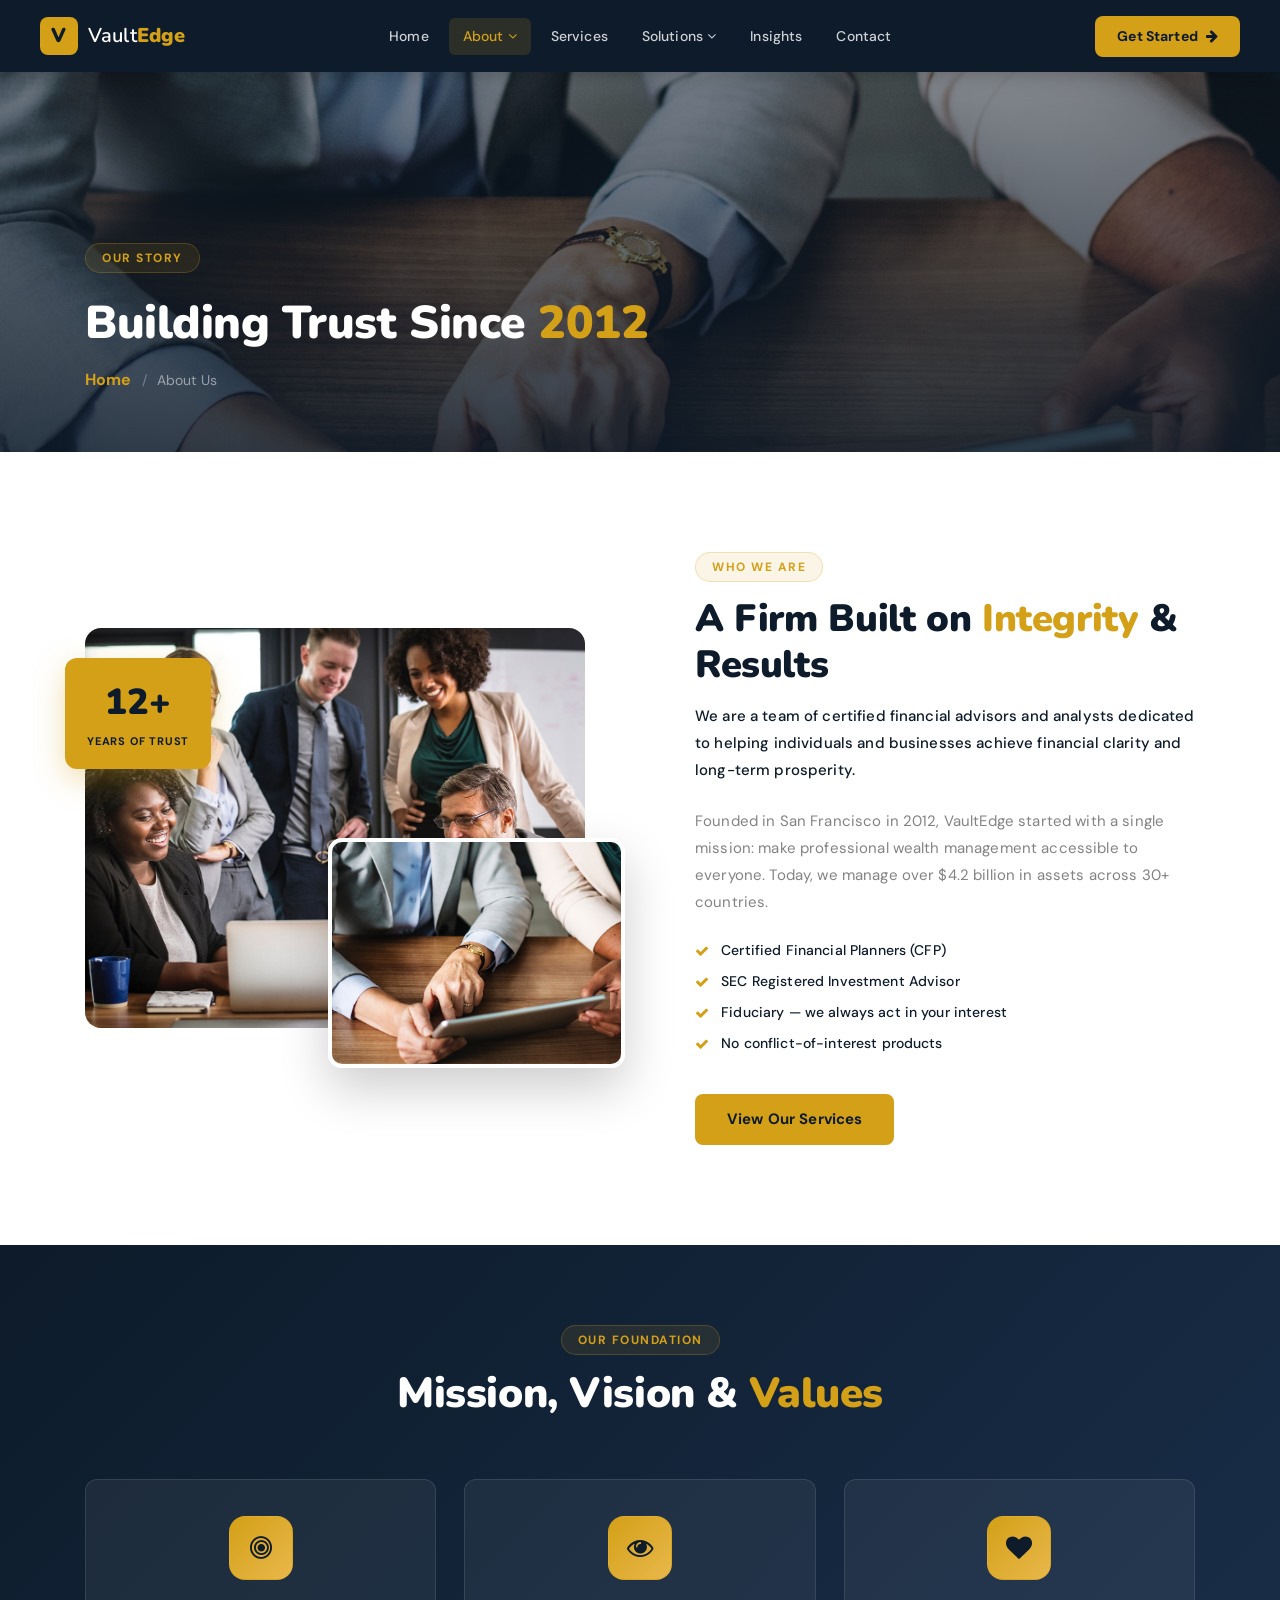
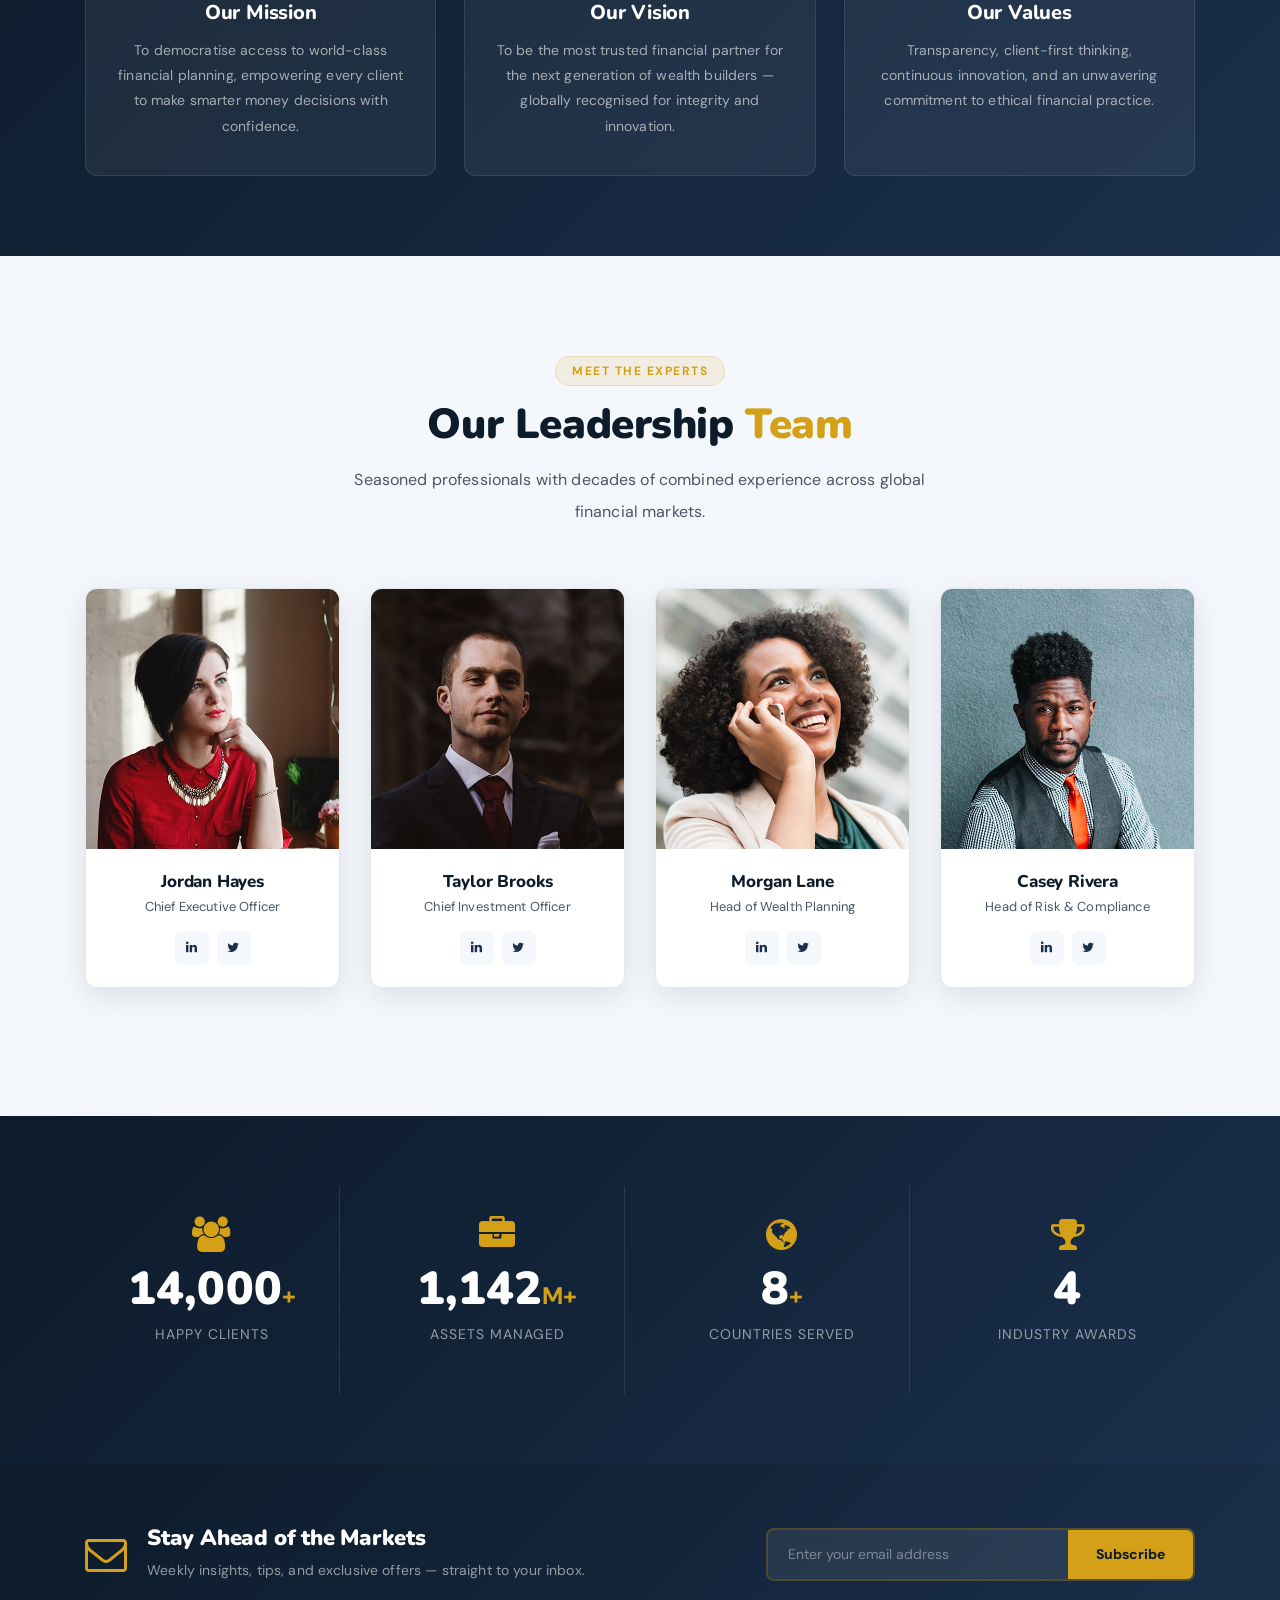
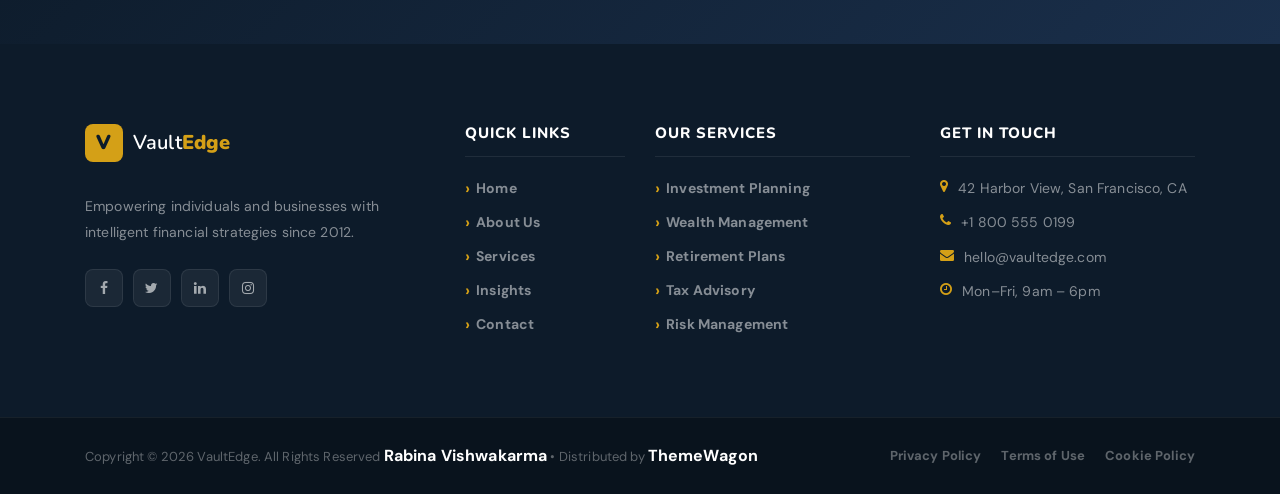
==== about.html @ 271775f9 "Add files via upload" ====
<!DOCTYPE html>
<html lang="en">
<head>
    <meta charset="UTF-8">
    <meta name="description" content="Learn about VaultEdge — our story, team, mission, and values.">
    <meta http-equiv="X-UA-Compatible" content="IE=edge">
    <meta name="viewport" content="width=device-width, initial-scale=1, shrink-to-fit=no">
    <title>About Us — VaultEdge</title>
    <link rel="icon" href="img/core-img/favicon.ico">
    <link rel="stylesheet" href="style.css">
    <link rel="stylesheet" href="css/custom-override.css">
</head>
<body>
    <div class="preloader d-flex align-items-center justify-content-center">
        <div class="lds-ellipsis"><div></div><div></div><div></div><div></div></div>
    </div>
    <header class="ve-header" id="ve-sticky">
        <div class="container-fluid ve-nav-wrap">
            <div class="ve-logo"><a href="index.html"><span class="ve-logo-icon">V</span><span class="ve-logo-text">Vault<strong>Edge</strong></span></a></div>
            <nav class="ve-nav">
                <ul>
                    <li><a href="index.html">Home</a></li>
                    <li class="has-drop"><a href="about.html"  class='active'>About <i class="fa fa-angle-down"></i></a>
                        <ul class="ve-dropdown">
                            <li><a href="about.html">About Us</a></li>
                            <li><a href="services.html">Our Services</a></li>
                            <li><a href="elements.html">UI Elements</a></li>
                        </ul>
                    </li>
                    <li><a href="services.html">Services</a></li>
                    <li class="has-drop"><a href="#">Solutions <i class="fa fa-angle-down"></i></a>
                        <ul class="ve-dropdown">
                            <li><a href="#">Wealth Management</a></li>
                            <li><a href="#">Retirement Plans</a></li>
                            <li><a href="#">Tax Advisory</a></li>
                            <li><a href="#">Risk Analysis</a></li>
                        </ul>
                    </li>
                    <li><a href="post.html">Insights</a></li>
                    <li><a href="contact.html">Contact</a></li>
                </ul>
            </nav>
            <div class="ve-nav-cta"><a href="contact.html" class="ve-cta-btn">Get Started <i class="fa fa-arrow-right"></i></a></div>
            <button class="ve-toggler" id="ve-toggle"><span></span><span></span><span></span></button>
        </div>
        <div class="ve-mobile-menu" id="ve-mobile-menu">
            <ul>
                <li><a href="index.html">Home</a></li>
                <li><a href="about.html">About</a></li>
                <li><a href="services.html">Services</a></li>
                <li><a href="#">Solutions</a></li>
                <li><a href="post.html">Insights</a></li>
                <li><a href="contact.html">Contact</a></li>
            </ul>
        </div>
    </header>
    <section class="ve-page-hero" style="background-image:url(img/bg-img/13.jpg);">
        <div class="ve-page-hero-overlay"></div>
        <div class="container ve-page-hero-content">
            <span class="ve-section-tag">Our Story</span>
            <h1>Building Trust Since <span>2012</span></h1>
            <nav aria-label="breadcrumb">
                <ol class="ve-breadcrumb">
                    <li><a href="index.html">Home</a></li>
                    <li class="active">About Us</li>
                </ol>
            </nav>
        </div>
    </section>

    <!-- ABOUT SPLIT -->
    <section class="ve-section">
        <div class="container">
            <div class="row align-items-center">
                <div class="col-12 col-lg-6 wow fadeInLeft" data-wow-delay="100ms">
                    <div class="ve-about-img-stack">
                        <div class="ve-about-img-1 bg-img" style="background-image:url(img/bg-img/14.jpg);"></div>
                        <div class="ve-about-img-2 bg-img" style="background-image:url(img/bg-img/5.jpg);"></div>
                        <div class="ve-about-ribbon"><strong>12+</strong><span>Years of Trust</span></div>
                    </div>
                </div>
                <div class="col-12 col-lg-6 wow fadeInRight" data-wow-delay="200ms">
                    <div class="ve-about-text">
                        <span class="ve-section-tag">Who We Are</span>
                        <h2>A Firm Built on <span>Integrity</span> &amp; Results</h2>
                        <p class="ve-lead">We are a team of certified financial advisors and analysts dedicated to helping individuals and businesses achieve financial clarity and long-term prosperity.</p>
                        <p>Founded in San Francisco in 2012, VaultEdge started with a single mission: make professional wealth management accessible to everyone. Today, we manage over $4.2 billion in assets across 30+ countries.</p>
                        <div class="ve-about-features">
                            <div class="ve-af-item"><i class="fa fa-check"></i><span>Certified Financial Planners (CFP)</span></div>
                            <div class="ve-af-item"><i class="fa fa-check"></i><span>SEC Registered Investment Advisor</span></div>
                            <div class="ve-af-item"><i class="fa fa-check"></i><span>Fiduciary — we always act in your interest</span></div>
                            <div class="ve-af-item"><i class="fa fa-check"></i><span>No conflict-of-interest products</span></div>
                        </div>
                        <a href="services.html" class="ve-btn-primary mt-30">View Our Services</a>
                    </div>
                </div>
            </div>
        </div>
    </section>

    <!-- MISSION / VISION / VALUES -->
    <section class="ve-mvv-section">
        <div class="container">
            <div class="ve-section-header text-center">
                <span class="ve-section-tag">Our Foundation</span>
                <h2>Mission, Vision &amp; <span>Values</span></h2>
            </div>
            <div class="ve-mvv-grid">
                <div class="ve-mvv-card wow fadeInUp" data-wow-delay="100ms">
                    <div class="ve-mvv-icon"><i class="fa fa-bullseye"></i></div>
                    <h4>Our Mission</h4>
                    <p>To democratise access to world-class financial planning, empowering every client to make smarter money decisions with confidence.</p>
                </div>
                <div class="ve-mvv-card wow fadeInUp" data-wow-delay="250ms">
                    <div class="ve-mvv-icon"><i class="fa fa-eye"></i></div>
                    <h4>Our Vision</h4>
                    <p>To be the most trusted financial partner for the next generation of wealth builders — globally recognised for integrity and innovation.</p>
                </div>
                <div class="ve-mvv-card wow fadeInUp" data-wow-delay="400ms">
                    <div class="ve-mvv-icon"><i class="fa fa-heart"></i></div>
                    <h4>Our Values</h4>
                    <p>Transparency, client-first thinking, continuous innovation, and an unwavering commitment to ethical financial practice.</p>
                </div>
            </div>
        </div>
    </section>

    <!-- TEAM -->
    <section class="ve-section ve-team-section">
        <div class="container">
            <div class="ve-section-header text-center">
                <span class="ve-section-tag">Meet the Experts</span>
                <h2>Our Leadership <span>Team</span></h2>
                <p>Seasoned professionals with decades of combined experience across global financial markets.</p>
            </div>
            <div class="row">
                <div class="col-12 col-sm-6 col-lg-3 wow fadeInUp" data-wow-delay="100ms">
                    <div class="ve-team-card">
                        <div class="ve-team-img bg-img" style="background-image:url(img/bg-img/15.jpg);"></div>
                        <div class="ve-team-info">
                            <h5>Jordan Hayes</h5><span>Chief Executive Officer</span>
                            <div class="ve-team-social"><a href="#"><i class="fa fa-linkedin"></i></a><a href="#"><i class="fa fa-twitter"></i></a></div>
                        </div>
                    </div>
                </div>
                <div class="col-12 col-sm-6 col-lg-3 wow fadeInUp" data-wow-delay="200ms">
                    <div class="ve-team-card">
                        <div class="ve-team-img bg-img" style="background-image:url(img/bg-img/16.jpg);"></div>
                        <div class="ve-team-info">
                            <h5>Taylor Brooks</h5><span>Chief Investment Officer</span>
                            <div class="ve-team-social"><a href="#"><i class="fa fa-linkedin"></i></a><a href="#"><i class="fa fa-twitter"></i></a></div>
                        </div>
                    </div>
                </div>
                <div class="col-12 col-sm-6 col-lg-3 wow fadeInUp" data-wow-delay="300ms">
                    <div class="ve-team-card">
                        <div class="ve-team-img bg-img" style="background-image:url(img/bg-img/17.jpg);"></div>
                        <div class="ve-team-info">
                            <h5>Morgan Lane</h5><span>Head of Wealth Planning</span>
                            <div class="ve-team-social"><a href="#"><i class="fa fa-linkedin"></i></a><a href="#"><i class="fa fa-twitter"></i></a></div>
                        </div>
                    </div>
                </div>
                <div class="col-12 col-sm-6 col-lg-3 wow fadeInUp" data-wow-delay="400ms">
                    <div class="ve-team-card">
                        <div class="ve-team-img bg-img" style="background-image:url(img/bg-img/18.jpg);"></div>
                        <div class="ve-team-info">
                            <h5>Casey Rivera</h5><span>Head of Risk &amp; Compliance</span>
                            <div class="ve-team-social"><a href="#"><i class="fa fa-linkedin"></i></a><a href="#"><i class="fa fa-twitter"></i></a></div>
                        </div>
                    </div>
                </div>
            </div>
        </div>
    </section>
    <section class="ve-counter-section">
        <div class="container">
            <div class="ve-counter-grid">
                <div class="ve-counter-item wow fadeInUp" data-wow-delay="100ms">
                    <i class="fa fa-users"></i>
                    <strong class="counter" data-count="50000">0</strong><span>+</span>
                    <p>Happy Clients</p>
                </div>
                <div class="ve-counter-item wow fadeInUp" data-wow-delay="200ms">
                    <i class="fa fa-briefcase"></i>
                    <strong class="counter" data-count="4200">0</strong><span>M+</span>
                    <p>Assets Managed</p>
                </div>
                <div class="ve-counter-item wow fadeInUp" data-wow-delay="300ms">
                    <i class="fa fa-globe"></i>
                    <strong class="counter" data-count="30">0</strong><span>+</span>
                    <p>Countries Served</p>
                </div>
                <div class="ve-counter-item wow fadeInUp" data-wow-delay="400ms">
                    <i class="fa fa-trophy"></i>
                    <strong class="counter" data-count="18">0</strong><span></span>
                    <p>Industry Awards</p>
                </div>
            </div>
        </div>
    </section>
    <section class="ve-newsletter-section">
        <div class="container">
            <div class="ve-newsletter-wrap">
                <div class="ve-nl-left">
                    <i class="fa fa-envelope-o"></i>
                    <div>
                        <h3>Stay Ahead of the Markets</h3>
                        <p>Weekly insights, tips, and exclusive offers — straight to your inbox.</p>
                    </div>
                </div>
                <div class="ve-nl-right">
                    <form class="ve-nl-form" action="#" method="post">
                        <input type="email" placeholder="Enter your email address" required>
                        <button type="submit">Subscribe</button>
                    </form>
                </div>
            </div>
        </div>
    </section>
    <footer class="ve-footer">
        <div class="container">
            <div class="row">
                <div class="col-12 col-sm-6 col-lg-4 mb-50">
                    <div class="ve-footer-brand">
                        <a href="index.html" class="ve-footer-logo"><span class="ve-logo-icon">V</span><span class="ve-logo-text">Vault<strong>Edge</strong></span></a>
                        <p>Empowering individuals and businesses with intelligent financial strategies since 2012.</p>
                        <div class="ve-social">
                            <a href="#"><i class="fa fa-facebook"></i></a>
                            <a href="#"><i class="fa fa-twitter"></i></a>
                            <a href="#"><i class="fa fa-linkedin"></i></a>
                            <a href="#"><i class="fa fa-instagram"></i></a>
                        </div>
                    </div>
                </div>
                <div class="col-12 col-sm-6 col-lg-2 mb-50">
                    <h5 class="ve-footer-title">Quick Links</h5>
                    <ul class="ve-footer-links">
                        <li><a href="index.html">Home</a></li>
                        <li><a href="about.html">About Us</a></li>
                        <li><a href="services.html">Services</a></li>
                        <li><a href="post.html">Insights</a></li>
                        <li><a href="contact.html">Contact</a></li>
                    </ul>
                </div>
                <div class="col-12 col-sm-6 col-lg-3 mb-50">
                    <h5 class="ve-footer-title">Our Services</h5>
                    <ul class="ve-footer-links">
                        <li><a href="#">Investment Planning</a></li>
                        <li><a href="#">Wealth Management</a></li>
                        <li><a href="#">Retirement Plans</a></li>
                        <li><a href="#">Tax Advisory</a></li>
                        <li><a href="#">Risk Management</a></li>
                    </ul>
                </div>
                <div class="col-12 col-sm-6 col-lg-3 mb-50">
                    <h5 class="ve-footer-title">Get In Touch</h5>
                    <ul class="ve-footer-contact">
                        <li><i class="fa fa-map-marker"></i> 42 Harbor View, San Francisco, CA</li>
                        <li><i class="fa fa-phone"></i> +1 800 555 0199</li>
                        <li><i class="fa fa-envelope"></i> hello@vaultedge.com</li>
                        <li><i class="fa fa-clock-o"></i> Mon–Fri, 9am – 6pm</li>
                    </ul>
                </div>
            </div>
        </div>
        <div class="ve-footer-bottom">
            <div class="container">
                <div class="ve-footer-bottom-inner">
                    <p>Copyright &copy; <script>document.write(new Date().getFullYear());</script> VaultEdge. All Rights Reserved <a href="https://github.com/Rabina-Vishwakarma/" class="text-white" target="_blank">Rabina Vishwakarma</a> • Distributed by <a href="https://themewagon.com" class="text-white" target="_blank">ThemeWagon</a></p>
                    <ul>
                        <li><a href="#">Privacy Policy</a></li>
                        <li><a href="#">Terms of Use</a></li>
                        <li><a href="#">Cookie Policy</a></li>
                    </ul>
                </div>
            </div>
        </div>
    </footer>
    <script src="js/jquery/jquery-2.2.4.min.js"></script>
    <script src="js/bootstrap/popper.min.js"></script>
    <script src="js/bootstrap/bootstrap.min.js"></script>
    <script src="js/plugins/plugins.js"></script>
    <script src="js/active.js"></script>
    <script src="js/vaultedge.js"></script>
</body>
</html>
---- style.css ----
/* [Core Stylesheet - 1.0] */
/* :: 1.0 Import Fonts */
@import url("https://fonts.googleapis.com/css2?family=Raleway:wght@300;400;500;600;700&family=Source+Sans+3:wght@300;400;600;700&display=swap");
/* :: 2.0 Import All CSS */
@import url(css/bootstrap.min.css);
@import url(css/classy-nav.css);
@import url(css/owl.carousel.min.css);
@import url(css/animate.css);
@import url(css/font-awesome.min.css);
@import url(css/credit-icon.css);
/* :: 3.0 Base CSS */
* {
  margin: 0;
  padding: 0; }

body {
  font-family: "Source Sans 3", sans-serif;
  font-size: 14px; }

h1,
h2,
h3,
h4,
h5,
h6 {
  font-family: "Raleway", sans-serif;
  color: #000000;
  line-height: 1.3;
  font-weight: 700; }

p {
  color: #838383;
  font-size: 15px;
  line-height: 2;
  font-weight: 400; }

a,
a:hover,
a:focus {
  -webkit-transition-duration: 500ms;
  transition-duration: 500ms;
  text-decoration: none;
  outline: 0 solid transparent;
  color: #000000;
  font-weight: 700;
  font-size: 16px; }

ul,
ol {
  margin: 0; }
  ul li,
  ol li {
    list-style: none; }

img {
  height: auto;
  max-width: 100%; }

/* :: 3.1.0 Spacing */
.mt-15 {
  margin-top: 15px !important; }

.mt-30 {
  margin-top: 30px !important; }

.mt-50 {
  margin-top: 50px !important; }

.mt-70 {
  margin-top: 70px !important; }

.mt-100 {
  margin-top: 100px !important; }

.mb-15 {
  margin-bottom: 15px !important; }

.mb-30 {
  margin-bottom: 30px !important; }

.mb-50 {
  margin-bottom: 50px !important; }

.mb-70 {
  margin-bottom: 70px !important; }

.mb-100 {
  margin-bottom: 100px !important; }

.ml-15 {
  margin-left: 15px !important; }

.ml-30 {
  margin-left: 30px !important; }

.ml-50 {
  margin-left: 50px !important; }

.mr-15 {
  margin-right: 15px !important; }

.mr-30 {
  margin-right: 30px !important; }

.mr-50 {
  margin-right: 50px !important; }

/* :: 3.2.0 Height */
.height-400 {
  height: 400px !important; }

.height-500 {
  height: 500px !important; }

.height-600 {
  height: 600px !important; }

.height-700 {
  height: 700px !important; }

.height-800 {
  height: 800px !important; }

/* :: 3.3.0 Section Padding */
.section-padding-100 {
  padding-top: 100px;
  padding-bottom: 100px; }

.section-padding-100-0 {
  padding-top: 100px;
  padding-bottom: 0; }

.section-padding-0-100 {
  padding-top: 0;
  padding-bottom: 100px; }

.section-padding-100-70 {
  padding-top: 100px;
  padding-bottom: 70px; }

/* :: 3.4.0 Preloader */
.preloader {
  background-color: #1b3a6b;
  width: 100%;
  height: 100%;
  position: fixed;
  top: 0;
  left: 0;
  right: 0;
  z-index: 99999; }
  .preloader .lds-ellipsis {
    display: inline-block;
    position: relative;
    width: 64px;
    height: 64px; }
    .preloader .lds-ellipsis div {
      position: absolute;
      top: 27px;
      width: 11px;
      height: 11px;
      border-radius: 50%;
      background: #0e9c7f;
      animation-timing-function: cubic-bezier(0, 1, 1, 0); }
      .preloader .lds-ellipsis div:nth-child(1) {
        left: 6px;
        -webkit-animation: lds-ellipsis1 0.6s infinite;
        animation: lds-ellipsis1 0.6s infinite; }
      .preloader .lds-ellipsis div:nth-child(2) {
        left: 6px;
        -webkit-animation: lds-ellipsis2 0.6s infinite;
        animation: lds-ellipsis2 0.6s infinite; }
      .preloader .lds-ellipsis div:nth-child(3) {
        left: 26px;
        -webkit-animation: lds-ellipsis2 0.6s infinite;
        animation: lds-ellipsis2 0.6s infinite; }
      .preloader .lds-ellipsis div:nth-child(4) {
        left: 45px;
        -webkit-animation: lds-ellipsis3 0.6s infinite;
        animation: lds-ellipsis3 0.6s infinite; }

@-webkit-keyframes lds-ellipsis1 {
  0% {
    -webkit-transform: scale(0);
    transform: scale(0); }
  100% {
    -webkit-transform: scale(1);
    transform: scale(1); } }
@keyframes lds-ellipsis1 {
  0% {
    -webkit-transform: scale(0);
    transform: scale(0); }
  100% {
    -webkit-transform: scale(1);
    transform: scale(1); } }
@-webkit-keyframes lds-ellipsis3 {
  0% {
    -webkit-transform: scale(1);
    transform: scale(1); }
  100% {
    -webkit-transform: scale(0);
    transform: scale(0); } }
@keyframes lds-ellipsis3 {
  0% {
    -webkit-transform: scale(1);
    transform: scale(1); }
  100% {
    -webkit-transform: scale(0);
    transform: scale(0); } }
@-webkit-keyframes lds-ellipsis2 {
  0% {
    -webkit-transform: translate(0, 0);
    transform: translate(0, 0); }
  100% {
    -webkit-transform: translate(19px, 0);
    transform: translate(19px, 0); } }
@keyframes lds-ellipsis2 {
  0% {
    -webkit-transform: translate(0, 0);
    transform: translate(0, 0); }
  100% {
    -webkit-transform: translate(19px, 0);
    transform: translate(19px, 0); } }
/* :: 3.5.0 Miscellaneous */
.jarallax {
  position: relative;
  z-index: 0; }

.jarallax > .jarallax-img {
  position: absolute;
  object-fit: cover;
  font-family: 'object-fit: cover;';
  top: 0;
  left: 0;
  width: 100%;
  height: 100%;
  z-index: -1; }

.section-heading {
  position: relative;
  z-index: 1;
  margin-bottom: 30px; }
  .section-heading .line {
    width: 25px;
    height: 5px;
    border-radius: 3px;
    background-color: #0e9c7f;
    margin-bottom: 20px; }
  .section-heading p {
    font-size: 12px;
    margin-bottom: 0;
    letter-spacing: 2px;
    color: #a5a5a5;
    text-transform: uppercase; }
  .section-heading h2 {
    font-size: 36px;
    color: #212121;
    font-weight: 700;
    margin-bottom: 0; }
    @media only screen and (min-width: 992px) and (max-width: 1199px) {
      .section-heading h2 {
        font-size: 28px; } }
    @media only screen and (min-width: 768px) and (max-width: 991px) {
      .section-heading h2 {
        font-size: 24px; } }
    @media only screen and (max-width: 767px) {
      .section-heading h2 {
        font-size: 24px; } }
  .section-heading.white .line {
    background-color: #ffffff; }
  .section-heading.white p,
  .section-heading.white h2 {
    color: #ffffff; }
  .section-heading.text-center .line {
    margin-left: auto;
    margin-right: auto; }

.box-shadow {
  position: relative;
  z-index: 1; }
  .box-shadow:hover {
    box-shadow: 0 0 24px rgba(0, 0, 0, 0.2); }

.tooltip-inner {
  background-color: #0e9c7f;
  box-shadow: 0 0 24px rgba(0, 0, 0, 0.2); }

.tooltip .arrow::before {
  border-bottom-color: #0e9c7f; }

.bg-img {
  background-position: center center;
  background-size: cover;
  background-repeat: no-repeat; }

.bg-white {
  background-color: #ffffff !important; }

.bg-dark {
  background-color: #000000 !important; }

.bg-transparent {
  background-color: transparent !important; }

.bg-gray {
  background-color: #f5f7fa; }

.font-bold {
  font-weight: 700; }

.font-light {
  font-weight: 300; }

.bg-overlay {
  position: relative;
  z-index: 2;
  background-position: center center;
  background-size: cover; }
  .bg-overlay::after {
    background-color: rgba(0, 0, 0, 0.61);
    position: absolute;
    z-index: -1;
    top: 0;
    left: 0;
    width: 100%;
    height: 100%;
    content: ""; }

.bg-fixed {
  background-attachment: fixed !important; }

/* :: 3.6.0 ScrollUp */
#scrollUp {
  background-color: #1b3a6b;
  border-radius: 5px 0 0 5px;
  bottom: 70px;
  color: #ffffff;
  font-size: 10px;
  padding: 12px 0;
  height: 60px;
  line-height: 1.5;
  right: 0;
  text-align: center;
  width: 35px;
  -webkit-transition-duration: 500ms;
  transition-duration: 500ms;
  font-weight: 700;
  box-shadow: 0 1px 5px 2px rgba(0, 0, 0, 0.15);
  text-transform: uppercase; }
  #scrollUp i {
    font-size: 18px;
    display: block; }
  #scrollUp:hover {
    background-color: #0e9c7f;
    color: #ffffff; }

/* :: 3.7.0 Credit Button */
.credit-btn {
  -webkit-transition-duration: 500ms;
  transition-duration: 500ms;
  background-color: #0e9c7f;
  position: relative;
  z-index: 1;
  display: inline-block;
  min-width: 175px;
  height: 48px;
  color: #ffffff;
  border-radius: 5px;
  padding: 0 30px;
  font-size: 14px;
  line-height: 48px;
  font-weight: 700;
  text-transform: uppercase; }
  .credit-btn:hover, .credit-btn:focus {
    font-size: 14px;
    font-weight: 700;
    background-color: #1b3a6b;
    color: #ffffff; }
  .credit-btn.btn-2 {
    background-color: #1b3a6b;
    color: #ffffff; }
    .credit-btn.btn-2:hover, .credit-btn.btn-2:focus {
      background-color: #0e9c7f;
      color: #ffffff; }
  .credit-btn.btn-3 {
    background-color: transparent;
    color: #1b3a6b;
    border: 2px solid #1b3a6b;
    line-height: 44px; }
    .credit-btn.btn-3:hover, .credit-btn.btn-3:focus {
      border: 2px solid #1b3a6b;
      background-color: #1b3a6b;
      color: #ffffff; }

/* :: 4.0 Header Area CSS */
.header-area {
  position: relative;
  z-index: 1000;
  width: 100%; }
  .header-area .top-header-area {
    position: relative;
    z-index: 1;
    width: 100%;
    height: 80px;
    background-color: #eef1f7; }
    .header-area .top-header-area .top-contact-info {
      position: relative;
      z-index: 1; }
      .header-area .top-header-area .top-contact-info a {
        display: inline-block;
        color: #838383;
        font-size: 14px;
        margin-bottom: 0;
        display: -webkit-box;
        display: -ms-flexbox;
        display: flex;
        -webkit-box-align: center;
        -ms-flex-align: center;
        -ms-grid-row-align: center;
        align-items: center;
        font-weight: 600; }
        .header-area .top-header-area .top-contact-info a img {
          margin-right: 10px; }
        @media only screen and (max-width: 767px) {
          .header-area .top-header-area .top-contact-info a span {
            display: none; } }
        .header-area .top-header-area .top-contact-info a:first-child {
          margin-right: 30px; }
        .header-area .top-header-area .top-contact-info a:hover, .header-area .top-header-area .top-contact-info a:focus {
          color: #1b3a6b; }
        @media only screen and (min-width: 768px) and (max-width: 991px) {
          .header-area .top-header-area .top-contact-info a {
            font-size: 13px; } }
  .header-area .credit-main-menu {
    position: relative;
    width: 100%;
    z-index: 1;
    background-color: #0e9c7f; }
    .header-area .credit-main-menu::after {
      width: 50%;
      height: 100%;
      background-color: #1b3a6b;
      position: absolute;
      top: 0;
      left: 0;
      content: '';
      z-index: 1; }
    .header-area .credit-main-menu .classy-nav-container {
      background-color: transparent; }
    .header-area .credit-main-menu .classy-navbar {
      height: 85px;
      padding: 0;
      background-color: #1b3a6b; }
      @media only screen and (max-width: 767px) {
        .header-area .credit-main-menu .classy-navbar {
          height: 70px; } }
      .header-area .credit-main-menu .classy-navbar .classynav ul li a {
        font-weight: 600;
        text-transform: capitalize;
        font-size: 15px;
        padding: 0 15px;
        color: #ffffff; }
        .header-area .credit-main-menu .classy-navbar .classynav ul li a:hover, .header-area .credit-main-menu .classy-navbar .classynav ul li a:focus {
          color: #0e9c7f; }
        @media only screen and (min-width: 992px) and (max-width: 1199px) {
          .header-area .credit-main-menu .classy-navbar .classynav ul li a {
            font-size: 14px; } }
        @media only screen and (min-width: 768px) and (max-width: 991px) {
          .header-area .credit-main-menu .classy-navbar .classynav ul li a {
            color: #1b3a6b; } }
        @media only screen and (max-width: 767px) {
          .header-area .credit-main-menu .classy-navbar .classynav ul li a {
            color: #1b3a6b; } }
      .header-area .credit-main-menu .classy-navbar .classynav > ul > li:first-child a {
        padding-left: 0; }
        @media only screen and (min-width: 768px) and (max-width: 991px) {
          .header-area .credit-main-menu .classy-navbar .classynav > ul > li:first-child a {
            padding-left: 15px; } }
        @media only screen and (max-width: 767px) {
          .header-area .credit-main-menu .classy-navbar .classynav > ul > li:first-child a {
            padding-left: 15px; } }
      .header-area .credit-main-menu .classy-navbar .classynav ul li.megamenu-item > a::after,
      .header-area .credit-main-menu .classy-navbar .classynav ul li.has-down > a::after {
        color: #ffffff; }
        @media only screen and (min-width: 768px) and (max-width: 991px) {
          .header-area .credit-main-menu .classy-navbar .classynav ul li.megamenu-item > a::after,
          .header-area .credit-main-menu .classy-navbar .classynav ul li.has-down > a::after {
            color: #1b3a6b; } }
        @media only screen and (max-width: 767px) {
          .header-area .credit-main-menu .classy-navbar .classynav ul li.megamenu-item > a::after,
          .header-area .credit-main-menu .classy-navbar .classynav ul li.has-down > a::after {
            color: #1b3a6b; } }
      .header-area .credit-main-menu .classy-navbar .classynav ul li ul li a {
        color: #1b3a6b;
        font-size: 14px; }
      .header-area .credit-main-menu .classy-navbar .contact {
        position: relative;
        z-index: 1;
        padding-left: 50px;
        height: 100%;
        overflow-y: hidden;
        overflow-x: hidden; }
        .header-area .credit-main-menu .classy-navbar .contact::before {
          width: 100%;
          height: 200%;
          content: '';
          position: absolute;
          top: 42%;
          left: 0;
          z-index: -1;
          background-color: #0e9c7f;
          -webkit-transform: rotate(30deg);
          transform: rotate(30deg); }
        .header-area .credit-main-menu .classy-navbar .contact::after {
          width: 1000%;
          height: 100%;
          content: '';
          position: absolute;
          top: 0;
          left: 62px;
          z-index: -1;
          background-color: #0e9c7f; }
        .header-area .credit-main-menu .classy-navbar .contact a {
          display: inline-block;
          font-size: 24px;
          color: #1b3a6b;
          font-weight: 700;
          line-height: 85px; }
          .header-area .credit-main-menu .classy-navbar .contact a:hover {
            color: #ffffff; }
          @media only screen and (min-width: 992px) and (max-width: 1199px) {
            .header-area .credit-main-menu .classy-navbar .contact a {
              font-size: 20px; } }
          @media only screen and (min-width: 768px) and (max-width: 991px) {
            .header-area .credit-main-menu .classy-navbar .contact a {
              font-size: 18px; } }
          @media only screen and (max-width: 767px) {
            .header-area .credit-main-menu .classy-navbar .contact a {
              font-size: 14px;
              line-height: 70px; } }
  .header-area .is-sticky .credit-main-menu {
    box-shadow: 0 7px 40px 0 rgba(0, 0, 0, 0.3); }

/* :: 5.0 Hero Area CSS */
.hero-area {
  position: relative;
  z-index: 1; }
  .hero-area .owl-dots {
    display: -webkit-box;
    display: -ms-flexbox;
    display: flex;
    -webkit-box-pack: center;
    -ms-flex-pack: center;
    justify-content: center;
    position: absolute;
    width: 100%;
    z-index: 100;
    bottom: 30px;
    left: 0;
    right: 0; }
    .hero-area .owl-dots .owl-dot {
      width: 8px;
      height: 8px;
      background-color: #d2d2d2;
      border-radius: 50%;
      margin: 0 6px; }
      .hero-area .owl-dots .owl-dot.active {
        background-color: #0e9c7f; }
  .hero-area .owl-prev,
  .hero-area .owl-next {
    position: absolute;
    width: 46px;
    height: 46px;
    border-radius: 50%;
    top: 50%;
    margin-top: -23px;
    font-size: 18px;
    color: #ffffff;
    background-color: #1b3a6b;
    left: 20px;
    text-align: center;
    -webkit-transition-duration: 500ms;
    transition-duration: 500ms;
    line-height: 46px;
    opacity: 0;
    visibility: hidden; }
    @media only screen and (max-width: 767px) {
      .hero-area .owl-prev,
      .hero-area .owl-next {
        left: 10px; } }
    .hero-area .owl-prev:hover,
    .hero-area .owl-next:hover {
      background-color: #0e9c7f;
      color: #ffffff; }
  .hero-area .owl-next {
    left: auto;
    right: 20px; }
    @media only screen and (max-width: 767px) {
      .hero-area .owl-next {
        right: 10px; } }
  .hero-area:hover .owl-next,
  .hero-area:hover .owl-prev {
    opacity: 1;
    visibility: visible; }

.single-slide {
  position: relative;
  z-index: 99;
  width: 100%;
  height: 760px;
  background-color: #ffffff;
  overflow: hidden; }
  @media only screen and (min-width: 992px) and (max-width: 1199px) {
    .single-slide {
      height: 600px; } }
  @media only screen and (min-width: 768px) and (max-width: 991px) {
    .single-slide {
      height: 600px; } }
  @media only screen and (max-width: 767px) {
    .single-slide {
      height: 600px; } }
  .single-slide .slide-bg-img {
    position: absolute;
    width: 100%;
    height: 100%;
    z-index: -12;
    top: 0;
    left: 0;
    right: 0;
    bottom: 0;
    -webkit-animation: slide-bg linear 10000ms infinite;
    animation: slide-bg linear 10000ms infinite; }
  .single-slide .slide-du-indicator {
    position: absolute;
    z-index: 10;
    width: 0;
    height: 2px;
    background-color: #0e9c7f;
    left: 0;
    bottom: 0;
    -webkit-animation: slide-du-indicator linear 10000ms infinite;
    animation: slide-du-indicator linear 10000ms infinite; }
  .single-slide .welcome-text {
    position: relative;
    z-index: 1; }
    .single-slide .welcome-text h6 {
      font-size: 18px;
      font-weight: 400;
      color: #ffffff;
      margin-bottom: 15px; }
    .single-slide .welcome-text h2 {
      font-size: 70px;
      color: #ffffff;
      font-weight: 600;
      margin-bottom: 10px;
      text-transform: uppercase; }
      .single-slide .welcome-text h2 span {
        color: #0e9c7f; }
      @media only screen and (min-width: 992px) and (max-width: 1199px) {
        .single-slide .welcome-text h2 {
          font-size: 48px; } }
      @media only screen and (min-width: 768px) and (max-width: 991px) {
        .single-slide .welcome-text h2 {
          font-size: 42px; } }
      @media only screen and (max-width: 767px) {
        .single-slide .welcome-text h2 {
          font-size: 24px; } }
    .single-slide .welcome-text p {
      font-size: 16px;
      color: #ffffff; }

@-webkit-keyframes slide-du-indicator {
  0% {
    width: 0; }
  100% {
    width: 100%; } }
@keyframes slide-du-indicator {
  0% {
    width: 0; }
  100% {
    width: 100%; } }
@-webkit-keyframes slide-bg {
  0% {
    -webkit-transform: scale(1.3);
    transform: scale(1.3); }
  100% {
    -webkit-transform: scale(1);
    transform: scale(1); } }
@keyframes slide-bg {
  0% {
    -webkit-transform: scale(1.3);
    transform: scale(1.3); }
  100% {
    -webkit-transform: scale(1);
    transform: scale(1); } }
/* :: 6.0 Features Area CSS */
.single-features-area {
  position: relative;
  z-index: 1; }
  .single-features-area h6 {
    font-size: 18px;
    color: #6e6e6e;
    margin-bottom: 0;
    font-family: "Source Sans 3", sans-serif;
    font-weight: 600;
    line-height: 1.8; }
  .single-features-area img {
    margin-bottom: 15px; }
  .single-features-area h5 {
    font-size: 18px;
    margin-bottom: 0;
    -webkit-transition-duration: 500ms;
    transition-duration: 500ms; }
    @media only screen and (min-width: 992px) and (max-width: 1199px) {
      .single-features-area h5 {
        font-size: 15px; } }
  .single-features-area:hover h5 {
    color: #0e9c7f; }

/* :: 7.0 Special Feature CSS */
.special-feature-area {
  position: relative;
  z-index: 1; }
  .special-feature-area .special-feature-content {
    -webkit-box-flex: 0;
    -ms-flex: 0 0 50%;
    flex: 0 0 50%;
    max-width: 50%;
    width: 50%;
    background-color: #0e9c7f; }
    @media only screen and (max-width: 767px) {
      .special-feature-area .special-feature-content {
        -webkit-box-flex: 0;
        -ms-flex: 0 0 100%;
        flex: 0 0 100%;
        max-width: 100%;
        width: 100%; } }
    .special-feature-area .special-feature-content .feature-text {
      position: relative;
      z-index: 1;
      max-width: 555px;
      margin-left: auto;
      padding-right: 70px; }
      .special-feature-area .special-feature-content .feature-text h6 {
        color: #ffffff;
        line-height: 1.7;
        margin-bottom: 50px;
        font-weight: 600; }
        @media only screen and (min-width: 768px) and (max-width: 991px) {
          .special-feature-area .special-feature-content .feature-text h6 {
            font-size: 14px; } }
        @media only screen and (max-width: 767px) {
          .special-feature-area .special-feature-content .feature-text h6 {
            font-size: 14px; } }
      @media only screen and (min-width: 992px) and (max-width: 1199px) {
        .special-feature-area .special-feature-content .feature-text {
          max-width: 465px;
          padding-right: 40px; } }
      @media only screen and (min-width: 768px) and (max-width: 991px) {
        .special-feature-area .special-feature-content .feature-text {
          max-width: 350px;
          padding-right: 20px; } }
      @media only screen and (max-width: 767px) {
        .special-feature-area .special-feature-content .feature-text {
          max-width: 100%;
          padding-right: 15px;
          padding-left: 15px; } }
  .special-feature-area .special-feature-thumbnail {
    -webkit-box-flex: 0;
    -ms-flex: 0 0 50%;
    flex: 0 0 50%;
    max-width: 50%;
    width: 50%; }
    @media only screen and (max-width: 767px) {
      .special-feature-area .special-feature-thumbnail {
        -webkit-box-flex: 0;
        -ms-flex: 0 0 100%;
        flex: 0 0 100%;
        max-width: 100%;
        width: 100%;
        height: 250px; } }
  .special-feature-area.style-2 .special-feature-content {
    background-color: #1b3a6b; }
    .special-feature-area.style-2 .special-feature-content .feature-text {
      margin-left: 0;
      margin-right: auto;
      padding-right: 0;
      padding-left: 70px; }
      @media only screen and (min-width: 992px) and (max-width: 1199px) {
        .special-feature-area.style-2 .special-feature-content .feature-text {
          padding-left: 40px; } }
      @media only screen and (min-width: 768px) and (max-width: 991px) {
        .special-feature-area.style-2 .special-feature-content .feature-text {
          padding-left: 20px; } }
      @media only screen and (max-width: 767px) {
        .special-feature-area.style-2 .special-feature-content .feature-text {
          padding-left: 15px;
          padding-right: 15px; } }

/* :: 8.0 CTA Area CSS */
.cta-area {
  position: relative;
  z-index: 1; }
  .cta-area .cta-thumbnail {
    -webkit-box-flex: 0;
    -ms-flex: 0 0 50%;
    flex: 0 0 50%;
    max-width: 50%;
    width: 50%; }
    @media only screen and (min-width: 768px) and (max-width: 991px) {
      .cta-area .cta-thumbnail {
        -webkit-box-flex: 0;
        -ms-flex: 0 0 100%;
        flex: 0 0 100%;
        max-width: 100%;
        width: 100%;
        height: 400px; } }
    @media only screen and (max-width: 767px) {
      .cta-area .cta-thumbnail {
        -webkit-box-flex: 0;
        -ms-flex: 0 0 100%;
        flex: 0 0 100%;
        max-width: 100%;
        width: 100%;
        height: 280px; } }
  .cta-area .cta-content {
    position: relative;
    z-index: 1;
    padding: 100px 5%;
    -webkit-box-flex: 0;
    -ms-flex: 0 0 50%;
    flex: 0 0 50%;
    max-width: 50%;
    width: 50%;
    background-color: #0e9c7f; }
    @media only screen and (min-width: 768px) and (max-width: 991px) {
      .cta-area .cta-content {
        -webkit-box-flex: 0;
        -ms-flex: 0 0 100%;
        flex: 0 0 100%;
        max-width: 100%;
        width: 100%; } }
    @media only screen and (max-width: 767px) {
      .cta-area .cta-content {
        -webkit-box-flex: 0;
        -ms-flex: 0 0 100%;
        flex: 0 0 100%;
        max-width: 100%;
        width: 100%; } }
    .cta-area .cta-content h6 {
      color: #ffffff;
      font-weight: 600;
      font-family: "Source Sans 3", sans-serif;
      line-height: 1.8; }
    .cta-area .cta-content .single-skils-area .skills-text span {
      color: #ffffff;
      font-size: 18px;
      font-weight: 700; }
    .cta-area .cta-content .single-skils-area p {
      margin-bottom: 0;
      font-family: "Source Sans 3", sans-serif;
      letter-spacing: 2px;
      color: #ffffff;
      text-transform: uppercase; }

.cta-2-area {
  position: relative;
  z-index: 1;
  background-color: #1b3a6b;
  padding-top: 50px; }
  .cta-2-area .cta-content .cta-text {
    position: relative;
    z-index: 1;
    margin-bottom: 50px; }
    .cta-2-area .cta-content .cta-text h4 {
      color: #ffffff;
      font-family: "Source Sans 3", sans-serif;
      margin-bottom: 0;
      font-weight: 600; }
      @media only screen and (min-width: 768px) and (max-width: 991px) {
        .cta-2-area .cta-content .cta-text h4 {
          font-size: 18px; } }
    .cta-2-area .cta-content .cta-text p {
      color: #ffffff;
      font-size: 14px;
      margin-bottom: 0; }
    @media only screen and (max-width: 767px) {
      .cta-2-area .cta-content .cta-text {
        -webkit-box-flex: 0;
        -ms-flex: 0 0 100%;
        flex: 0 0 100%;
        max-width: 100%;
        width: 100%; } }
  .cta-2-area .cta-content .cta-btn {
    position: relative;
    z-index: 1;
    margin-bottom: 50px; }
    @media only screen and (max-width: 767px) {
      .cta-2-area .cta-content .cta-btn {
        -webkit-box-flex: 0;
        -ms-flex: 0 0 100%;
        flex: 0 0 100%;
        max-width: 100%;
        width: 100%; } }

.contact--area .section-heading h2,
.news--area .section-heading h2 {
  font-size: 24px; }

.news--area {
  position: relative;
  z-index: 1; }

.single-news-area {
  position: relative;
  z-index: 1;
  margin-bottom: 15px; }
  .single-news-area:last-child {
    margin-bottom: 0; }
  .single-news-area .news-thumbnail {
    -webkit-box-flex: 0;
    -ms-flex: 0 0 37%;
    flex: 0 0 37%;
    max-width: 37%;
    width: 37%; }
  .single-news-area .news-content {
    -webkit-box-flex: 0;
    -ms-flex: 0 0 63%;
    flex: 0 0 63%;
    max-width: 63%;
    width: 63%;
    padding-left: 15px; }
    .single-news-area .news-content span {
      font-size: 10px;
      color: #ffffff;
      background-color: #0e9c7f;
      padding: 3px 15px;
      border-radius: 30px;
      display: inline-block;
      margin-bottom: 5px; }
    .single-news-area .news-content a {
      display: block;
      font-weight: 400;
      font-size: 16px;
      margin-bottom: 0; }
      .single-news-area .news-content a:hover, .single-news-area .news-content a:focus {
        color: #0e9c7f; }
    .single-news-area .news-content .news-meta a {
      position: relative;
      z-index: 1;
      display: inline-block;
      font-size: 12px;
      color: #838383;
      font-weight: 600;
      margin-bottom: 0;
      line-height: 1; }
      .single-news-area .news-content .news-meta a img {
        margin-right: 5px; }
      .single-news-area .news-content .news-meta a:last-child {
        margin-left: 31px; }
        .single-news-area .news-content .news-meta a:last-child::after {
          content: '|';
          position: absolute;
          top: 0;
          left: -20px;
          z-index: 1; }
      .single-news-area .news-content .news-meta a:hover, .single-news-area .news-content .news-meta a:focus {
        color: #0e9c7f; }
      @media only screen and (min-width: 992px) and (max-width: 1199px) {
        .single-news-area .news-content .news-meta a {
          font-size: 10px; } }
      @media only screen and (max-width: 767px) {
        .single-news-area .news-content .news-meta a {
          font-size: 10px; } }

.contact--area {
  position: relative;
  z-index: 1; }
  .contact--area .contact-content {
    padding: 55px 45px;
    background-color: #ffffff;
    border: 1px solid #afbace; }
    @media only screen and (min-width: 992px) and (max-width: 1199px) {
      .contact--area .contact-content {
        padding: 30px; } }
    @media only screen and (max-width: 767px) {
      .contact--area .contact-content {
        padding: 20px; } }
    .contact--area .contact-content .single-contact-content {
      position: relative;
      z-index: 1;
      margin-bottom: 45px; }
      .contact--area .contact-content .single-contact-content:last-child {
        margin-bottom: 0; }
      .contact--area .contact-content .single-contact-content .icon {
        -webkit-box-flex: 0;
        -ms-flex: 0 0 48px;
        flex: 0 0 48px;
        max-width: 48px;
        width: 48px;
        height: 48px;
        line-height: 48px;
        color: #ffffff;
        text-align: center;
        margin-right: 15px;
        background-color: #0e9c7f; }
      .contact--area .contact-content .single-contact-content .text p {
        font-weight: 600;
        color: #212121;
        margin-bottom: 0; }
        @media only screen and (min-width: 992px) and (max-width: 1199px) {
          .contact--area .contact-content .single-contact-content .text p {
            font-size: 12px; } }
        @media only screen and (max-width: 767px) {
          .contact--area .contact-content .single-contact-content .text p {
            font-size: 12px; } }
      .contact--area .contact-content .single-contact-content .text span {
        font-size: 11px;
        text-transform: uppercase;
        letter-spacing: 2px;
        color: #838383; }
  .contact--area.contact-page .contact-content {
    padding: 35px;
    border: none;
    background-color: #1b3a6b; }
    .contact--area.contact-page .contact-content h5 {
      color: #ffffff;
      font-weight: 600;
      font-size: 18px;
      margin-bottom: 35px; }
    .contact--area.contact-page .contact-content .single-contact-content .text p,
    .contact--area.contact-page .contact-content .single-contact-content .text span {
      color: #ffffff; }

/* :: 9.0 Newsletter Area CSS */
.newsletter-area {
  position: relative;
  z-index: 3; }
  .newsletter-area::after {
    content: '';
    position: absolute;
    width: 100%;
    height: 100%;
    top: 0;
    left: 0;
    background-color: rgba(0, 54, 121, 0.7);
    z-index: -1; }
  .newsletter-area .nl-content {
    position: relative;
    z-index: 1; }
    .newsletter-area .nl-content h2 {
      color: #ffffff;
      margin-bottom: 25px;
      display: block;
      font-weight: 400;
      font-size: 30px; }
      @media only screen and (max-width: 767px) {
        .newsletter-area .nl-content h2 {
          font-size: 18px; } }
    .newsletter-area .nl-content form {
      width: 100%;
      position: relative;
      z-index: 1;
      margin-bottom: 30px; }
      .newsletter-area .nl-content form input {
        width: 100%;
        height: 45px;
        background-color: #ffffff;
        border-radius: 30px;
        border: none;
        font-size: 12px;
        font-style: italic;
        padding: 0 20px; }
      .newsletter-area .nl-content form button {
        -webkit-transition-duration: 500ms;
        transition-duration: 500ms;
        position: absolute;
        width: 130px;
        height: 45px;
        background-color: #0e9c7f;
        border: none;
        border-radius: 0 30px 30px 0;
        top: 0;
        right: 0;
        font-weight: 700;
        font-size: 14px;
        color: #ffffff;
        text-align: center;
        cursor: pointer;
        z-index: 20; }
        .newsletter-area .nl-content form button:hover {
          background-color: #1b3a6b; }
        .newsletter-area .nl-content form button:focus {
          outline: none;
          box-shadow: none; }
        @media only screen and (max-width: 767px) {
          .newsletter-area .nl-content form button {
            width: 100px; } }
    .newsletter-area .nl-content p {
      font-size: 12px;
      color: #ffffff;
      margin-bottom: 0; }

/* :: 10.0 Team Member Area CSS */
.single-team-member-area {
  position: relative;
  z-index: 1;
  text-align: center; }
  .single-team-member-area .team-thumb {
    -webkit-transition-duration: 500ms;
    transition-duration: 500ms;
    position: relative;
    z-index: 1;
    width: 180px;
    border-radius: 50%;
    margin: 0 auto 40px;
    height: 180px; }
    .single-team-member-area .team-thumb::after {
      -webkit-transition-duration: 500ms;
      transition-duration: 500ms;
      content: '';
      width: 100%;
      height: 100%;
      background-color: transparent;
      border: 8px solid #1b3a6b;
      top: 0;
      left: 0;
      position: absolute;
      z-index: 100;
      border-radius: 50%;
      opacity: 0;
      visibility: hidden; }
    .single-team-member-area .team-thumb img {
      border-radius: 50%; }
    .single-team-member-area .team-thumb .view-more a {
      position: absolute;
      width: 62px;
      height: 62px;
      border-radius: 15px;
      background-color: #0e9c7f;
      text-align: center;
      bottom: -10px;
      right: 0;
      z-index: 300;
      color: #ffffff;
      line-height: 62px;
      font-size: 18px; }
      .single-team-member-area .team-thumb .view-more a:hover {
        background-color: #1b3a6b; }
    .single-team-member-area .team-thumb:hover {
      box-shadow: 0 0 50px 0 rgba(0, 0, 0, 0.2); }
      .single-team-member-area .team-thumb:hover::after {
        opacity: 1;
        visibility: visible; }
  .single-team-member-area .team-info {
    position: relative;
    z-index: 1; }
    .single-team-member-area .team-info h5 {
      -webkit-transition-duration: 500ms;
      transition-duration: 500ms;
      font-size: 18px;
      margin-bottom: 5px; }
    .single-team-member-area .team-info h6 {
      font-size: 14px;
      font-weight: 600;
      margin-bottom: 0;
      color: #6e6e6e; }
  .single-team-member-area:hover .team-info h5 {
    color: #0e9c7f; }

/* :: 11.0 Footer Area CSS */
.footer-area {
  position: relative;
  z-index: 1;
  background-color: #021c3c; }
  .footer-area .single-footer-widget {
    position: relative;
    z-index: 1; }
    .footer-area .single-footer-widget .widget-title {
      font-size: 18px;
      color: #0e9c7f;
      margin-bottom: 40px;
      font-weight: 400; }
    .footer-area .single-footer-widget ul li a {
      display: block;
      color: #ffffff;
      font-size: 14px;
      font-weight: 400;
      margin-bottom: 30px;
      position: relative;
      z-index: 1;
      padding-left: 23px; }
      .footer-area .single-footer-widget ul li a::before {
        content: '';
        width: 8px;
        height: 8px;
        top: 7px;
        left: 0;
        border-radius: 50%;
        background-color: #0e9c7f;
        position: absolute;
        z-index: 1; }
      .footer-area .single-footer-widget ul li a:hover, .footer-area .single-footer-widget ul li a:focus {
        color: #0e9c7f; }
    .footer-area .single-footer-widget ul li:last-child a {
      margin-bottom: 0; }
  .footer-area .copywrite-area {
    position: relative;
    z-index: 1;
    border-top: 1px solid #3c4450;
    padding: 30px 0; }
    .footer-area .copywrite-area .copywrite-text {
      font-size: 14px;
      margin-bottom: 0;
      color: #636b75;
      font-weight: 400; }
      @media only screen and (max-width: 767px) {
        .footer-area .copywrite-area .copywrite-text {
          margin-top: 30px; } }
      @media only screen and (min-width: 480px) and (max-width: 767px) {
        .footer-area .copywrite-area .copywrite-text {
          margin-top: 0; } }
      .footer-area .copywrite-area .copywrite-text a {
        color: #636b75;
        font-size: 14px;
        font-weight: 400; }
        .footer-area .copywrite-area .copywrite-text a:hover, .footer-area .copywrite-area .copywrite-text a:focus {
          color: #0e9c7f; }

/* :: 12.0 Blog Area CSS */
.breadcrumb-area {
  position: relative;
  z-index: 1;
  width: 100%;
  height: 255px; }
  @media only screen and (max-width: 767px) {
    .breadcrumb-area {
      height: 180px; } }
  .breadcrumb-area .breadcrumb-content h2 {
    color: #ffffff;
    font-size: 30px;
    text-transform: uppercase;
    display: block; }
    @media only screen and (max-width: 767px) {
      .breadcrumb-area .breadcrumb-content h2 {
        font-size: 24px; } }
  .breadcrumb-area .breadcrumb-content .breadcrumb {
    background-color: transparent;
    padding: 0;
    margin-bottom: 0; }
    .breadcrumb-area .breadcrumb-content .breadcrumb .breadcrumb-item::before {
      color: #ffffff; }
    .breadcrumb-area .breadcrumb-content .breadcrumb .breadcrumb-item.active {
      color: #0e9c7f;
      font-size: 16px;
      font-weight: 600; }
    .breadcrumb-area .breadcrumb-content .breadcrumb .breadcrumb-item a {
      font-size: 16px;
      color: #ffffff;
      font-weight: 600; }
      .breadcrumb-area .breadcrumb-content .breadcrumb .breadcrumb-item a:hover {
        color: #0e9c7f; }

.single-latest-news-area {
  position: relative;
  z-index: 1;
  margin-bottom: 20px; }
  .single-latest-news-area:last-child {
    margin-bottom: 0; }
  .single-latest-news-area .news-thumbnail {
    -webkit-box-flex: 0;
    -ms-flex: 0 0 25%;
    flex: 0 0 25%;
    max-width: 25%;
    width: 25%; }
  .single-latest-news-area .news-content {
    -webkit-box-flex: 0;
    -ms-flex: 0 0 75%;
    flex: 0 0 75%;
    max-width: 75%;
    width: 75%;
    padding-left: 10px; }
    .single-latest-news-area .news-content a {
      display: block;
      font-weight: 600;
      font-size: 14px;
      margin-bottom: 0;
      color: #ffffff; }
      .single-latest-news-area .news-content a:hover, .single-latest-news-area .news-content a:focus {
        color: #0e9c7f; }
    .single-latest-news-area .news-content .news-meta a {
      position: relative;
      z-index: 1;
      display: inline-block;
      font-size: 12px;
      color: #838383;
      font-weight: 600;
      margin-bottom: 0; }
      @media only screen and (min-width: 992px) and (max-width: 1199px) {
        .single-latest-news-area .news-content .news-meta a {
          font-size: 9px; } }
      .single-latest-news-area .news-content .news-meta a img {
        margin-right: 2px; }
      .single-latest-news-area .news-content .news-meta a:last-child {
        margin-left: 21px; }
        .single-latest-news-area .news-content .news-meta a:last-child::after {
          content: '|';
          position: absolute;
          top: 0;
          left: -15px;
          z-index: 1; }
      .single-latest-news-area .news-content .news-meta a:hover, .single-latest-news-area .news-content .news-meta a:focus {
        color: #0e9c7f; }

.single-blog-area {
  position: relative;
  z-index: 1; }
  .single-blog-area .blog-thumbnail {
    position: relative;
    z-index: 1;
    margin-bottom: 35px; }
    .single-blog-area .blog-thumbnail a {
      display: block; }
      .single-blog-area .blog-thumbnail a img {
        border-radius: 5px; }
  .single-blog-area .blog-content {
    position: relative;
    z-index: 1; }
    .single-blog-area .blog-content span {
      font-size: 10px;
      color: #ffffff;
      background-color: #0e9c7f;
      padding: 3px 15px;
      border-radius: 30px;
      display: inline-block;
      margin-bottom: 5px; }
    .single-blog-area .blog-content .post-title {
      display: block;
      font-weight: 600;
      font-size: 24px;
      margin-bottom: 0;
      color: #212121; }
      .single-blog-area .blog-content .post-title:hover, .single-blog-area .blog-content .post-title:focus {
        color: #0e9c7f; }
    .single-blog-area .blog-content .blog-meta {
      margin-bottom: 30px; }
      .single-blog-area .blog-content .blog-meta a {
        position: relative;
        z-index: 1;
        display: inline-block;
        font-size: 12px;
        color: #838383;
        font-weight: 600;
        margin-bottom: 0; }
        @media only screen and (min-width: 992px) and (max-width: 1199px) {
          .single-blog-area .blog-content .blog-meta a {
            font-size: 9px; } }
        .single-blog-area .blog-content .blog-meta a img {
          margin-right: 2px; }
        .single-blog-area .blog-content .blog-meta a:last-child {
          margin-left: 21px; }
          .single-blog-area .blog-content .blog-meta a:last-child::after {
            content: '|';
            position: absolute;
            top: 0;
            left: -15px;
            z-index: 1; }
        .single-blog-area .blog-content .blog-meta a:hover, .single-blog-area .blog-content .blog-meta a:focus {
          color: #0e9c7f; }
    .single-blog-area .blog-content p {
      margin-bottom: 0; }

.post-details-content {
  position: relative;
  z-index: 1; }
  .post-details-content img {
    border-radius: 5px;
    margin-bottom: 30px; }
  .post-details-content p {
    margin-bottom: 25px; }

.pagination {
  position: relative;
  z-index: 1; }
  .pagination .page-item .page-link {
    width: 40px;
    height: 40px;
    background-color: #ffffff;
    border-radius: 5px;
    line-height: 40px;
    font-weight: 600;
    font-size: 16px;
    color: #212121;
    padding: 0;
    border: none;
    text-align: center;
    margin-right: 2px; }
    .pagination .page-item .page-link:hover, .pagination .page-item .page-link:focus {
      color: #ffffff;
      background-color: #0e9c7f; }
  .pagination .page-item.active .page-link {
    color: #ffffff;
    background-color: #0e9c7f; }

.sidebar-area {
  position: relative;
  z-index: 1; }
  @media only screen and (min-width: 768px) and (max-width: 991px) {
    .sidebar-area {
      margin-top: 100px; } }
  @media only screen and (max-width: 767px) {
    .sidebar-area {
      margin-top: 100px; } }

.single-widget-area {
  position: relative;
  z-index: 1;
  margin-bottom: 50px; }
  .single-widget-area:last-child {
    margin-bottom: 0; }
  .single-widget-area .widget-heading {
    position: relative;
    z-index: 1;
    margin-bottom: 35px; }
    .single-widget-area .widget-heading .line {
      width: 30px;
      height: 8px;
      background-color: #0e9c7f;
      border-radius: 5px;
      display: block;
      margin-bottom: 15px; }
  .single-widget-area.search-widget {
    position: relative;
    z-index: 1; }
    .single-widget-area.search-widget form {
      position: relative;
      z-index: 1; }
      .single-widget-area.search-widget form input {
        width: 100%;
        height: 50px;
        border-radius: 5px;
        border: none;
        background-color: #f5f7fa;
        padding: 0 20px;
        font-size: 12px;
        font-style: italic; }
      .single-widget-area.search-widget form button {
        -webkit-transition-duration: 500ms;
        transition-duration: 500ms;
        position: absolute;
        width: 125px;
        height: 50px;
        border: none;
        top: 0;
        right: 0;
        z-index: 99;
        background-color: #1b3a6b;
        color: #0e9c7f;
        font-weight: 600;
        font-size: 14px;
        text-transform: uppercase;
        border-radius: 5px;
        cursor: pointer; }
        .single-widget-area.search-widget form button:hover {
          background-color: #0e9c7f;
          color: #1b3a6b; }
  .single-widget-area.cata-widget ul {
    padding-left: 35px; }
    .single-widget-area.cata-widget ul li a {
      display: block;
      font-size: 15px;
      padding: 7px 0;
      font-weight: 600;
      color: #1b3a6b; }
      .single-widget-area.cata-widget ul li a:hover, .single-widget-area.cata-widget ul li a:focus {
        color: #0e9c7f; }

.comment_area {
  border-bottom: 1px solid #eaeaea;
  padding-bottom: 50px; }
  .comment_area .comment-content .comment-author {
    -webkit-box-flex: 0;
    -ms-flex: 0 0 51px;
    flex: 0 0 51px;
    min-width: 51px;
    margin-right: 30px;
    height: 51px;
    border-radius: 50%; }
    @media only screen and (max-width: 767px) {
      .comment_area .comment-content .comment-author {
        margin-right: 15px; } }
    .comment_area .comment-content .comment-author img {
      border-radius: 50%; }
  .comment_area .comment-content .comment-meta {
    margin-bottom: 30px; }
    .comment_area .comment-content .comment-meta .post-author,
    .comment_area .comment-content .comment-meta .post-date,
    .comment_area .comment-content .comment-meta .reply {
      position: relative;
      z-index: 1;
      margin-bottom: 5px;
      display: inline-block;
      font-size: 14px;
      color: #212121;
      margin-right: 30px; }
      @media only screen and (max-width: 767px) {
        .comment_area .comment-content .comment-meta .post-author,
        .comment_area .comment-content .comment-meta .post-date,
        .comment_area .comment-content .comment-meta .reply {
          font-size: 12px;
          margin-right: 15px; } }
      .comment_area .comment-content .comment-meta .post-author::after,
      .comment_area .comment-content .comment-meta .post-date::after,
      .comment_area .comment-content .comment-meta .reply::after {
        position: absolute;
        top: 0;
        right: -16px;
        content: '|';
        z-index: 1; }
        @media only screen and (max-width: 767px) {
          .comment_area .comment-content .comment-meta .post-author::after,
          .comment_area .comment-content .comment-meta .post-date::after,
          .comment_area .comment-content .comment-meta .reply::after {
            right: -8px; } }
      .comment_area .comment-content .comment-meta .post-author:hover,
      .comment_area .comment-content .comment-meta .post-date:hover,
      .comment_area .comment-content .comment-meta .reply:hover {
        color: #1b3a6b; }
    .comment_area .comment-content .comment-meta .reply {
      margin-right: 0; }
      .comment_area .comment-content .comment-meta .reply::after {
        display: none; }
    .comment_area .comment-content .comment-meta p {
      margin-bottom: 15px;
      font-size: 14px;
      line-height: 2;
      font-weight: 500; }
  .comment_area .single_comment_area {
    margin-bottom: 30px; }
    .comment_area .single_comment_area:last-of-type {
      margin-bottom: 0; }
  .comment_area .children .single_comment_area {
    margin-left: 50px;
    margin-top: 30px; }

/* :: 13.0 Contact Area CSS */
.contact-advisor {
  position: relative;
  z-index: 1;
  background-color: #0e9c7f;
  padding: 35px; }
  .contact-advisor h5 {
    font-size: 18px;
    color: #ffffff;
    font-weight: 600;
    margin-bottom: 40px; }
  .contact-advisor .single-advisor {
    position: relative;
    z-index: 1;
    margin-bottom: 60px; }
    .contact-advisor .single-advisor:last-child {
      margin-bottom: 0; }
    .contact-advisor .single-advisor .advisor-img {
      -webkit-box-flex: 0;
      -ms-flex: 0 0 80px;
      flex: 0 0 80px;
      max-width: 80px;
      width: 80px;
      margin-right: 30px; }
    .contact-advisor .single-advisor .advisor-info h6 {
      color: #ffffff;
      margin-bottom: 5px;
      font-weight: 600; }
    .contact-advisor .single-advisor .advisor-info span {
      font-size: 12px;
      text-transform: capitalize;
      margin-bottom: 15px;
      display: block;
      color: #ffffff; }
    .contact-advisor .single-advisor .advisor-info p {
      font-size: 14px;
      margin-bottom: 0;
      line-height: 1;
      font-weight: 700;
      color: #ffffff; }

.contact-form-area .form-control {
  position: relative;
  z-index: 2;
  height: 54px;
  width: 100%;
  background-color: #f5f7fa;
  font-size: 12px;
  margin-bottom: 15px;
  border: none;
  border-radius: 5px;
  padding: 15px 30px;
  font-weight: 500;
  color: #aeaeae;
  -webkit-transition-duration: 500ms;
  transition-duration: 500ms; }
  .contact-form-area .form-control:focus {
    box-shadow: none; }
.contact-form-area textarea.form-control {
  height: 250px; }

.map-area {
  position: relative;
  z-index: 2;
  height: 960px; }
  @media only screen and (min-width: 768px) and (max-width: 991px) {
    .map-area {
      height: 1200px; } }
  @media only screen and (max-width: 767px) {
    .map-area {
      height: 1200px; } }
  .map-area iframe {
    width: 100%;
    height: 100%;
    border: none;
    margin-bottom: 0; }
  .map-area .contact---area {
    position: absolute;
    top: 50%;
    left: 0;
    width: 100%;
    -webkit-transform: translateY(-50%);
    transform: translateY(-50%); }
    .map-area .contact---area .contact-page {
      background-color: #1b3a6b;
      padding: 70px 45px; }
      @media only screen and (max-width: 767px) {
        .map-area .contact---area .contact-page {
          padding: 40px 30px; } }
      .map-area .contact---area .contact-page h4 {
        color: #ffffff;
        font-weight: 600; }

/* :: 14.0 Elements Area CSS */
.elements-title {
  position: relative;
  z-index: 1; }
  .elements-title .line {
    width: 30px;
    height: 8px;
    background-color: #0e9c7f;
    border-radius: 5px;
    display: block;
    margin-bottom: 15px; }
  .elements-title h2 {
    font-size: 24px;
    margin-bottom: 0; }

.single-service-area {
  position: relative;
  z-index: 1; }
  .single-service-area .icon {
    -webkit-transition-duration: 500ms;
    transition-duration: 500ms;
    -webkit-box-flex: 0;
    -ms-flex: 0 0 60px;
    flex: 0 0 60px;
    max-width: 60px;
    width: 60px;
    height: 60px;
    border-radius: 50%;
    background-color: #1b3a6b;
    text-align: center;
    margin-right: 20px;
    line-height: 60px;
    color: #ffffff;
    font-size: 30px; }
  .single-service-area .text h5 {
    -webkit-transition-duration: 500ms;
    transition-duration: 500ms;
    font-size: 18px; }
  .single-service-area .text p {
    margin-bottom: 0; }
  .single-service-area:hover .icon, .single-service-area:focus .icon {
    background-color: #0e9c7f; }
  .single-service-area:hover .text h5, .single-service-area:focus .text h5 {
    color: #0e9c7f; }

.single-cool-fact {
  position: relative;
  z-index: 1; }
  .single-cool-fact .scf-icon {
    position: relative;
    z-index: 1;
    -webkit-box-flex: 0;
    -ms-flex: 0 0 70px;
    flex: 0 0 70px;
    max-width: 70px;
    width: 70px; }
    .single-cool-fact .scf-icon i {
      color: #0e9c7f;
      font-size: 65px; }
    @media only screen and (min-width: 992px) and (max-width: 1199px) {
      .single-cool-fact .scf-icon {
        -webkit-box-flex: 0;
        -ms-flex: 0 0 40px;
        flex: 0 0 40px;
        max-width: 40px;
        width: 40px; }
        .single-cool-fact .scf-icon i {
          font-size: 40px; } }
  .single-cool-fact .scf-text h2 {
    font-size: 48px;
    margin-bottom: 10px;
    color: #212121;
    font-weight: 600; }
    @media only screen and (min-width: 992px) and (max-width: 1199px) {
      .single-cool-fact .scf-text h2 {
        font-size: 36px; } }
    @media only screen and (min-width: 768px) and (max-width: 991px) {
      .single-cool-fact .scf-text h2 {
        font-size: 30px; } }
    @media only screen and (max-width: 767px) {
      .single-cool-fact .scf-text h2 {
        font-size: 24px; } }
  .single-cool-fact .scf-text p {
    font-size: 12px;
    text-transform: uppercase;
    letter-spacing: 2px;
    margin-bottom: 0;
    color: #212121;
    line-height: 1; }
  .single-cool-fact.white .scf-icon i,
  .single-cool-fact.white .scf-text h2,
  .single-cool-fact.white .scf-text p {
    color: #ffffff; }

.single-accordion.panel {
  background-color: #ffffff;
  border: 0 solid transparent;
  border-radius: 4px;
  box-shadow: 0 0 0 transparent;
  margin-bottom: 15px; }
.single-accordion:last-of-type {
  margin-bottom: 0; }
.single-accordion h6 {
  margin-bottom: 0; }
  .single-accordion h6 a {
    font-family: "Source Sans 3", sans-serif;
    background-color: #1b3a6b;
    border-radius: 5px;
    color: #ffffff;
    display: block;
    margin: 0;
    padding: 20px 70px 20px 30px;
    position: relative;
    font-size: 16px;
    text-transform: capitalize;
    font-weight: 600; }
    .single-accordion h6 a span {
      background: transparent;
      -webkit-transition-duration: 500ms;
      transition-duration: 500ms;
      font-size: 10px;
      position: absolute;
      right: 0;
      text-align: center;
      top: 0;
      width: 58px;
      height: 100%;
      color: #ffffff;
      line-height: 58px; }
      .single-accordion h6 a span.accor-open {
        opacity: 0; }
    .single-accordion h6 a.collapsed {
      -webkit-transition-duration: 500ms;
      transition-duration: 500ms;
      background-color: #0e9c7f;
      color: #ffffff; }
.single-accordion .accordion-content {
  border-top: 0 solid transparent;
  box-shadow: none; }
  .single-accordion .accordion-content p {
    padding: 15px 15px 0;
    margin-bottom: 0; }

.single-skils-area {
  position: relative;
  z-index: 1;
  text-align: center; }
  .single-skils-area .circle {
    position: relative;
    z-index: 10;
    margin-bottom: 15px; }
  .single-skils-area .skills-text {
    position: absolute;
    top: 50%;
    left: 50%;
    text-align: center;
    -webkit-transform: translate(-50%, -50%);
    transform: translate(-50%, -50%); }
    .single-skils-area .skills-text span {
      font-size: 18px;
      color: #212121;
      font-weight: 600; }
  .single-skils-area p {
    margin-bottom: 0;
    font-family: "Source Sans 3", sans-serif;
    letter-spacing: 2px;
    color: #212121;
    text-transform: uppercase; }

.credit-tabs-content {
  position: relative;
  z-index: 1; }
  .credit-tabs-content .nav-tabs {
    border-bottom: none;
    margin-bottom: 15px; }
    .credit-tabs-content .nav-tabs .nav-link {
      background-color: #f5f7fa;
      padding: 0 20px;
      height: 50px;
      line-height: 50px;
      color: #212121;
      margin: 0 2px;
      border-radius: 5px;
      font-size: 16px;
      font-weight: 600; }
      @media only screen and (min-width: 992px) and (max-width: 1199px) {
        .credit-tabs-content .nav-tabs .nav-link {
          padding: 0 15px;
          font-size: 14px; } }
      @media only screen and (min-width: 768px) and (max-width: 991px) {
        .credit-tabs-content .nav-tabs .nav-link {
          padding: 0 15px;
          font-size: 14px; } }
      @media only screen and (max-width: 767px) {
        .credit-tabs-content .nav-tabs .nav-link {
          padding: 0 15px;
          font-size: 14px; } }
      .credit-tabs-content .nav-tabs .nav-link.active {
        background-color: #1b3a6b;
        color: #ffffff; }
  .credit-tabs-content .credit-tab-text {
    position: relative;
    z-index: 1;
    padding-top: 10px; }
    .credit-tabs-content .credit-tab-text p {
      margin-bottom: 0; }
  .credit-tabs-content .tab-content h6 {
    font-size: 18px; }

.single-icons {
  position: relative;
  z-index: 1;
  background-color: #1b3a6b;
  border-radius: 5px;
  text-align: center;
  padding: 50px 20px; }
  .single-icons i {
    font-size: 50px;
    margin-bottom: 30px;
    display: block;
    color: #fff; }
  .single-icons span {
    display: block;
    color: #fff; }

/* ====== The End ====== */

/*# sourceMappingURL=style.css.map */

/* ====== NexaFund Custom Overrides ====== */

/* Typography: switch to a modern sans-serif feel */
body {
  font-family: 'Segoe UI', 'Helvetica Neue', Arial, sans-serif;
  letter-spacing: 0.01em;
}

h1, h2, h3, h4, h5, h6 {
  font-weight: 700;
  letter-spacing: -0.01em;
}

/* Section heading: pill-style line accent */
.section-heading .line {
  width: 48px;
  height: 4px;
  background: #0e9c7f;
  border-radius: 4px;
  margin-bottom: 12px;
}

/* Service cards: add rounded corners + subtle shadow */
.single-service-area {
  background: #ffffff;
  border-radius: 12px;
  padding: 28px 24px;
  box-shadow: 0 4px 20px rgba(0,0,0,0.07);
  transition: transform 0.25s ease, box-shadow 0.25s ease;
}
.single-service-area:hover {
  transform: translateY(-4px);
  box-shadow: 0 8px 32px rgba(26,92,58,0.13);
}
.single-service-area .icon {
  width: 56px;
  height: 56px;
  background: #f0f7f4;
  border-radius: 50%;
  display: flex;
  align-items: center;
  justify-content: center;
  margin-right: 18px;
  flex-shrink: 0;
}
.single-service-area .icon i {
  color: #1b3a6b;
  font-size: 24px;
}

/* Features area: image rounded */
.single-features-area img {
  border-radius: 10px;
}

/* Buttons: pill shape */
.btn.credit-btn {
  border-radius: 50px;
  padding-left: 32px;
  padding-right: 32px;
  font-weight: 600;
  text-transform: uppercase;
  font-size: 13px;
  letter-spacing: 0.06em;
}

/* Navbar: slightly taller, subtle border bottom */
.credit-main-menu {
  border-bottom: 2px solid #0e9c7f;
}

/* Hero welcome text: left-aligned */
.hero-area .welcome-text h6 {
  letter-spacing: 3px;
  text-transform: uppercase;
  font-size: 13px;
  color: #0e9c7f;
}
.hero-area .welcome-text h2 {
  font-size: 52px;
  font-weight: 800;
  line-height: 1.15;
}
.hero-area .welcome-text h2 span {
  color: #0e9c7f;
  font-style: italic;
}

/* CTA area: change skills circles color */
.single-skils-area p {
  color: #ffffff;
  font-weight: 600;
  font-size: 13px;
  letter-spacing: 2px;
  text-transform: uppercase;
  margin-top: 10px;
}

/* News thumbnails: rounded */
.news-thumbnail img,
.single-latest-news-area .news-thumbnail img {
  border-radius: 8px;
}

/* Footer: green top border accent */
.footer-area {
  border-top: 4px solid #0e9c7f;
}

/* Copywrite bar background */
.copywrite-area {
  background: #142e1f;
}

/* Preloader accent */
.lds-ellipsis div {
  background: #0e9c7f;
}

/* Top header accent bar */
.top-header-area {
  background: #142e1f;
}
.top-header-area a {
  color: #ccddcc !important;
}

/* Scroll-up button */
#scrollUp {
  border-radius: 50%;
}

/* ====== End NexaFund Overrides ====== */


/* NexaFund Custom Overrides */

/* Pill-shaped tags and badges */
.single-news-area .news-meta span,
.post-meta span {
  border-radius: 20px !important;
}

/* Section headings: left border accent instead of bottom line */
.section-heading h2 {
  font-weight: 700;
  letter-spacing: -0.5px;
}

/* Top header gradient */
.header-area .top-header-area {
  background: linear-gradient(90deg, #1b3a6b 0%, #16325a 100%) !important;
}

/* Navbar bottom accent line */
.header-area .credit-main-menu {
  border-bottom: 3px solid #0e9c7f;
}

/* Hero text center tweaks */
.welcome-text.text-center h6 {
  letter-spacing: 4px;
  text-transform: uppercase;
  font-size: 12px;
  opacity: 0.85;
}

.welcome-text.text-center h2 {
  font-size: 52px;
  line-height: 1.15;
  font-weight: 700;
}

/* Features icons - circular background */
.single-features-area .features-icon {
  background: linear-gradient(135deg, #1b3a6b, #0e9c7f);
  border-radius: 50%;
  width: 64px;
  height: 64px;
  display: flex;
  align-items: center;
  justify-content: center;
  margin-bottom: 18px;
}

/* Card-style service items */
.single-service-area {
  background: #fff;
  border-radius: 10px;
  padding: 24px !important;
  box-shadow: 0 4px 20px rgba(27,58,107,0.08) !important;
  transition: transform 0.3s, box-shadow 0.3s;
}

.single-service-area:hover {
  transform: translateY(-4px);
  box-shadow: 0 10px 30px rgba(27,58,107,0.15) !important;
}

/* Footer top border accent */
.footer-area {
  border-top: 4px solid #0e9c7f;
}

/* Newsletter section overlay */
.newsletter-area::before {
  background: rgba(27, 58, 107, 0.78) !important;
}

/* Input fields rounded */
.newsletter-area input,
.contact--area input,
.contact--area textarea {
  border-radius: 8px !important;
}

/* Smooth scrollbar color */
::-webkit-scrollbar { width: 6px; }
::-webkit-scrollbar-track { background: #f5f7fa; }
::-webkit-scrollbar-thumb { background: #1b3a6b; border-radius: 3px; }
::-webkit-scrollbar-thumb:hover { background: #0e9c7f; }
---- css/custom-override.css ----
/* ============================================================
   VaultEdge — Custom Override CSS
   Completely new visual identity: dark navy + gold accent
   Fonts: Nunito (headings) + DM Sans (body)
   ============================================================ */

@import url("https://fonts.googleapis.com/css2?family=Nunito:wght@400;600;700;800;900&family=DM+Sans:wght@300;400;500;600&display=swap");

/* ---- CSS VARIABLES ---- */
:root {
  --ve-dark:     #0d1b2a;
  --ve-dark2:    #162032;
  --ve-navy:     #1a2f4b;
  --ve-gold:     #d4a017;
  --ve-gold2:    #e8b84b;
  --ve-light:    #f4f7fb;
  --ve-white:    #ffffff;
  --ve-text:     #4a5568;
  --ve-border:   #e2e8f0;
  --ve-radius:   12px;
  --ve-shadow:   0 8px 30px rgba(13,27,42,0.10);
  --ve-trans:    all 0.3s ease;
}

/* ---- RESET BODY FONTS ---- */
body { font-family: 'DM Sans', sans-serif; color: var(--ve-text); }
h1,h2,h3,h4,h5,h6 { font-family: 'Nunito', sans-serif; color: var(--ve-dark); }

/* ============================================================
   NAVBAR
   ============================================================ */
.ve-header {
  position: fixed;
  top: 0; left: 0; right: 0;
  z-index: 9999;
  background: var(--ve-dark);
  box-shadow: 0 2px 20px rgba(0,0,0,0.25);
  transition: var(--ve-trans);
}
.ve-header.scrolled {
  background: rgba(13,27,42,0.97);
  backdrop-filter: blur(10px);
}
.ve-nav-wrap {
  display: flex;
  align-items: center;
  justify-content: space-between;
  padding: 0 40px;
  height: 72px;
}
/* Logo */
.ve-logo a { display:flex; align-items:center; gap:10px; text-decoration:none; }
.ve-logo-icon {
  width:38px; height:38px;
  background: var(--ve-gold);
  color: var(--ve-dark);
  border-radius: 8px;
  display:flex; align-items:center; justify-content:center;
  font-family:'Nunito',sans-serif; font-weight:900; font-size:20px;
}
.ve-logo-text { font-family:'Nunito',sans-serif; font-size:20px; color:#fff; font-weight:600; }
.ve-logo-text strong { color: var(--ve-gold); font-weight:900; }

/* Nav links */
.ve-nav ul { list-style:none; margin:0; padding:0; display:flex; gap:6px; }
.ve-nav ul li { position:relative; }
.ve-nav ul li a {
  display:block; padding:8px 14px; color:rgba(255,255,255,0.8);
  font-size:14px; font-weight:500; text-decoration:none;
  border-radius:6px; transition:var(--ve-trans);
}
.ve-nav ul li a:hover, .ve-nav ul li a.active { color:#fff; background:rgba(212,160,23,0.15); }
.ve-nav ul li a.active { color:var(--ve-gold); }

/* Dropdown */
.ve-nav .has-drop:hover .ve-dropdown { opacity:1; visibility:visible; transform:translateY(0); }
.ve-dropdown {
  position:absolute; top:100%; left:0; min-width:200px;
  background: var(--ve-dark2); border-radius:10px;
  padding:10px 0; opacity:0; visibility:hidden;
  transform:translateY(10px); transition:var(--ve-trans);
  box-shadow: 0 20px 40px rgba(0,0,0,0.3);
  border:1px solid rgba(255,255,255,0.08);
}
.ve-dropdown li a { padding:10px 20px; border-radius:0; color:rgba(255,255,255,0.7); font-size:13px; }
.ve-dropdown li a:hover { color:#fff; background:rgba(212,160,23,0.12); }

/* CTA button */
.ve-nav-cta .ve-cta-btn {
  display:inline-flex; align-items:center; gap:8px;
  background: var(--ve-gold); color: var(--ve-dark);
  padding:10px 22px; border-radius:8px;
  font-weight:700; font-size:14px; text-decoration:none;
  transition:var(--ve-trans);
}
.ve-cta-btn:hover { background:var(--ve-gold2); transform:translateY(-1px); }

/* Mobile toggle */
.ve-toggler { display:none; flex-direction:column; gap:5px; background:none; border:none; cursor:pointer; padding:4px; }
.ve-toggler span { display:block; width:24px; height:2px; background:#fff; border-radius:2px; transition:var(--ve-trans); }

/* Mobile menu */
.ve-mobile-menu {
  display:none; background:var(--ve-dark2); padding:16px 20px;
  border-top:1px solid rgba(255,255,255,0.08);
}
.ve-mobile-menu.open { display:block; }
.ve-mobile-menu ul { list-style:none; margin:0; padding:0; }
.ve-mobile-menu ul li a { display:block; padding:12px 8px; color:rgba(255,255,255,0.8); text-decoration:none; border-bottom:1px solid rgba(255,255,255,0.05); }

/* ============================================================
   HERO
   ============================================================ */
.ve-hero {
  display:flex; min-height:100vh;
  padding-top:72px; background:var(--ve-dark);
  overflow:hidden;
}
.ve-hero-left {
  flex:0 0 55%; padding:80px 60px 80px 80px;
  display:flex; flex-direction:column; justify-content:center;
  position:relative; z-index:2;
}
.ve-hero-badge {
  display:inline-block; background:rgba(212,160,23,0.15);
  color:var(--ve-gold); border:1px solid rgba(212,160,23,0.3);
  border-radius:50px; padding:6px 18px; font-size:13px; font-weight:600;
  margin-bottom:28px; letter-spacing:0.5px;
}
.ve-hero-left h1 {
  font-size:62px; line-height:1.1; color:#fff; font-weight:900;
  margin-bottom:22px;
}
.ve-hero-left h1 .ve-highlight { color:var(--ve-gold); }
.ve-hero-left p { font-size:17px; color:rgba(255,255,255,0.65); line-height:1.7; margin-bottom:40px; max-width:480px; }

/* Hero buttons */
.ve-hero-btns { display:flex; gap:16px; flex-wrap:wrap; margin-bottom:50px; }
.ve-btn-primary {
  display:inline-block; background:var(--ve-gold); color:var(--ve-dark);
  padding:14px 32px; border-radius:8px; font-weight:700; font-size:15px;
  text-decoration:none; transition:var(--ve-trans);
}
.ve-btn-primary:hover { background:var(--ve-gold2); transform:translateY(-2px); box-shadow:0 8px 25px rgba(212,160,23,0.4); color:var(--ve-dark); }
.ve-btn-ghost {
  display:inline-block; border:2px solid rgba(255,255,255,0.25);
  color:#fff; padding:12px 30px; border-radius:8px;
  font-weight:600; font-size:15px; text-decoration:none; transition:var(--ve-trans);
}
.ve-btn-ghost:hover { border-color:var(--ve-gold); color:var(--ve-gold); background:rgba(212,160,23,0.08); }

/* Hero stats */
.ve-hero-stats { display:flex; align-items:center; gap:24px; }
.ve-stat strong { display:block; font-size:28px; color:#fff; font-family:'Nunito',sans-serif; font-weight:900; }
.ve-stat span { font-size:12px; color:rgba(255,255,255,0.5); text-transform:uppercase; letter-spacing:1px; }
.ve-stat-divider { width:1px; height:40px; background:rgba(255,255,255,0.15); }

/* Hero right */
.ve-hero-right {
  flex:0 0 45%; position:relative; overflow:hidden;
}
.ve-hero-img-main {
  position:absolute; inset:0;
  background-size:cover; background-position:center;
}
.ve-hero-img-main::after { content:''; position:absolute; inset:0; background:linear-gradient(120deg, var(--ve-dark) 0%, transparent 40%); }
.ve-hero-img-accent {
  position:absolute; bottom:40px; right:40px;
  width:200px; height:140px; border-radius:14px;
  background-size:cover; background-position:center;
  border:3px solid var(--ve-gold); box-shadow:0 20px 50px rgba(0,0,0,0.4);
  z-index:3;
}
.ve-float-card {
  position:absolute; top:60px; right:60px; z-index:4;
  background:rgba(255,255,255,0.95); border-radius:14px;
  padding:16px 20px; display:flex; align-items:center; gap:14px;
  box-shadow:0 20px 50px rgba(0,0,0,0.35); backdrop-filter:blur(10px);
}
.ve-float-card i { font-size:28px; color:var(--ve-gold); }
.ve-float-card strong { display:block; font-size:22px; font-family:'Nunito',sans-serif; font-weight:900; color:var(--ve-dark); }
.ve-float-card span { font-size:12px; color:var(--ve-text); }

/* ============================================================
   TRUST BAR
   ============================================================ */
.ve-trust-bar {
  background: var(--ve-gold);
  padding: 14px 0;
  overflow:hidden;
  white-space:nowrap;
}
.ve-trust-inner {
  display:inline-flex; gap:60px;
  animation: ve-marquee 25s linear infinite;
}
.ve-trust-inner span { font-size:13px; font-weight:700; color:var(--ve-dark); display:inline-flex; align-items:center; gap:8px; }
.ve-trust-inner span i { font-size:14px; }
@keyframes ve-marquee { from { transform:translateX(0); } to { transform:translateX(-50%); } }

/* ============================================================
   SECTION SHARED
   ============================================================ */
.ve-section { padding: 100px 0; }
.ve-section-header { margin-bottom:60px; }
.ve-section-tag {
  display:inline-block; background:rgba(212,160,23,0.1);
  color:var(--ve-gold); border:1px solid rgba(212,160,23,0.25);
  border-radius:50px; padding:5px 16px; font-size:12px; font-weight:700;
  text-transform:uppercase; letter-spacing:1.5px; margin-bottom:14px;
}
.ve-section-header h2 { font-size:42px; font-weight:900; color:var(--ve-dark); margin-bottom:14px; line-height:1.2; }
.ve-section-header h2 span { color:var(--ve-gold); }
.ve-section-header p { font-size:16px; color:var(--ve-text); max-width:580px; margin:0 auto; }

/* ============================================================
   SERVICES GRID
   ============================================================ */
.ve-services-section { background: var(--ve-light); }
.ve-services-grid {
  display:grid; grid-template-columns:repeat(3, 1fr);
  gap:28px;
}
.ve-service-card {
  background:#fff; border-radius:var(--ve-radius);
  padding:36px 30px; transition:var(--ve-trans);
  border:1px solid var(--ve-border);
  position:relative; overflow:hidden;
}
.ve-service-card::before {
  content:''; position:absolute; bottom:0; left:0; right:0; height:3px;
  background: linear-gradient(90deg, var(--ve-gold), var(--ve-gold2));
  transform:scaleX(0); transform-origin:left; transition:var(--ve-trans);
}
.ve-service-card:hover { transform:translateY(-6px); box-shadow:var(--ve-shadow); }
.ve-service-card:hover::before { transform:scaleX(1); }
.ve-service-icon {
  width:60px; height:60px; background:linear-gradient(135deg, var(--ve-dark), var(--ve-navy));
  border-radius:14px; display:flex; align-items:center; justify-content:center;
  margin-bottom:22px; font-size:26px; color:var(--ve-gold);
}
.ve-service-card h4 { font-size:18px; font-weight:800; color:var(--ve-dark); margin-bottom:10px; }
.ve-service-card p { font-size:14px; line-height:1.7; margin-bottom:20px; color:var(--ve-text); }
.ve-card-link { font-size:14px; font-weight:700; color:var(--ve-gold); text-decoration:none; display:inline-flex; align-items:center; gap:6px; transition:var(--ve-trans); }
.ve-card-link:hover { gap:10px; color:var(--ve-dark); }

/* ============================================================
   WHY US
   ============================================================ */
.ve-whyus-section { background:#fff; }
.ve-whyus-img-wrap { position:relative; padding-bottom:40px; padding-right:40px; }
.ve-whyus-img-main { height:480px; border-radius:16px; background-size:cover; background-position:center; }
.ve-whyus-badge {
  position:absolute; bottom:0; right:0;
  background: var(--ve-gold); border-radius:14px; padding:22px 28px;
  text-align:center; min-width:160px;
}
.ve-whyus-badge strong { display:block; font-size:40px; font-family:'Nunito',sans-serif; font-weight:900; color:var(--ve-dark); }
.ve-whyus-badge span { font-size:12px; font-weight:600; color:var(--ve-dark); opacity:0.7; text-transform:uppercase; letter-spacing:0.8px; }

.ve-whyus-content { padding-left:40px; }
.ve-whyus-content h2 { font-size:40px; font-weight:900; line-height:1.2; margin-bottom:16px; }
.ve-whyus-content h2 span { color:var(--ve-gold); }
.ve-whyus-content > p { font-size:15px; line-height:1.8; margin-bottom:32px; }

.ve-checklist { display:flex; flex-direction:column; gap:22px; }
.ve-check-item { display:flex; align-items:flex-start; gap:16px; }
.ve-check-item > i { font-size:22px; color:var(--ve-gold); margin-top:2px; flex-shrink:0; }
.ve-check-item strong { display:block; font-size:16px; font-weight:800; color:var(--ve-dark); margin-bottom:4px; }
.ve-check-item p { font-size:14px; color:var(--ve-text); margin:0; line-height:1.6; }
.mt-30 { margin-top:30px; }

/* ============================================================
   COUNTERS
   ============================================================ */
.ve-counter-section {
  background: linear-gradient(135deg, var(--ve-dark) 0%, var(--ve-navy) 100%);
  padding:70px 0;
}
.ve-counter-grid { display:grid; grid-template-columns:repeat(4,1fr); gap:30px; }
.ve-counter-item { text-align:center; padding:30px 20px; border-right:1px solid rgba(255,255,255,0.1); }
.ve-counter-item:last-child { border-right:none; }
.ve-counter-item i { font-size:36px; color:var(--ve-gold); margin-bottom:14px; display:block; }
.ve-counter-item strong { font-size:46px; font-family:'Nunito',sans-serif; font-weight:900; color:#fff; line-height:1; }
.ve-counter-item span { font-size:24px; color:var(--ve-gold); font-weight:700; }
.ve-counter-item p { font-size:14px; color:rgba(255,255,255,0.55); margin-top:6px; text-transform:uppercase; letter-spacing:1px; }

/* ============================================================
   TESTIMONIALS
   ============================================================ */
.ve-testimonials-section { background:var(--ve-light); }
.ve-testi-grid { display:grid; grid-template-columns:repeat(3,1fr); gap:28px; }
.ve-testi-card {
  background:#fff; border-radius:var(--ve-radius); padding:32px 28px;
  box-shadow:var(--ve-shadow); border:1px solid var(--ve-border); transition:var(--ve-trans);
}
.ve-testi-card:hover { transform:translateY(-4px); }
.ve-testi-stars { font-size:18px; color:var(--ve-gold); margin-bottom:16px; letter-spacing:2px; }
.ve-testi-card > p { font-size:15px; line-height:1.8; color:var(--ve-text); margin-bottom:24px; font-style:italic; }
.ve-testi-author { display:flex; align-items:center; gap:14px; }
.ve-testi-avatar { width:50px; height:50px; border-radius:50%; background-size:cover; background-position:center; flex-shrink:0; }
.ve-testi-author strong { display:block; font-size:15px; font-weight:800; color:var(--ve-dark); }
.ve-testi-author span { font-size:13px; color:var(--ve-text); }

/* ============================================================
   CTA BANNER
   ============================================================ */
.ve-cta-banner { position:relative; padding:90px 0; background-size:cover; background-position:center; }
.ve-cta-overlay { position:absolute; inset:0; background:linear-gradient(90deg, rgba(13,27,42,0.92) 60%, rgba(13,27,42,0.6)); }
.ve-cta-content { position:relative; z-index:2; }
.ve-cta-content h2 { font-size:38px; font-weight:900; color:#fff; margin-bottom:14px; }
.ve-cta-content h2 span { color:var(--ve-gold); }
.ve-cta-content p { font-size:16px; color:rgba(255,255,255,0.7); }
.ve-btn-white {
  display:inline-block; background:#fff; color:var(--ve-dark);
  padding:16px 34px; border-radius:8px; font-weight:800; font-size:15px;
  text-decoration:none; transition:var(--ve-trans);
}
.ve-btn-white:hover { background:var(--ve-gold); color:var(--ve-dark); transform:translateY(-2px); }
.text-lg-right { text-align:right; }

/* ============================================================
   INSIGHTS
   ============================================================ */
.ve-insights-section { background:#fff; }
.ve-insight-card { border-radius:var(--ve-radius); overflow:hidden; border:1px solid var(--ve-border); transition:var(--ve-trans); background:#fff; }
.ve-insight-card:hover { transform:translateY(-5px); box-shadow:var(--ve-shadow); }
.ve-insight-img { height:220px; background-size:cover; background-position:center; }
.ve-insight-body { padding:26px; }
.ve-insight-cat { display:inline-block; background:rgba(212,160,23,0.1); color:var(--ve-gold); font-size:11px; font-weight:700; text-transform:uppercase; letter-spacing:1.5px; border-radius:4px; padding:4px 10px; margin-bottom:12px; }
.ve-insight-body h5 a { font-size:17px; font-weight:800; color:var(--ve-dark); text-decoration:none; line-height:1.4; display:block; margin-bottom:10px; }
.ve-insight-body h5 a:hover { color:var(--ve-gold); }
.ve-insight-body > p { font-size:14px; color:var(--ve-text); line-height:1.7; margin-bottom:16px; }
.ve-insight-meta { display:flex; justify-content:space-between; align-items:center; }
.ve-insight-meta span { font-size:13px; color:#aaa; display:inline-flex; align-items:center; gap:6px; }
.ve-insight-meta a { font-size:13px; font-weight:700; color:var(--ve-gold); text-decoration:none; display:inline-flex; align-items:center; gap:5px; transition:var(--ve-trans); }
.ve-insight-meta a:hover { gap:10px; }

/* ============================================================
   NEWSLETTER
   ============================================================ */
.ve-newsletter-section { background:linear-gradient(135deg, var(--ve-dark) 0%, var(--ve-navy) 100%); padding:60px 0; }
.ve-newsletter-wrap { display:flex; align-items:center; justify-content:space-between; gap:40px; flex-wrap:wrap; }
.ve-nl-left { display:flex; align-items:center; gap:20px; }
.ve-nl-left i { font-size:42px; color:var(--ve-gold); flex-shrink:0; }
.ve-nl-left h3 { font-size:22px; color:#fff; font-weight:900; margin-bottom:4px; }
.ve-nl-left p { font-size:14px; color:rgba(255,255,255,0.55); margin:0; }
.ve-nl-form { display:flex; gap:0; border-radius:8px; overflow:hidden; border:2px solid rgba(212,160,23,0.3); }
.ve-nl-form input { background:rgba(255,255,255,0.08); border:none; padding:14px 20px; color:#fff; font-size:14px; width:300px; outline:none; }
.ve-nl-form input::placeholder { color:rgba(255,255,255,0.4); }
.ve-nl-form button { background:var(--ve-gold); color:var(--ve-dark); border:none; padding:14px 28px; font-weight:800; font-size:14px; cursor:pointer; transition:var(--ve-trans); }
.ve-nl-form button:hover { background:var(--ve-gold2); }

/* ============================================================
   FOOTER
   ============================================================ */
.ve-footer { background:var(--ve-dark); padding:80px 0 0; }
.mb-50 { margin-bottom:50px; }

.ve-footer-brand p { font-size:14px; color:rgba(255,255,255,0.5); line-height:1.8; margin:18px 0 24px; }
.ve-footer-logo { display:inline-flex; align-items:center; gap:10px; text-decoration:none; margin-bottom:14px; }

.ve-social { display:flex; gap:10px; }
.ve-social a {
  width:38px; height:38px; border-radius:8px;
  background:rgba(255,255,255,0.06); color:rgba(255,255,255,0.6);
  display:flex; align-items:center; justify-content:center;
  font-size:14px; text-decoration:none; transition:var(--ve-trans);
  border:1px solid rgba(255,255,255,0.08);
}
.ve-social a:hover { background:var(--ve-gold); color:var(--ve-dark); border-color:var(--ve-gold); }

.ve-footer-title { font-size:15px; font-weight:800; color:#fff; margin-bottom:20px; padding-bottom:12px; border-bottom:1px solid rgba(255,255,255,0.08); text-transform:uppercase; letter-spacing:1px; }

.ve-footer-links { list-style:none; margin:0; padding:0; }
.ve-footer-links li { margin-bottom:10px; }
.ve-footer-links li a { font-size:14px; color:rgba(255,255,255,0.5); text-decoration:none; transition:var(--ve-trans); display:inline-flex; align-items:center; gap:6px; }
.ve-footer-links li a::before { content:'›'; color:var(--ve-gold); font-size:16px; }
.ve-footer-links li a:hover { color:var(--ve-gold); padding-left:4px; }

.ve-footer-contact { list-style:none; margin:0; padding:0; }
.ve-footer-contact li { font-size:14px; color:rgba(255,255,255,0.5); margin-bottom:12px; display:flex; align-items:flex-start; gap:10px; line-height:1.6; }
.ve-footer-contact li i { color:var(--ve-gold); margin-top:2px; flex-shrink:0; }

.ve-footer-bottom { background:rgba(0,0,0,0.3); border-top:1px solid rgba(255,255,255,0.06); margin-top:20px; padding:22px 0; }
.ve-footer-bottom-inner { display:flex; justify-content:space-between; align-items:center; flex-wrap:wrap; gap:14px; }
.ve-footer-bottom-inner p { font-size:13px; color:rgba(255,255,255,0.35); margin:0; }
.ve-footer-bottom-inner ul { list-style:none; margin:0; padding:0; display:flex; gap:20px; }
.ve-footer-bottom-inner ul li a { font-size:13px; color:rgba(255,255,255,0.35); text-decoration:none; transition:var(--ve-trans); }
.ve-footer-bottom-inner ul li a:hover { color:var(--ve-gold); }

/* ============================================================
   RESPONSIVE
   ============================================================ */
@media (max-width:1199px) {
  .ve-hero-left { padding:70px 40px; }
  .ve-hero-left h1 { font-size:50px; }
  .ve-services-grid { grid-template-columns:repeat(2,1fr); }
  .ve-counter-grid { grid-template-columns:repeat(2,1fr); }
  .ve-testi-grid { grid-template-columns:repeat(2,1fr); }
}
@media (max-width:991px) {
  .ve-hero { flex-direction:column; min-height:auto; }
  .ve-hero-left { flex:none; padding:100px 30px 60px; }
  .ve-hero-right { flex:none; height:350px; }
  .ve-nav, .ve-nav-cta { display:none; }
  .ve-toggler { display:flex; }
  .ve-whyus-content { padding-left:0; margin-top:40px; }
  .ve-newsletter-wrap { flex-direction:column; align-items:flex-start; }
  .ve-nl-form { width:100%; }
  .ve-nl-form input { flex:1; width:auto; }
}
@media (max-width:767px) {
  .ve-hero-left h1 { font-size:38px; }
  .ve-services-grid, .ve-testi-grid, .ve-counter-grid { grid-template-columns:1fr; }
  .ve-hero-stats { flex-wrap:wrap; gap:16px; }
  .ve-nav-wrap { padding:0 20px; }
  .ve-footer-bottom-inner { flex-direction:column; text-align:center; }
  .ve-cta-content h2 { font-size:28px; }
  .text-lg-right { text-align:left; margin-top:20px; }
  .ve-counter-item { border-right:none; border-bottom:1px solid rgba(255,255,255,0.1); }
  .ve-counter-item:last-child { border-bottom:none; }
}

/* ============================================================
   HIDE OLD HEADER (replaced by ve-header)
   ============================================================ */
.header-area { display:none !important; }

/* Ensure body offset for fixed navbar */
body { padding-top:0; }

/* ============================================================
   PAGE HERO (inner pages)
   ============================================================ */
.ve-page-hero {
  position:relative; padding:160px 0 90px;
  background-size:cover; background-position:center;
  overflow:hidden;
}
.ve-page-hero-overlay { position:absolute; inset:0; background:linear-gradient(135deg, rgba(13,27,42,0.92) 0%, rgba(13,27,42,0.6) 100%); }
.ve-page-hero-content { position:relative; z-index:2; }
.ve-page-hero-content h1 { font-size:50px; font-weight:900; color:#fff; margin:12px 0 20px; line-height:1.15; }
.ve-page-hero-content h1 span { color:var(--ve-gold); }
.ve-breadcrumb { list-style:none; margin:0; padding:0; display:flex; gap:10px; align-items:center; }
.ve-breadcrumb li { font-size:14px; color:rgba(255,255,255,0.55); }
.ve-breadcrumb li::after { content:'/'; margin-left:10px; }
.ve-breadcrumb li:last-child::after { display:none; }
.ve-breadcrumb li a { color:var(--ve-gold); text-decoration:none; }
.ve-breadcrumb li.active { color:rgba(255,255,255,0.8); }
.ve-post-meta-hero { display:flex; gap:24px; flex-wrap:wrap; margin-top:10px; }
.ve-post-meta-hero span { font-size:14px; color:rgba(255,255,255,0.6); display:inline-flex; align-items:center; gap:7px; }

/* ============================================================
   ABOUT PAGE
   ============================================================ */
.ve-about-img-stack { position:relative; padding-bottom:60px; padding-right:60px; }
.ve-about-img-1 { height:420px; border-radius:16px; background-size:cover; background-position:center; }
.ve-about-img-2 {
  position:absolute; bottom:0; right:0; width:220px; height:180px;
  border-radius:14px; background-size:cover; background-position:center;
  border:4px solid var(--ve-gold); box-shadow:0 15px 40px rgba(0,0,0,0.25);
}
.ve-about-ribbon {
  position:absolute; top:30px; left:-20px;
  background:var(--ve-gold); border-radius:12px; padding:20px 24px;
  text-align:center; box-shadow:0 10px 30px rgba(212,160,23,0.35);
}
.ve-about-ribbon strong { display:block; font-size:36px; font-family:'Nunito',sans-serif; font-weight:900; color:var(--ve-dark); }
.ve-about-ribbon span { font-size:11px; font-weight:700; color:var(--ve-dark); text-transform:uppercase; letter-spacing:0.8px; }

.ve-about-text { padding-left:50px; }
.ve-about-text h2 { font-size:38px; font-weight:900; line-height:1.2; margin-bottom:16px; }
.ve-about-text h2 span { color:var(--ve-gold); }
.ve-lead { font-size:17px; color:var(--ve-dark); font-weight:500; margin-bottom:16px; line-height:1.7; }

.ve-about-features { margin:24px 0; display:flex; flex-direction:column; gap:10px; }
.ve-af-item { display:flex; align-items:center; gap:10px; font-size:14px; color:var(--ve-text); }
.ve-af-item i { color:var(--ve-gold); font-size:14px; }

/* MVV Cards */
.ve-mvv-section { background:var(--ve-dark); padding:80px 0; }
.ve-mvv-grid { display:grid; grid-template-columns:repeat(3,1fr); gap:30px; }
.ve-mvv-card { background:rgba(255,255,255,0.04); border:1px solid rgba(255,255,255,0.08); border-radius:var(--ve-radius); padding:40px 30px; text-align:center; transition:var(--ve-trans); }
.ve-mvv-card:hover { background:rgba(212,160,23,0.08); border-color:rgba(212,160,23,0.3); }
.ve-mvv-icon { width:64px; height:64px; background:linear-gradient(135deg, rgba(212,160,23,0.2), rgba(212,160,23,0.05)); border:1px solid rgba(212,160,23,0.3); border-radius:50%; display:flex; align-items:center; justify-content:center; margin:0 auto 20px; font-size:26px; color:var(--ve-gold); }
.ve-mvv-card h4 { font-size:20px; font-weight:800; color:#fff; margin-bottom:12px; }
.ve-mvv-card p { font-size:14px; color:rgba(255,255,255,0.55); line-height:1.8; }

/* Team */
.ve-team-section { background:var(--ve-light); }
.ve-team-card { background:#fff; border-radius:var(--ve-radius); overflow:hidden; box-shadow:var(--ve-shadow); transition:var(--ve-trans); margin-bottom:30px; }
.ve-team-card:hover { transform:translateY(-5px); }
.ve-team-img { height:280px; background-size:cover; background-position:center top; }
.ve-team-info { padding:22px 24px; }
.ve-team-info h5 { font-size:18px; font-weight:800; color:var(--ve-dark); margin-bottom:4px; }
.ve-team-info span { font-size:13px; color:var(--ve-text); display:block; margin-bottom:14px; }
.ve-team-social { display:flex; gap:8px; }
.ve-team-social a { width:32px; height:32px; border-radius:6px; background:var(--ve-light); color:var(--ve-text); display:flex; align-items:center; justify-content:center; font-size:12px; text-decoration:none; transition:var(--ve-trans); }
.ve-team-social a:hover { background:var(--ve-gold); color:var(--ve-dark); }

/* ============================================================
   SERVICES PAGE
   ============================================================ */
.ve-process-section { background:var(--ve-dark); padding:90px 0; }
.ve-process-grid { display:flex; align-items:center; justify-content:center; gap:10px; flex-wrap:wrap; margin-top:50px; }
.ve-process-step { background:rgba(255,255,255,0.04); border:1px solid rgba(255,255,255,0.1); border-radius:var(--ve-radius); padding:36px 28px; text-align:center; flex:1; min-width:180px; max-width:220px; transition:var(--ve-trans); }
.ve-process-step:hover { background:rgba(212,160,23,0.08); border-color:rgba(212,160,23,0.3); }
.ve-process-num { font-size:40px; font-family:'Nunito',sans-serif; font-weight:900; color:rgba(212,160,23,0.3); margin-bottom:12px; line-height:1; }
.ve-process-step h5 { font-size:16px; font-weight:800; color:#fff; margin-bottom:10px; }
.ve-process-step p { font-size:13px; color:rgba(255,255,255,0.5); line-height:1.7; margin:0; }
.ve-process-arrow { font-size:24px; color:rgba(212,160,23,0.4); flex-shrink:0; }

/* FAQ */
.ve-faq-section { background:var(--ve-light); }
.ve-faq-list { display:flex; flex-direction:column; gap:12px; }
.ve-faq-item { background:#fff; border-radius:10px; border:1px solid var(--ve-border); overflow:hidden; }
.ve-faq-q { display:flex; justify-content:space-between; align-items:center; padding:18px 22px; cursor:pointer; gap:16px; }
.ve-faq-q span { font-size:15px; font-weight:700; color:var(--ve-dark); }
.ve-faq-q i { color:var(--ve-gold); font-size:14px; flex-shrink:0; }
.ve-faq-a { padding:0 22px 18px; font-size:14px; color:var(--ve-text); line-height:1.8; display:none; }
.ve-faq-item.open .ve-faq-a { display:block; }
.ve-faq-item.open .ve-faq-q { border-bottom:1px solid var(--ve-border); }

/* ============================================================
   CONTACT PAGE
   ============================================================ */
.ve-contact-cards-section { background:var(--ve-dark); padding:0; margin-top:-1px; }
.ve-contact-cards-grid { display:grid; grid-template-columns:repeat(3,1fr); }
.ve-contact-info-card { padding:50px 40px; text-align:center; border-right:1px solid rgba(255,255,255,0.08); }
.ve-contact-info-card:last-child { border-right:none; }
.ve-ci-icon { width:60px; height:60px; background:rgba(212,160,23,0.15); border:1px solid rgba(212,160,23,0.3); border-radius:50%; display:flex; align-items:center; justify-content:center; margin:0 auto 16px; font-size:22px; color:var(--ve-gold); }
.ve-contact-info-card h5 { font-size:17px; font-weight:800; color:#fff; margin-bottom:10px; }
.ve-contact-info-card p { font-size:14px; color:rgba(255,255,255,0.55); margin:0; line-height:1.7; }
.ve-contact-info-card small { font-size:12px; opacity:0.6; }

.ve-contact-form-wrap { background:#fff; border-radius:16px; padding:50px; box-shadow:var(--ve-shadow); }
.ve-contact-form-wrap h2 { font-size:34px; font-weight:900; margin-bottom:10px; }
.ve-contact-form-wrap h2 span { color:var(--ve-gold); }
.ve-contact-form-wrap > p { font-size:15px; color:var(--ve-text); margin-bottom:30px; }

.ve-contact-form .ve-form-row { display:grid; grid-template-columns:1fr 1fr; gap:20px; }
.ve-form-group { display:flex; flex-direction:column; margin-bottom:20px; }
.ve-form-group label { font-size:13px; font-weight:700; color:var(--ve-dark); margin-bottom:7px; text-transform:uppercase; letter-spacing:0.5px; }
.ve-form-group input, .ve-form-group select, .ve-form-group textarea {
  border:1px solid var(--ve-border); border-radius:8px; padding:12px 16px;
  font-size:14px; color:var(--ve-dark); outline:none; transition:var(--ve-trans);
  font-family:'DM Sans',sans-serif; background:#fff;
}
.ve-form-group input:focus, .ve-form-group select:focus, .ve-form-group textarea:focus { border-color:var(--ve-gold); box-shadow:0 0 0 3px rgba(212,160,23,0.12); }
.ve-form-group textarea { resize:vertical; }

.ve-contact-aside { display:flex; flex-direction:column; gap:24px; padding-left:20px; }
.ve-ca-box { background:var(--ve-dark); border-radius:14px; padding:32px; }
.ve-ca-box h4 { font-size:18px; font-weight:800; color:#fff; margin-bottom:20px; }
.ve-ca-list { list-style:none; margin:0; padding:0; display:flex; flex-direction:column; gap:12px; }
.ve-ca-list li { font-size:14px; color:rgba(255,255,255,0.7); display:flex; align-items:center; gap:10px; }
.ve-ca-list li i { color:var(--ve-gold); }
.ve-ca-hours { background:var(--ve-light); border-radius:14px; padding:28px; }
.ve-ca-hours h5 { font-size:16px; font-weight:800; color:var(--ve-dark); margin-bottom:16px; display:flex; align-items:center; gap:8px; }
.ve-ca-hours h5 i { color:var(--ve-gold); }
.ve-ca-hours ul { list-style:none; margin:0; padding:0; display:flex; flex-direction:column; gap:10px; }
.ve-ca-hours ul li { display:flex; justify-content:space-between; font-size:14px; color:var(--ve-text); padding-bottom:10px; border-bottom:1px solid var(--ve-border); }
.ve-ca-hours ul li:last-child { border-bottom:none; padding-bottom:0; }
.ve-ca-hours ul li strong { color:var(--ve-dark); font-weight:700; }
.ve-ca-social { background:#fff; border-radius:14px; padding:24px; border:1px solid var(--ve-border); }
.ve-ca-social h5 { font-size:15px; font-weight:800; color:var(--ve-dark); margin-bottom:16px; }

/* ============================================================
   BLOG / POST
   ============================================================ */
.ve-pagination { display:flex; gap:8px; margin-top:40px; }
.ve-pagination a { width:40px; height:40px; border-radius:8px; display:flex; align-items:center; justify-content:center; font-size:14px; font-weight:700; text-decoration:none; background:var(--ve-light); color:var(--ve-dark); transition:var(--ve-trans); border:1px solid var(--ve-border); }
.ve-pagination a:hover, .ve-pagination a.active { background:var(--ve-gold); color:var(--ve-dark); border-color:var(--ve-gold); }

.ve-sidebar { position:sticky; top:90px; }
.ve-sidebar-widget { background:#fff; border-radius:var(--ve-radius); padding:28px; margin-bottom:24px; border:1px solid var(--ve-border); }
.ve-sidebar-title { font-size:16px; font-weight:900; color:var(--ve-dark); margin-bottom:20px; padding-bottom:12px; border-bottom:2px solid var(--ve-gold); display:inline-block; }
.ve-search-box { display:flex; border:1px solid var(--ve-border); border-radius:8px; overflow:hidden; }
.ve-search-box input { flex:1; border:none; padding:12px 14px; font-size:14px; outline:none; font-family:'DM Sans',sans-serif; }
.ve-search-box button { background:var(--ve-gold); border:none; padding:0 18px; cursor:pointer; color:var(--ve-dark); font-size:14px; }
.ve-cat-list { list-style:none; margin:0; padding:0; }
.ve-cat-list li { border-bottom:1px solid var(--ve-border); }
.ve-cat-list li:last-child { border-bottom:none; }
.ve-cat-list li a { display:flex; justify-content:space-between; padding:10px 0; font-size:14px; color:var(--ve-text); text-decoration:none; transition:var(--ve-trans); }
.ve-cat-list li a:hover { color:var(--ve-gold); }
.ve-cat-list li a span { background:var(--ve-light); border-radius:4px; padding:2px 8px; font-size:12px; font-weight:700; color:var(--ve-dark); }
.ve-recent-post { display:flex; gap:14px; margin-bottom:16px; padding-bottom:16px; border-bottom:1px solid var(--ve-border); }
.ve-recent-post:last-child { border-bottom:none; margin-bottom:0; padding-bottom:0; }
.ve-rp-img { width:64px; height:54px; border-radius:8px; background-size:cover; background-position:center; flex-shrink:0; }
.ve-recent-post a { font-size:13px; font-weight:700; color:var(--ve-dark); text-decoration:none; display:block; margin-bottom:4px; line-height:1.4; transition:var(--ve-trans); }
.ve-recent-post a:hover { color:var(--ve-gold); }
.ve-recent-post span { font-size:12px; color:#aaa; display:flex; align-items:center; gap:5px; }
.ve-tags { display:flex; flex-wrap:wrap; gap:8px; }
.ve-tags a { background:var(--ve-light); color:var(--ve-text); border-radius:6px; padding:6px 12px; font-size:12px; font-weight:600; text-decoration:none; transition:var(--ve-trans); border:1px solid var(--ve-border); }
.ve-tags a:hover { background:var(--ve-gold); color:var(--ve-dark); border-color:var(--ve-gold); }

/* Single post */
.ve-article { background:#fff; border-radius:16px; padding:0; overflow:hidden; box-shadow:var(--ve-shadow); margin-bottom:40px; }
.ve-article-featured { height:380px; background-size:cover; background-position:center; }
.ve-article-body { padding:40px; }
.ve-article-body h3 { font-size:22px; font-weight:800; color:var(--ve-dark); margin:28px 0 12px; }
.ve-article-body p { font-size:15px; line-height:1.85; color:var(--ve-text); margin-bottom:16px; }
.ve-article-lead { font-size:17px; font-weight:500; color:var(--ve-dark); line-height:1.7; border-left:4px solid var(--ve-gold); padding-left:20px; margin-bottom:28px; }
.ve-blockquote { background:var(--ve-light); border-left:4px solid var(--ve-gold); border-radius:0 10px 10px 0; padding:24px 28px; margin:30px 0; }
.ve-blockquote p { font-size:18px; font-style:italic; font-weight:600; color:var(--ve-dark); margin-bottom:8px; }
.ve-blockquote cite { font-size:13px; color:var(--ve-text); font-style:normal; }
.ve-article-tags { margin-top:30px; padding-top:20px; border-top:1px solid var(--ve-border); display:flex; align-items:center; gap:10px; flex-wrap:wrap; }
.ve-article-tags strong { font-size:13px; color:var(--ve-dark); font-weight:700; }
.ve-article-share { display:flex; align-items:center; gap:10px; margin-top:16px; }
.ve-article-share strong { font-size:13px; color:var(--ve-dark); font-weight:700; }
.ve-article-share a { width:36px; height:36px; border-radius:8px; background:var(--ve-light); color:var(--ve-text); display:flex; align-items:center; justify-content:center; text-decoration:none; transition:var(--ve-trans); }
.ve-article-share a:hover { background:var(--ve-gold); color:var(--ve-dark); }

/* Comments */
.ve-comments-section { margin-bottom:40px; }
.ve-comments-section h4, .ve-comment-form-wrap h4 { font-size:22px; font-weight:800; color:var(--ve-dark); margin-bottom:24px; }
.ve-comment { display:flex; gap:16px; margin-bottom:24px; padding-bottom:24px; border-bottom:1px solid var(--ve-border); }
.ve-comment.ve-comment-reply { margin-left:60px; }
.ve-comment:last-child { border-bottom:none; }
.ve-comment-avatar { width:50px; height:50px; border-radius:50%; background-size:cover; background-position:center; flex-shrink:0; }
.ve-comment-body { flex:1; }
.ve-comment-meta { display:flex; gap:16px; align-items:center; margin-bottom:8px; }
.ve-comment-meta strong { font-size:15px; font-weight:800; color:var(--ve-dark); }
.ve-comment-meta span { font-size:12px; color:#aaa; }
.ve-comment-body p { font-size:14px; color:var(--ve-text); line-height:1.7; margin-bottom:10px; }
.ve-reply-btn { font-size:12px; font-weight:700; color:var(--ve-gold); text-decoration:none; text-transform:uppercase; letter-spacing:0.5px; }
.ve-comment-form-wrap { background:#fff; border-radius:16px; padding:40px; box-shadow:var(--ve-shadow); }

/* Responsive additions */
@media(max-width:991px) {
  .ve-about-text { padding-left:0; margin-top:40px; }
  .ve-contact-cards-grid { grid-template-columns:1fr; }
  .ve-contact-info-card { border-right:none; border-bottom:1px solid rgba(255,255,255,0.08); }
  .ve-mvv-grid { grid-template-columns:1fr; }
  .ve-contact-aside { padding-left:0; margin-top:30px; }
  .ve-process-grid { flex-direction:column; }
  .ve-process-arrow { transform:rotate(90deg); }
  .ve-page-hero-content h1 { font-size:36px; }
}
@media(max-width:767px) {
  .ve-contact-form .ve-form-row { grid-template-columns:1fr; }
  .ve-contact-form-wrap { padding:28px; }
  .ve-article-body { padding:24px; }
  .ve-about-img-stack { padding-bottom:30px; padding-right:30px; }
  .ve-about-img-2 { width:150px; height:120px; }
}

/* ============================================================
   PAGE-SPECIFIC COMPONENTS (all inner pages)
   ============================================================ */

/* Page Hero */
.ve-page-hero {
  min-height: 380px; background-size:cover; background-position:center;
  position:relative; display:flex; align-items:flex-end; padding-bottom:60px;
  margin-top:72px;
}
.ve-page-hero-sm { min-height:460px; }
.ve-page-hero-overlay { position:absolute; inset:0; background:linear-gradient(180deg, rgba(13,27,42,0.5) 0%, rgba(13,27,42,0.85) 100%); }
.ve-page-hero-content { position:relative; z-index:2; }
.ve-page-hero-content h1 { font-size:46px; font-weight:900; color:#fff; margin:10px 0 18px; line-height:1.15; }
.ve-page-hero-content h1 span { color:var(--ve-gold); }
.ve-post-meta-hero { display:flex; gap:24px; flex-wrap:wrap; }
.ve-post-meta-hero span { font-size:14px; color:rgba(255,255,255,0.7); display:inline-flex; align-items:center; gap:6px; }

/* Breadcrumb */
.ve-breadcrumb { list-style:none; margin:0; padding:0; display:flex; gap:10px; }
.ve-breadcrumb li { font-size:14px; color:rgba(255,255,255,0.6); }
.ve-breadcrumb li a { color:var(--ve-gold); text-decoration:none; }
.ve-breadcrumb li a:hover { color:#fff; }
.ve-breadcrumb li.active { color:rgba(255,255,255,0.5); }
.ve-breadcrumb li:not(:last-child)::after { content:'/'; margin-left:10px; color:rgba(255,255,255,0.3); }

/* About Page */
.ve-about-img-stack { position:relative; padding:0 40px 40px 0; }
.ve-about-img-1 { height:400px; border-radius:16px; background-size:cover; background-position:center; }
.ve-about-img-2 { position:absolute; bottom:0; right:0; width:55%; height:230px; border-radius:14px; background-size:cover; background-position:center; border:4px solid #fff; box-shadow:0 20px 50px rgba(0,0,0,0.2); }
.ve-about-ribbon { position:absolute; top:30px; left:-20px; background:var(--ve-gold); border-radius:12px; padding:18px 22px; text-align:center; }
.ve-about-ribbon strong { display:block; font-size:36px; font-family:'Nunito',sans-serif; font-weight:900; color:var(--ve-dark); }
.ve-about-ribbon span { font-size:11px; font-weight:700; color:var(--ve-dark); text-transform:uppercase; letter-spacing:0.8px; }
.ve-about-text { padding-left:40px; }
.ve-about-text h2 { font-size:38px; font-weight:900; margin-bottom:16px; }
.ve-about-text h2 span { color:var(--ve-gold); }
.ve-lead { font-size:17px; font-weight:500; color:var(--ve-dark); margin-bottom:14px; line-height:1.7; }
.ve-about-text > p { font-size:15px; line-height:1.8; margin-bottom:24px; }
.ve-about-features { display:flex; flex-direction:column; gap:10px; margin-bottom:10px; }
.ve-af-item { display:flex; align-items:center; gap:12px; font-size:14px; color:var(--ve-dark); font-weight:500; }
.ve-af-item i { color:var(--ve-gold); font-size:14px; }

/* MVV Section */
.ve-mvv-section { background:linear-gradient(135deg, var(--ve-dark) 0%, var(--ve-navy) 100%); padding:80px 0; }
.ve-mvv-section .ve-section-header h2 { color:#fff; }
.ve-mvv-section .ve-section-header p { color:rgba(255,255,255,0.6); }
.ve-mvv-grid { display:grid; grid-template-columns:repeat(3,1fr); gap:28px; margin-top:50px; }
.ve-mvv-card { background:rgba(255,255,255,0.06); border:1px solid rgba(255,255,255,0.1); border-radius:var(--ve-radius); padding:36px 28px; text-align:center; transition:var(--ve-trans); }
.ve-mvv-card:hover { background:rgba(255,255,255,0.1); transform:translateY(-4px); }
.ve-mvv-icon { width:64px; height:64px; background:linear-gradient(135deg, var(--ve-gold), var(--ve-gold2)); border-radius:16px; display:flex; align-items:center; justify-content:center; font-size:26px; color:var(--ve-dark); margin:0 auto 20px; }
.ve-mvv-card h4 { font-size:20px; font-weight:800; color:#fff; margin-bottom:12px; }
.ve-mvv-card p { font-size:14px; color:rgba(255,255,255,0.6); line-height:1.8; margin:0; }

/* Team Cards */
.ve-team-section { background:var(--ve-light); }
.ve-team-card { background:#fff; border-radius:var(--ve-radius); overflow:hidden; border:1px solid var(--ve-border); transition:var(--ve-trans); margin-bottom:28px; }
.ve-team-card:hover { transform:translateY(-5px); box-shadow:var(--ve-shadow); }
.ve-team-img { height:260px; background-size:cover; background-position:center top; }
.ve-team-info { padding:22px; text-align:center; }
.ve-team-info h5 { font-size:17px; font-weight:800; color:var(--ve-dark); margin-bottom:4px; }
.ve-team-info span { font-size:13px; color:var(--ve-text); display:block; margin-bottom:14px; }
.ve-team-social { display:flex; justify-content:center; gap:8px; }
.ve-team-social a { width:34px; height:34px; border-radius:6px; background:var(--ve-light); color:var(--ve-navy); display:flex; align-items:center; justify-content:center; font-size:13px; text-decoration:none; transition:var(--ve-trans); }
.ve-team-social a:hover { background:var(--ve-gold); color:var(--ve-dark); }

/* Process Steps */
.ve-process-section { background:var(--ve-light); padding:80px 0; }
.ve-process-grid { display:flex; align-items:center; gap:0; margin-top:50px; flex-wrap:wrap; }
.ve-process-step { flex:1; min-width:200px; background:#fff; border-radius:var(--ve-radius); padding:32px 24px; text-align:center; border:1px solid var(--ve-border); }
.ve-process-num { font-size:42px; font-family:'Nunito',sans-serif; font-weight:900; color:var(--ve-gold); line-height:1; margin-bottom:14px; }
.ve-process-step h5 { font-size:16px; font-weight:800; color:var(--ve-dark); margin-bottom:8px; }
.ve-process-step p { font-size:13px; color:var(--ve-text); line-height:1.7; margin:0; }
.ve-process-arrow { font-size:24px; color:var(--ve-gold); padding:0 16px; flex-shrink:0; }

/* FAQ */
.ve-faq-section { background:#fff; }
.ve-faq-list { display:flex; flex-direction:column; gap:0; }
.ve-faq-item { border-bottom:1px solid var(--ve-border); }
.ve-faq-q { display:flex; justify-content:space-between; align-items:center; padding:18px 0; cursor:pointer; gap:16px; }
.ve-faq-q span { font-size:15px; font-weight:700; color:var(--ve-dark); }
.ve-faq-q i { font-size:14px; color:var(--ve-gold); flex-shrink:0; transition:var(--ve-trans); }
.ve-faq-item.open .ve-faq-q i { transform:rotate(45deg); }
.ve-faq-a { font-size:14px; color:var(--ve-text); line-height:1.8; padding:0 0 16px; display:none; }
.ve-faq-item.open .ve-faq-a { display:block; }

/* Contact Cards */
.ve-contact-cards-section { background:var(--ve-light); padding:60px 0; }
.ve-contact-cards-grid { display:grid; grid-template-columns:repeat(3,1fr); gap:24px; }
.ve-contact-info-card { background:#fff; border-radius:var(--ve-radius); padding:36px 28px; text-align:center; border:1px solid var(--ve-border); transition:var(--ve-trans); }
.ve-contact-info-card:hover { transform:translateY(-4px); box-shadow:var(--ve-shadow); }
.ve-ci-icon { width:60px; height:60px; background:linear-gradient(135deg, var(--ve-dark), var(--ve-navy)); border-radius:14px; display:flex; align-items:center; justify-content:center; font-size:22px; color:var(--ve-gold); margin:0 auto 18px; }
.ve-contact-info-card h5 { font-size:17px; font-weight:800; color:var(--ve-dark); margin-bottom:8px; }
.ve-contact-info-card p { font-size:14px; color:var(--ve-text); line-height:1.7; margin:0; }

/* Contact Form Wrap */
.ve-contact-form-wrap h2 { font-size:36px; font-weight:900; margin-bottom:10px; }
.ve-contact-form-wrap h2 span { color:var(--ve-gold); }
.ve-contact-form-wrap > p { font-size:15px; color:var(--ve-text); margin-bottom:28px; }
.ve-contact-form { display:flex; flex-direction:column; gap:18px; }
.ve-form-row { display:grid; grid-template-columns:1fr 1fr; gap:18px; }
.ve-form-group { display:flex; flex-direction:column; gap:6px; }
.ve-form-group label { font-size:13px; font-weight:700; color:var(--ve-dark); text-transform:uppercase; letter-spacing:0.5px; }
.ve-form-group input,
.ve-form-group select,
.ve-form-group textarea { border:2px solid var(--ve-border); border-radius:8px; padding:12px 16px; font-size:14px; font-family:'DM Sans',sans-serif; color:var(--ve-dark); background:#fff; outline:none; transition:var(--ve-trans); }
.ve-form-group input:focus,
.ve-form-group select:focus,
.ve-form-group textarea:focus { border-color:var(--ve-gold); box-shadow:0 0 0 3px rgba(212,160,23,0.1); }
.ve-form-group textarea { resize:vertical; }

/* Contact Aside */
.ve-contact-aside { display:flex; flex-direction:column; gap:24px; padding-left:30px; }
.ve-ca-box { background:var(--ve-light); border-radius:var(--ve-radius); padding:28px; border:1px solid var(--ve-border); }
.ve-ca-box h4 { font-size:18px; font-weight:800; color:var(--ve-dark); margin-bottom:18px; }
.ve-ca-list { list-style:none; margin:0; padding:0; display:flex; flex-direction:column; gap:12px; }
.ve-ca-list li { font-size:14px; color:var(--ve-text); display:flex; align-items:center; gap:10px; }
.ve-ca-list li i { color:var(--ve-gold); }
.ve-ca-hours { background:var(--ve-dark); border-radius:var(--ve-radius); padding:24px; }
.ve-ca-hours h5 { font-size:15px; font-weight:700; color:var(--ve-gold); margin-bottom:16px; display:flex; align-items:center; gap:8px; }
.ve-ca-hours ul { list-style:none; margin:0; padding:0; }
.ve-ca-hours ul li { display:flex; justify-content:space-between; padding:10px 0; border-bottom:1px solid rgba(255,255,255,0.07); font-size:14px; }
.ve-ca-hours ul li:last-child { border-bottom:none; }
.ve-ca-hours ul li span { color:rgba(255,255,255,0.5); }
.ve-ca-hours ul li strong { color:#fff; }
.ve-ca-social h5 { font-size:15px; font-weight:700; color:var(--ve-dark); margin-bottom:12px; }

/* Blog / Sidebar */
.ve-sidebar { display:flex; flex-direction:column; gap:30px; padding-left:20px; }
.ve-sidebar-widget { background:#fff; border-radius:var(--ve-radius); padding:28px; border:1px solid var(--ve-border); }
.ve-sidebar-title { font-size:16px; font-weight:800; color:var(--ve-dark); margin-bottom:18px; padding-bottom:12px; border-bottom:2px solid var(--ve-gold); display:inline-block; }
.ve-search-box { display:flex; border:2px solid var(--ve-border); border-radius:8px; overflow:hidden; }
.ve-search-box input { flex:1; border:none; padding:10px 14px; font-size:14px; outline:none; font-family:'DM Sans',sans-serif; }
.ve-search-box button { background:var(--ve-gold); border:none; padding:0 16px; color:var(--ve-dark); cursor:pointer; font-size:14px; transition:var(--ve-trans); }
.ve-search-box button:hover { background:var(--ve-dark); color:#fff; }
.ve-cat-list { list-style:none; margin:0; padding:0; }
.ve-cat-list li a { display:flex; justify-content:space-between; padding:10px 0; font-size:14px; color:var(--ve-text); text-decoration:none; border-bottom:1px solid var(--ve-border); transition:var(--ve-trans); }
.ve-cat-list li:last-child a { border-bottom:none; }
.ve-cat-list li a span { background:var(--ve-light); color:var(--ve-dark); font-size:12px; font-weight:700; padding:2px 8px; border-radius:20px; }
.ve-cat-list li a:hover { color:var(--ve-gold); }
.ve-recent-post { display:flex; gap:12px; align-items:flex-start; margin-bottom:16px; }
.ve-recent-post:last-child { margin-bottom:0; }
.ve-rp-img { width:65px; height:50px; border-radius:8px; background-size:cover; background-position:center; flex-shrink:0; }
.ve-recent-post div a { display:block; font-size:13px; font-weight:700; color:var(--ve-dark); text-decoration:none; margin-bottom:4px; line-height:1.4; }
.ve-recent-post div a:hover { color:var(--ve-gold); }
.ve-recent-post div span { font-size:12px; color:var(--ve-text); display:inline-flex; align-items:center; gap:4px; }
.ve-tags { display:flex; flex-wrap:wrap; gap:8px; }
.ve-tags a { background:var(--ve-light); color:var(--ve-text); font-size:13px; padding:6px 14px; border-radius:20px; text-decoration:none; border:1px solid var(--ve-border); transition:var(--ve-trans); }
.ve-tags a:hover { background:var(--ve-gold); color:var(--ve-dark); border-color:var(--ve-gold); }

/* Pagination */
.ve-pagination { display:flex; gap:8px; margin-top:40px; flex-wrap:wrap; }
.ve-pagination a { width:40px; height:40px; border-radius:8px; background:var(--ve-light); border:1px solid var(--ve-border); display:flex; align-items:center; justify-content:center; font-size:14px; font-weight:600; color:var(--ve-text); text-decoration:none; transition:var(--ve-trans); }
.ve-pagination a.active, .ve-pagination a:hover { background:var(--ve-gold); color:var(--ve-dark); border-color:var(--ve-gold); }

/* Article */
.ve-article { background:#fff; border-radius:var(--ve-radius); overflow:hidden; border:1px solid var(--ve-border); margin-bottom:40px; }
.ve-article-featured { height:380px; background-size:cover; background-position:center; }
.ve-article-body { padding:36px; }
.ve-article-lead { font-size:17px; font-weight:500; color:var(--ve-dark); line-height:1.8; margin-bottom:28px; padding-bottom:28px; border-bottom:1px solid var(--ve-border); }
.ve-article-body h3 { font-size:22px; font-weight:800; color:var(--ve-dark); margin:28px 0 12px; }
.ve-article-body p { font-size:15px; line-height:1.8; color:var(--ve-text); margin-bottom:16px; }
.ve-blockquote { background:var(--ve-light); border-left:4px solid var(--ve-gold); border-radius:0 10px 10px 0; padding:24px 28px; margin:28px 0; }
.ve-blockquote p { font-size:17px; font-style:italic; color:var(--ve-dark); font-weight:500; margin:0 0 8px; }
.ve-blockquote cite { font-size:13px; color:var(--ve-gold); font-weight:700; font-style:normal; }
.ve-article-tags { display:flex; align-items:center; gap:10px; margin-top:28px; flex-wrap:wrap; }
.ve-article-tags strong { font-size:14px; color:var(--ve-dark); }
.ve-article-tags a { background:var(--ve-light); color:var(--ve-text); font-size:13px; padding:5px 12px; border-radius:20px; text-decoration:none; border:1px solid var(--ve-border); transition:var(--ve-trans); }
.ve-article-tags a:hover { background:var(--ve-gold); color:var(--ve-dark); border-color:var(--ve-gold); }
.ve-article-share { display:flex; align-items:center; gap:10px; margin-top:16px; }
.ve-article-share strong { font-size:14px; color:var(--ve-dark); }
.ve-article-share a { width:34px; height:34px; border-radius:8px; background:var(--ve-light); color:var(--ve-navy); display:flex; align-items:center; justify-content:center; font-size:14px; text-decoration:none; transition:var(--ve-trans); border:1px solid var(--ve-border); }
.ve-article-share a:hover { background:var(--ve-gold); color:var(--ve-dark); border-color:var(--ve-gold); }

/* Comments */
.ve-comments-section { margin-bottom:40px; }
.ve-comments-section h4 { font-size:22px; font-weight:800; color:var(--ve-dark); margin-bottom:24px; }
.ve-comment { display:flex; gap:16px; margin-bottom:24px; }
.ve-comment-reply { margin-left:50px; }
.ve-comment-avatar { width:50px; height:50px; border-radius:50%; background-size:cover; background-position:center; flex-shrink:0; }
.ve-comment-body { flex:1; background:var(--ve-light); border-radius:10px; padding:18px; }
.ve-comment-meta { display:flex; justify-content:space-between; align-items:center; margin-bottom:8px; flex-wrap:wrap; gap:6px; }
.ve-comment-meta strong { font-size:15px; font-weight:800; color:var(--ve-dark); }
.ve-comment-meta span { font-size:13px; color:var(--ve-text); }
.ve-comment-body p { font-size:14px; color:var(--ve-text); line-height:1.7; margin-bottom:10px; }
.ve-reply-btn { font-size:13px; font-weight:700; color:var(--ve-gold); text-decoration:none; }
.ve-reply-btn:hover { color:var(--ve-dark); }

/* Comment form */
.ve-comment-form-wrap h4 { font-size:22px; font-weight:800; color:var(--ve-dark); margin-bottom:24px; }

/* Elements page */
.ve-elements-section { background:#fff; }
.ve-el-block { margin-bottom:70px; }
.ve-el-title { font-size:22px; font-weight:900; color:var(--ve-dark); margin-bottom:28px; padding-bottom:14px; border-bottom:2px solid var(--ve-border); display:flex; align-items:center; gap:14px; }
.ve-el-title span { display:inline-flex; align-items:center; justify-content:center; width:36px; height:36px; background:var(--ve-gold); color:var(--ve-dark); border-radius:8px; font-size:14px; font-weight:900; flex-shrink:0; }
.ve-el-demo { display:flex; flex-wrap:wrap; gap:14px; align-items:center; }

/* Why us section */
.ve-whyus-section { background:#fff; }
.ve-whyus-img-wrap { position:relative; padding-bottom:40px; padding-right:40px; }
.ve-whyus-img-main { height:480px; border-radius:16px; background-size:cover; background-position:center; }
.ve-whyus-badge { position:absolute; bottom:0; right:0; background:var(--ve-gold); border-radius:14px; padding:22px 28px; text-align:center; min-width:160px; }
.ve-whyus-badge strong { display:block; font-size:40px; font-family:'Nunito',sans-serif; font-weight:900; color:var(--ve-dark); }
.ve-whyus-badge span { font-size:12px; font-weight:600; color:var(--ve-dark); opacity:0.7; text-transform:uppercase; letter-spacing:0.8px; }
.ve-whyus-content { padding-left:40px; }
.ve-whyus-content h2 { font-size:40px; font-weight:900; line-height:1.2; margin-bottom:16px; }
.ve-whyus-content h2 span { color:var(--ve-gold); }

/* Responsive extras */
@media(max-width:991px) {
  .ve-mvv-grid { grid-template-columns:1fr; }
  .ve-contact-cards-grid { grid-template-columns:1fr; }
  .ve-process-grid { flex-direction:column; }
  .ve-process-arrow { transform:rotate(90deg); }
  .ve-about-text, .ve-whyus-content { padding-left:0; margin-top:30px; }
  .ve-contact-aside { padding-left:0; margin-top:30px; }
  .ve-sidebar { padding-left:0; margin-top:40px; }
  .ve-form-row { grid-template-columns:1fr; }
}
@media(max-width:767px) {
  .ve-page-hero-content h1 { font-size:30px; }
  .ve-testi-grid { grid-template-columns:1fr; }
  .ve-nl-form { flex-direction:column; border-radius:8px; }
  .ve-nl-form input, .ve-nl-form button { width:100%; border-radius:8px !important; }
  .ve-about-img-2 { display:none; }
}
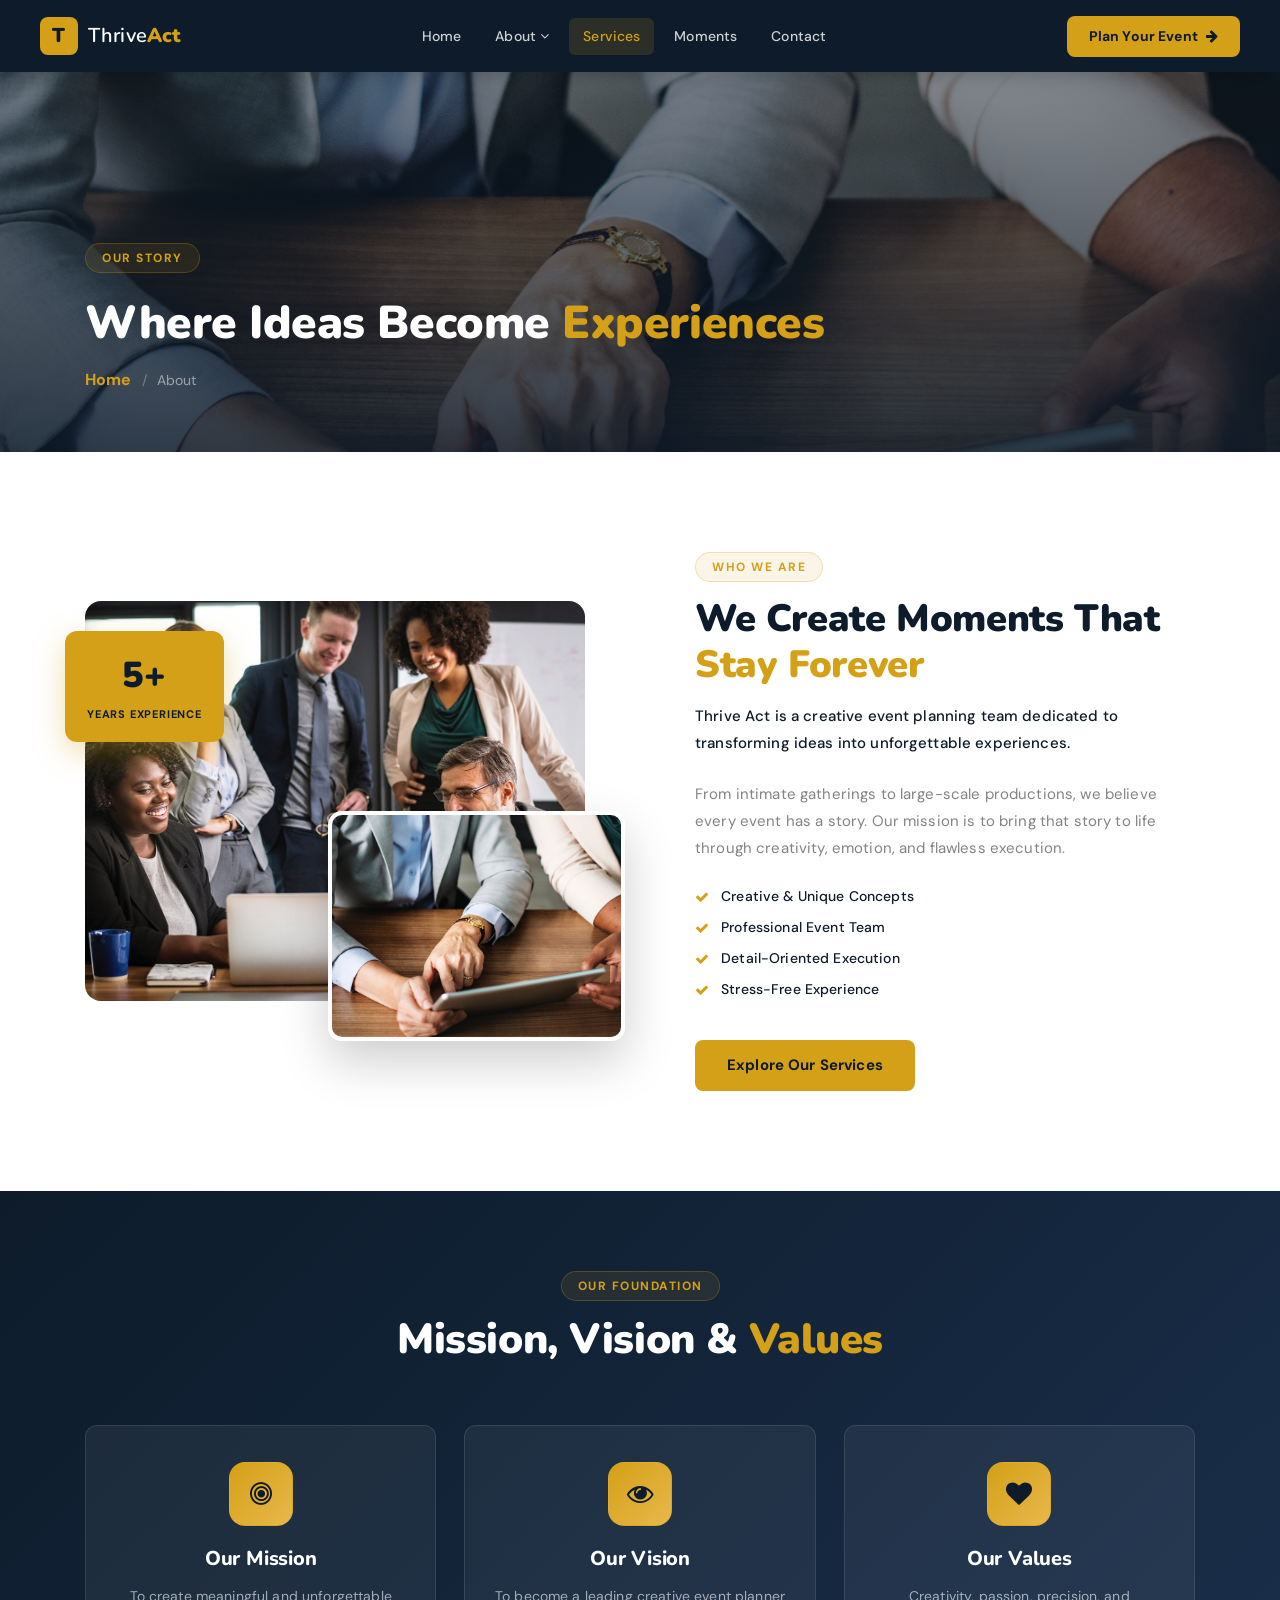
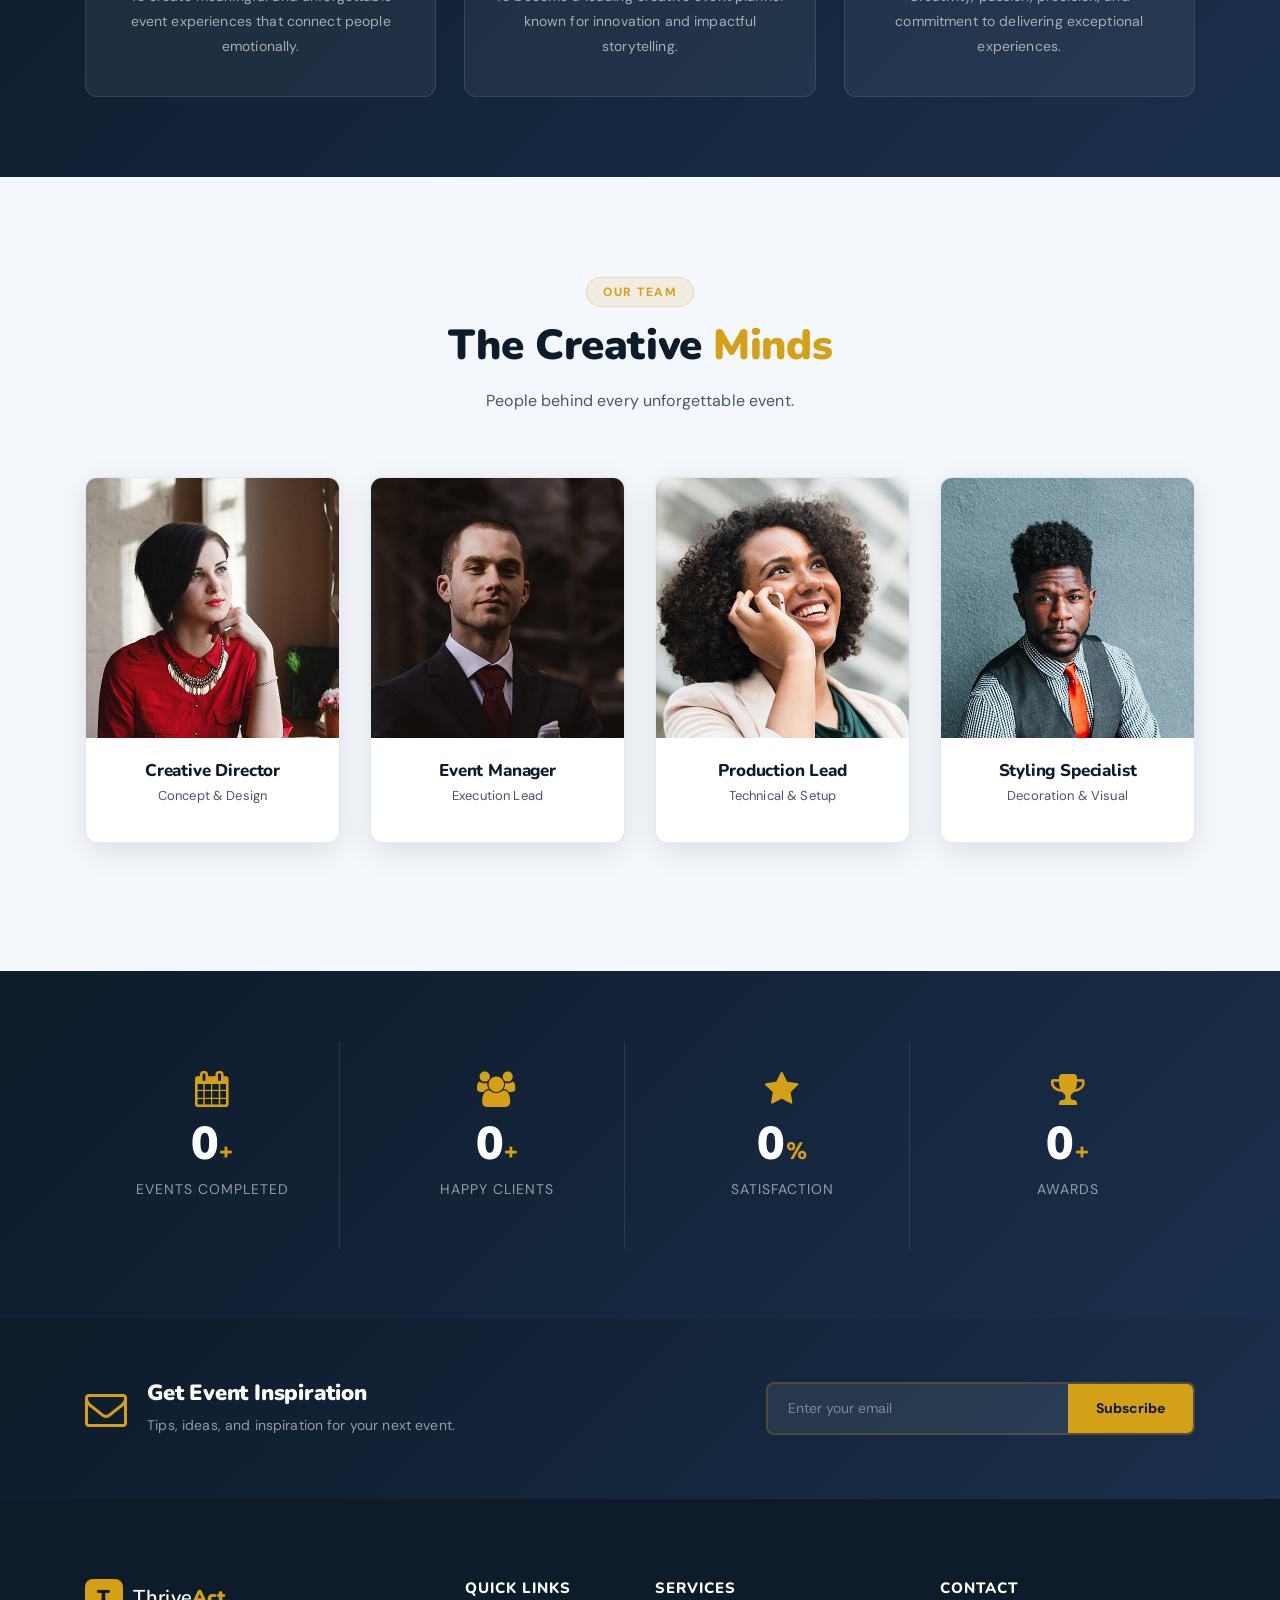
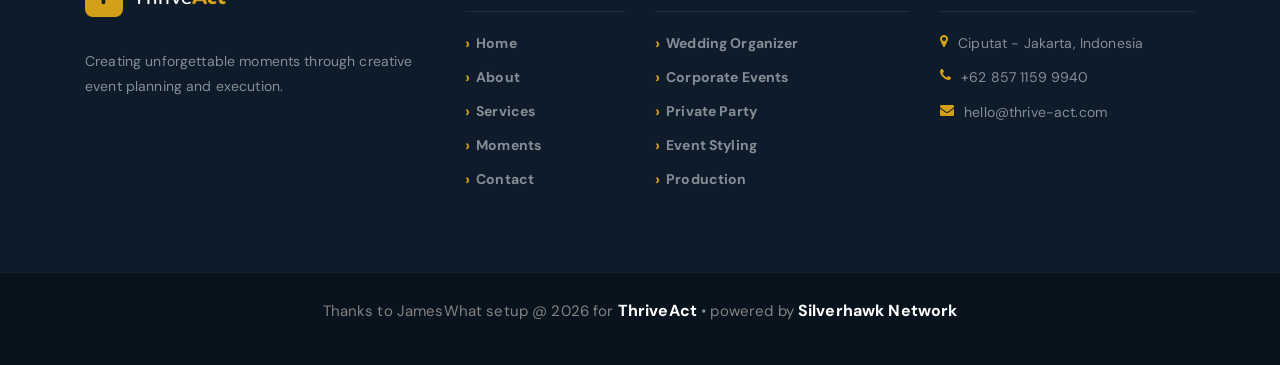
==== commit ca6fee7e: "Add files via upload" ====
--- a/about.html
+++ b/about.html
@@ -1,287 +1,399 @@
-<!DOCTYPE html>
+<!doctype html>
+
 <html lang="en">
-<head>
-    <meta charset="UTF-8">
-    <meta name="description" content="Learn about VaultEdge — our story, team, mission, and values.">
-    <meta http-equiv="X-UA-Compatible" content="IE=edge">
-    <meta name="viewport" content="width=device-width, initial-scale=1, shrink-to-fit=no">
-    <title>About Us — VaultEdge</title>
-    <link rel="icon" href="img/core-img/favicon.ico">
-    <link rel="stylesheet" href="style.css">
-    <link rel="stylesheet" href="css/custom-override.css">
-</head>
-<body>
+  <head>
+    <meta charset="UTF-8" />
+    <meta
+      name="description"
+      content="About Thrive Act — Creative Event Planner & Experience Designer"
+    />
+    <meta http-equiv="X-UA-Compatible" content="IE=edge" />
+    <meta
+      name="viewport"
+      content="width=device-width, initial-scale=1, shrink-to-fit=no"
+    />
+
+    <title>About — Thrive Act</title>
+
+    <link rel="icon" href="img/core-img/favicon.ico" />
+    <link rel="stylesheet" href="style.css" />
+    <link rel="stylesheet" href="css/custom-override.css" />
+  </head>
+
+  <body>
     <div class="preloader d-flex align-items-center justify-content-center">
-        <div class="lds-ellipsis"><div></div><div></div><div></div><div></div></div>
+      <div class="lds-ellipsis">
+        <div></div>
+        <div></div>
+        <div></div>
+        <div></div>
+      </div>
     </div>
+
+    <!-- Header -->
     <header class="ve-header" id="ve-sticky">
-        <div class="container-fluid ve-nav-wrap">
-            <div class="ve-logo"><a href="index.html"><span class="ve-logo-icon">V</span><span class="ve-logo-text">Vault<strong>Edge</strong></span></a></div>
-            <nav class="ve-nav">
-                <ul>
-                    <li><a href="index.html">Home</a></li>
-                    <li class="has-drop"><a href="about.html"  class='active'>About <i class="fa fa-angle-down"></i></a>
-                        <ul class="ve-dropdown">
-                            <li><a href="about.html">About Us</a></li>
-                            <li><a href="services.html">Our Services</a></li>
-                            <li><a href="elements.html">UI Elements</a></li>
-                        </ul>
-                    </li>
-                    <li><a href="services.html">Services</a></li>
-                    <li class="has-drop"><a href="#">Solutions <i class="fa fa-angle-down"></i></a>
-                        <ul class="ve-dropdown">
-                            <li><a href="#">Wealth Management</a></li>
-                            <li><a href="#">Retirement Plans</a></li>
-                            <li><a href="#">Tax Advisory</a></li>
-                            <li><a href="#">Risk Analysis</a></li>
-                        </ul>
-                    </li>
-                    <li><a href="post.html">Insights</a></li>
-                    <li><a href="contact.html">Contact</a></li>
-                </ul>
-            </nav>
-            <div class="ve-nav-cta"><a href="contact.html" class="ve-cta-btn">Get Started <i class="fa fa-arrow-right"></i></a></div>
-            <button class="ve-toggler" id="ve-toggle"><span></span><span></span><span></span></button>
-        </div>
-        <div class="ve-mobile-menu" id="ve-mobile-menu">
-            <ul>
-                <li><a href="index.html">Home</a></li>
-                <li><a href="about.html">About</a></li>
-                <li><a href="services.html">Services</a></li>
-                <li><a href="#">Solutions</a></li>
-                <li><a href="post.html">Insights</a></li>
-                <li><a href="contact.html">Contact</a></li>
+      <div class="container-fluid ve-nav-wrap">
+        <div class="ve-logo">
+          <a href="index.html"
+            ><span class="ve-logo-icon">T</span
+            ><span class="ve-logo-text">Thrive<strong>Act</strong></span>
+          </a>
+        </div>
+        <!-- Navbar -->
+        <nav class="ve-nav">
+          <ul>
+            <li><a href="index.html">Home</a></li>
+            <li class="has-drop">
+              <a href="about.html">About <i class="fa fa-angle-down"></i></a>
+              <ul class="ve-dropdown">
+                <li><a href="about.html">About Us</a></li>
+                <li><a href="services.html">Our Events</a></li>
+                <li><a href="elements.html">UI Elements</a></li>
+              </ul>
+            </li>
+            <li><a href="services.html" class="active">Services</a></li>
+            <li><a href="post.html">Moments</a></li>
+            <li><a href="contact.html">Contact</a></li>
+          </ul>
+        </nav>
+        <div class="ve-nav-cta">
+          <a href="contact.html" class="ve-cta-btn"
+            >Plan Your Event <i class="fa fa-arrow-right"></i>
+          </a>
+        </div>
+        <button class="ve-toggler" id="ve-toggle">
+          <span></span><span></span><span></span>
+        </button>
+      </div>
+    </header>
+
+    <!-- HERO -->
+
+    <section
+      class="ve-page-hero"
+      style="background-image: url(img/bg-img/13.jpg)"
+    >
+      <div class="ve-page-hero-overlay"></div>
+      <div class="container ve-page-hero-content">
+        <span class="ve-section-tag">Our Story</span>
+
+        <h1>Where Ideas Become <span>Experiences</span></h1>
+
+        <nav>
+          <ol class="ve-breadcrumb">
+            <li><a href="index.html">Home</a></li>
+            <li class="active">About</li>
+          </ol>
+        </nav>
+      </div>
+    </section>
+
+    <!-- ABOUT -->
+
+    <section class="ve-section">
+      <div class="container">
+        <div class="row align-items-center">
+          <div class="col-lg-6">
+            <div class="ve-about-img-stack">
+              <div
+                class="ve-about-img-1 bg-img"
+                style="background-image: url(img/bg-img/14.jpg)"
+              ></div>
+              <div
+                class="ve-about-img-2 bg-img"
+                style="background-image: url(img/bg-img/5.jpg)"
+              ></div>
+              <div class="ve-about-ribbon">
+                <strong>5+</strong>
+                <span>Years Experience</span>
+              </div>
+            </div>
+          </div>
+
+          <div class="col-lg-6">
+            <div class="ve-about-text">
+              <span class="ve-section-tag">Who We Are</span>
+
+              <h2>We Create Moments That <span>Stay Forever</span></h2>
+
+              <p class="ve-lead">
+                Thrive Act is a creative event planning team dedicated to
+                transforming ideas into unforgettable experiences.
+              </p>
+
+              <p>
+                From intimate gatherings to large-scale productions, we believe
+                every event has a story. Our mission is to bring that story to
+                life through creativity, emotion, and flawless execution.
+              </p>
+
+              <div class="ve-about-features">
+                <div class="ve-af-item">
+                  <i class="fa fa-check"></i
+                  ><span>Creative & Unique Concepts</span>
+                </div>
+                <div class="ve-af-item">
+                  <i class="fa fa-check"></i
+                  ><span>Professional Event Team</span>
+                </div>
+                <div class="ve-af-item">
+                  <i class="fa fa-check"></i
+                  ><span>Detail-Oriented Execution</span>
+                </div>
+                <div class="ve-af-item">
+                  <i class="fa fa-check"></i><span>Stress-Free Experience</span>
+                </div>
+              </div>
+
+              <a href="services.html" class="ve-btn-primary mt-30"
+                >Explore Our Services</a
+              >
+            </div>
+          </div>
+        </div>
+      </div>
+    </section>
+
+    <!-- MISSION -->
+
+    <section class="ve-mvv-section">
+      <div class="container">
+        <div class="ve-section-header text-center">
+          <span class="ve-section-tag">Our Foundation</span>
+          <h2>Mission, Vision & <span>Values</span></h2>
+        </div>
+
+        <div class="ve-mvv-grid">
+          <div class="ve-mvv-card">
+            <div class="ve-mvv-icon"><i class="fa fa-bullseye"></i></div>
+            <h4>Our Mission</h4>
+            <p>
+              To create meaningful and unforgettable event experiences that
+              connect people emotionally.
+            </p>
+          </div>
+
+          <div class="ve-mvv-card">
+            <div class="ve-mvv-icon"><i class="fa fa-eye"></i></div>
+            <h4>Our Vision</h4>
+            <p>
+              To become a leading creative event planner known for innovation
+              and impactful storytelling.
+            </p>
+          </div>
+
+          <div class="ve-mvv-card">
+            <div class="ve-mvv-icon"><i class="fa fa-heart"></i></div>
+            <h4>Our Values</h4>
+            <p>
+              Creativity, passion, precision, and commitment to delivering
+              exceptional experiences.
+            </p>
+          </div>
+        </div>
+      </div>
+    </section>
+
+    <!-- TEAM -->
+
+    <section class="ve-section ve-team-section">
+      <div class="container">
+        <div class="ve-section-header text-center">
+          <span class="ve-section-tag">Our Team</span>
+          <h2>The Creative <span>Minds</span></h2>
+          <p>People behind every unforgettable event.</p>
+        </div>
+
+        <div class="row">
+          <div class="col-lg-3">
+            <div class="ve-team-card">
+              <div
+                class="ve-team-img bg-img"
+                style="background-image: url(img/bg-img/15.jpg)"
+              ></div>
+              <div class="ve-team-info">
+                <h5>Creative Director</h5>
+                <span>Concept & Design</span>
+              </div>
+            </div>
+          </div>
+
+          <div class="col-lg-3">
+            <div class="ve-team-card">
+              <div
+                class="ve-team-img bg-img"
+                style="background-image: url(img/bg-img/16.jpg)"
+              ></div>
+              <div class="ve-team-info">
+                <h5>Event Manager</h5>
+                <span>Execution Lead</span>
+              </div>
+            </div>
+          </div>
+
+          <div class="col-lg-3">
+            <div class="ve-team-card">
+              <div
+                class="ve-team-img bg-img"
+                style="background-image: url(img/bg-img/17.jpg)"
+              ></div>
+              <div class="ve-team-info">
+                <h5>Production Lead</h5>
+                <span>Technical & Setup</span>
+              </div>
+            </div>
+          </div>
+
+          <div class="col-lg-3">
+            <div class="ve-team-card">
+              <div
+                class="ve-team-img bg-img"
+                style="background-image: url(img/bg-img/18.jpg)"
+              ></div>
+              <div class="ve-team-info">
+                <h5>Styling Specialist</h5>
+                <span>Decoration & Visual</span>
+              </div>
+            </div>
+          </div>
+        </div>
+      </div>
+    </section>
+
+    <!-- COUNTER -->
+
+    <section class="ve-counter-section">
+      <div class="container">
+        <div class="ve-counter-grid">
+          <div class="ve-counter-item">
+            <i class="fa fa-calendar"></i>
+            <strong class="counter" data-count="500">0</strong><span>+</span>
+            <p>Events Completed</p>
+          </div>
+
+          <div class="ve-counter-item">
+            <i class="fa fa-users"></i>
+            <strong class="counter" data-count="300">0</strong><span>+</span>
+            <p>Happy Clients</p>
+          </div>
+
+          <div class="ve-counter-item">
+            <i class="fa fa-star"></i>
+            <strong class="counter" data-count="98">0</strong><span>%</span>
+            <p>Satisfaction</p>
+          </div>
+
+          <div class="ve-counter-item">
+            <i class="fa fa-trophy"></i>
+            <strong class="counter" data-count="15">0</strong><span>+</span>
+            <p>Awards</p>
+          </div>
+        </div>
+      </div>
+    </section>
+
+    <!-- NEWSLETTER -->
+
+    <section class="ve-newsletter-section">
+      <div class="container">
+        <div class="ve-newsletter-wrap">
+          <div class="ve-nl-left">
+            <i class="fa fa-envelope-o"></i>
+            <div>
+              <h3>Get Event Inspiration</h3>
+              <p>Tips, ideas, and inspiration for your next event.</p>
+            </div>
+          </div>
+
+          <div class="ve-nl-right">
+            <form class="ve-nl-form">
+              <input type="email" placeholder="Enter your email" required />
+              <button type="submit">Subscribe</button>
+            </form>
+          </div>
+        </div>
+      </div>
+    </section>
+
+    <!-- FOOTER -->
+    <footer class="ve-footer">
+      <div class="container">
+        <div class="row">
+          <div class="col-12 col-sm-6 col-lg-4 mb-50">
+            <div class="ve-footer-brand">
+              <a href="index.html" class="ve-footer-logo">
+                <span class="ve-logo-icon">T</span>
+                <span class="ve-logo-text">Thrive<strong>Act</strong></span>
+              </a>
+              <p>
+                Creating unforgettable moments through creative event planning
+                and execution.
+              </p>
+            </div>
+          </div>
+
+          <div class="col-12 col-sm-6 col-lg-2 mb-50">
+            <h5 class="ve-footer-title">Quick Links</h5>
+            <ul class="ve-footer-links">
+              <li><a href="index.html">Home</a></li>
+              <li><a href="about.html">About</a></li>
+              <li><a href="services.html">Services</a></li>
+              <li><a href="post.html">Moments</a></li>
+              <li><a href="contact.html">Contact</a></li>
             </ul>
-        </div>
-    </header>
-    <section class="ve-page-hero" style="background-image:url(img/bg-img/13.jpg);">
-        <div class="ve-page-hero-overlay"></div>
-        <div class="container ve-page-hero-content">
-            <span class="ve-section-tag">Our Story</span>
-            <h1>Building Trust Since <span>2012</span></h1>
-            <nav aria-label="breadcrumb">
-                <ol class="ve-breadcrumb">
-                    <li><a href="index.html">Home</a></li>
-                    <li class="active">About Us</li>
-                </ol>
-            </nav>
-        </div>
-    </section>
-
-    <!-- ABOUT SPLIT -->
-    <section class="ve-section">
-        <div class="container">
-            <div class="row align-items-center">
-                <div class="col-12 col-lg-6 wow fadeInLeft" data-wow-delay="100ms">
-                    <div class="ve-about-img-stack">
-                        <div class="ve-about-img-1 bg-img" style="background-image:url(img/bg-img/14.jpg);"></div>
-                        <div class="ve-about-img-2 bg-img" style="background-image:url(img/bg-img/5.jpg);"></div>
-                        <div class="ve-about-ribbon"><strong>12+</strong><span>Years of Trust</span></div>
-                    </div>
-                </div>
-                <div class="col-12 col-lg-6 wow fadeInRight" data-wow-delay="200ms">
-                    <div class="ve-about-text">
-                        <span class="ve-section-tag">Who We Are</span>
-                        <h2>A Firm Built on <span>Integrity</span> &amp; Results</h2>
-                        <p class="ve-lead">We are a team of certified financial advisors and analysts dedicated to helping individuals and businesses achieve financial clarity and long-term prosperity.</p>
-                        <p>Founded in San Francisco in 2012, VaultEdge started with a single mission: make professional wealth management accessible to everyone. Today, we manage over $4.2 billion in assets across 30+ countries.</p>
-                        <div class="ve-about-features">
-                            <div class="ve-af-item"><i class="fa fa-check"></i><span>Certified Financial Planners (CFP)</span></div>
-                            <div class="ve-af-item"><i class="fa fa-check"></i><span>SEC Registered Investment Advisor</span></div>
-                            <div class="ve-af-item"><i class="fa fa-check"></i><span>Fiduciary — we always act in your interest</span></div>
-                            <div class="ve-af-item"><i class="fa fa-check"></i><span>No conflict-of-interest products</span></div>
-                        </div>
-                        <a href="services.html" class="ve-btn-primary mt-30">View Our Services</a>
-                    </div>
-                </div>
-            </div>
-        </div>
-    </section>
-
-    <!-- MISSION / VISION / VALUES -->
-    <section class="ve-mvv-section">
-        <div class="container">
-            <div class="ve-section-header text-center">
-                <span class="ve-section-tag">Our Foundation</span>
-                <h2>Mission, Vision &amp; <span>Values</span></h2>
-            </div>
-            <div class="ve-mvv-grid">
-                <div class="ve-mvv-card wow fadeInUp" data-wow-delay="100ms">
-                    <div class="ve-mvv-icon"><i class="fa fa-bullseye"></i></div>
-                    <h4>Our Mission</h4>
-                    <p>To democratise access to world-class financial planning, empowering every client to make smarter money decisions with confidence.</p>
-                </div>
-                <div class="ve-mvv-card wow fadeInUp" data-wow-delay="250ms">
-                    <div class="ve-mvv-icon"><i class="fa fa-eye"></i></div>
-                    <h4>Our Vision</h4>
-                    <p>To be the most trusted financial partner for the next generation of wealth builders — globally recognised for integrity and innovation.</p>
-                </div>
-                <div class="ve-mvv-card wow fadeInUp" data-wow-delay="400ms">
-                    <div class="ve-mvv-icon"><i class="fa fa-heart"></i></div>
-                    <h4>Our Values</h4>
-                    <p>Transparency, client-first thinking, continuous innovation, and an unwavering commitment to ethical financial practice.</p>
-                </div>
-            </div>
-        </div>
-    </section>
-
-    <!-- TEAM -->
-    <section class="ve-section ve-team-section">
-        <div class="container">
-            <div class="ve-section-header text-center">
-                <span class="ve-section-tag">Meet the Experts</span>
-                <h2>Our Leadership <span>Team</span></h2>
-                <p>Seasoned professionals with decades of combined experience across global financial markets.</p>
-            </div>
-            <div class="row">
-                <div class="col-12 col-sm-6 col-lg-3 wow fadeInUp" data-wow-delay="100ms">
-                    <div class="ve-team-card">
-                        <div class="ve-team-img bg-img" style="background-image:url(img/bg-img/15.jpg);"></div>
-                        <div class="ve-team-info">
-                            <h5>Jordan Hayes</h5><span>Chief Executive Officer</span>
-                            <div class="ve-team-social"><a href="#"><i class="fa fa-linkedin"></i></a><a href="#"><i class="fa fa-twitter"></i></a></div>
-                        </div>
-                    </div>
-                </div>
-                <div class="col-12 col-sm-6 col-lg-3 wow fadeInUp" data-wow-delay="200ms">
-                    <div class="ve-team-card">
-                        <div class="ve-team-img bg-img" style="background-image:url(img/bg-img/16.jpg);"></div>
-                        <div class="ve-team-info">
-                            <h5>Taylor Brooks</h5><span>Chief Investment Officer</span>
-                            <div class="ve-team-social"><a href="#"><i class="fa fa-linkedin"></i></a><a href="#"><i class="fa fa-twitter"></i></a></div>
-                        </div>
-                    </div>
-                </div>
-                <div class="col-12 col-sm-6 col-lg-3 wow fadeInUp" data-wow-delay="300ms">
-                    <div class="ve-team-card">
-                        <div class="ve-team-img bg-img" style="background-image:url(img/bg-img/17.jpg);"></div>
-                        <div class="ve-team-info">
-                            <h5>Morgan Lane</h5><span>Head of Wealth Planning</span>
-                            <div class="ve-team-social"><a href="#"><i class="fa fa-linkedin"></i></a><a href="#"><i class="fa fa-twitter"></i></a></div>
-                        </div>
-                    </div>
-                </div>
-                <div class="col-12 col-sm-6 col-lg-3 wow fadeInUp" data-wow-delay="400ms">
-                    <div class="ve-team-card">
-                        <div class="ve-team-img bg-img" style="background-image:url(img/bg-img/18.jpg);"></div>
-                        <div class="ve-team-info">
-                            <h5>Casey Rivera</h5><span>Head of Risk &amp; Compliance</span>
-                            <div class="ve-team-social"><a href="#"><i class="fa fa-linkedin"></i></a><a href="#"><i class="fa fa-twitter"></i></a></div>
-                        </div>
-                    </div>
-                </div>
-            </div>
-        </div>
-    </section>
-    <section class="ve-counter-section">
-        <div class="container">
-            <div class="ve-counter-grid">
-                <div class="ve-counter-item wow fadeInUp" data-wow-delay="100ms">
-                    <i class="fa fa-users"></i>
-                    <strong class="counter" data-count="50000">0</strong><span>+</span>
-                    <p>Happy Clients</p>
-                </div>
-                <div class="ve-counter-item wow fadeInUp" data-wow-delay="200ms">
-                    <i class="fa fa-briefcase"></i>
-                    <strong class="counter" data-count="4200">0</strong><span>M+</span>
-                    <p>Assets Managed</p>
-                </div>
-                <div class="ve-counter-item wow fadeInUp" data-wow-delay="300ms">
-                    <i class="fa fa-globe"></i>
-                    <strong class="counter" data-count="30">0</strong><span>+</span>
-                    <p>Countries Served</p>
-                </div>
-                <div class="ve-counter-item wow fadeInUp" data-wow-delay="400ms">
-                    <i class="fa fa-trophy"></i>
-                    <strong class="counter" data-count="18">0</strong><span></span>
-                    <p>Industry Awards</p>
-                </div>
-            </div>
-        </div>
-    </section>
-    <section class="ve-newsletter-section">
-        <div class="container">
-            <div class="ve-newsletter-wrap">
-                <div class="ve-nl-left">
-                    <i class="fa fa-envelope-o"></i>
-                    <div>
-                        <h3>Stay Ahead of the Markets</h3>
-                        <p>Weekly insights, tips, and exclusive offers — straight to your inbox.</p>
-                    </div>
-                </div>
-                <div class="ve-nl-right">
-                    <form class="ve-nl-form" action="#" method="post">
-                        <input type="email" placeholder="Enter your email address" required>
-                        <button type="submit">Subscribe</button>
-                    </form>
-                </div>
-            </div>
-        </div>
-    </section>
-    <footer class="ve-footer">
-        <div class="container">
-            <div class="row">
-                <div class="col-12 col-sm-6 col-lg-4 mb-50">
-                    <div class="ve-footer-brand">
-                        <a href="index.html" class="ve-footer-logo"><span class="ve-logo-icon">V</span><span class="ve-logo-text">Vault<strong>Edge</strong></span></a>
-                        <p>Empowering individuals and businesses with intelligent financial strategies since 2012.</p>
-                        <div class="ve-social">
-                            <a href="#"><i class="fa fa-facebook"></i></a>
-                            <a href="#"><i class="fa fa-twitter"></i></a>
-                            <a href="#"><i class="fa fa-linkedin"></i></a>
-                            <a href="#"><i class="fa fa-instagram"></i></a>
-                        </div>
-                    </div>
-                </div>
-                <div class="col-12 col-sm-6 col-lg-2 mb-50">
-                    <h5 class="ve-footer-title">Quick Links</h5>
-                    <ul class="ve-footer-links">
-                        <li><a href="index.html">Home</a></li>
-                        <li><a href="about.html">About Us</a></li>
-                        <li><a href="services.html">Services</a></li>
-                        <li><a href="post.html">Insights</a></li>
-                        <li><a href="contact.html">Contact</a></li>
-                    </ul>
-                </div>
-                <div class="col-12 col-sm-6 col-lg-3 mb-50">
-                    <h5 class="ve-footer-title">Our Services</h5>
-                    <ul class="ve-footer-links">
-                        <li><a href="#">Investment Planning</a></li>
-                        <li><a href="#">Wealth Management</a></li>
-                        <li><a href="#">Retirement Plans</a></li>
-                        <li><a href="#">Tax Advisory</a></li>
-                        <li><a href="#">Risk Management</a></li>
-                    </ul>
-                </div>
-                <div class="col-12 col-sm-6 col-lg-3 mb-50">
-                    <h5 class="ve-footer-title">Get In Touch</h5>
-                    <ul class="ve-footer-contact">
-                        <li><i class="fa fa-map-marker"></i> 42 Harbor View, San Francisco, CA</li>
-                        <li><i class="fa fa-phone"></i> +1 800 555 0199</li>
-                        <li><i class="fa fa-envelope"></i> hello@vaultedge.com</li>
-                        <li><i class="fa fa-clock-o"></i> Mon–Fri, 9am – 6pm</li>
-                    </ul>
-                </div>
-            </div>
-        </div>
-        <div class="ve-footer-bottom">
-            <div class="container">
-                <div class="ve-footer-bottom-inner">
-                    <p>Copyright &copy; <script>document.write(new Date().getFullYear());</script> VaultEdge. All Rights Reserved <a href="https://github.com/Rabina-Vishwakarma/" class="text-white" target="_blank">Rabina Vishwakarma</a> • Distributed by <a href="https://themewagon.com" class="text-white" target="_blank">ThemeWagon</a></p>
-                    <ul>
-                        <li><a href="#">Privacy Policy</a></li>
-                        <li><a href="#">Terms of Use</a></li>
-                        <li><a href="#">Cookie Policy</a></li>
-                    </ul>
-                </div>
-            </div>
-        </div>
+          </div>
+
+          <div class="col-12 col-sm-6 col-lg-3 mb-50">
+            <h5 class="ve-footer-title">Services</h5>
+            <ul class="ve-footer-links">
+              <li><a href="#">Wedding Organizer</a></li>
+              <li><a href="#">Corporate Events</a></li>
+              <li><a href="#">Private Party</a></li>
+              <li><a href="#">Event Styling</a></li>
+              <li><a href="#">Production</a></li>
+            </ul>
+          </div>
+
+          <div class="col-12 col-sm-6 col-lg-3 mb-50">
+            <h5 class="ve-footer-title">Contact</h5>
+            <ul class="ve-footer-contact">
+              <li><i class="fa fa-map-marker"></i> Ciputat - Jakarta, Indonesia</li>
+              <li><i class="fa fa-phone"></i> +62 857 1159 9940</li>
+              <li><i class="fa fa-envelope"></i> hello@thrive-act.com</li>
+            </ul>
+          </div>
+        </div>
+      </div>
+
+      <div class="ve-footer-bottom">
+        <div class="container text-center">
+          <p>
+            Thanks to JamesWhat setup @
+            <script>
+              document.write(new Date().getFullYear());
+            </script>
+            for
+            <a href="https://thrive-act.com" class="text-white" target="_blank"
+              >ThriveAct
+            </a>
+            • powered by
+            <a
+              href="https://silverhawk.web.id"
+              class="text-white"
+              target="_blank"
+              >Silverhawk Network
+            </a>
+          </p>
+        </div>
+      </div>
     </footer>
+
     <script src="js/jquery/jquery-2.2.4.min.js"></script>
-    <script src="js/bootstrap/popper.min.js"></script>
+
     <script src="js/bootstrap/bootstrap.min.js"></script>
+
     <script src="js/plugins/plugins.js"></script>
+
     <script src="js/active.js"></script>
-    <script src="js/vaultedge.js"></script>
-</body>
-</html>+  </body>
+</html>
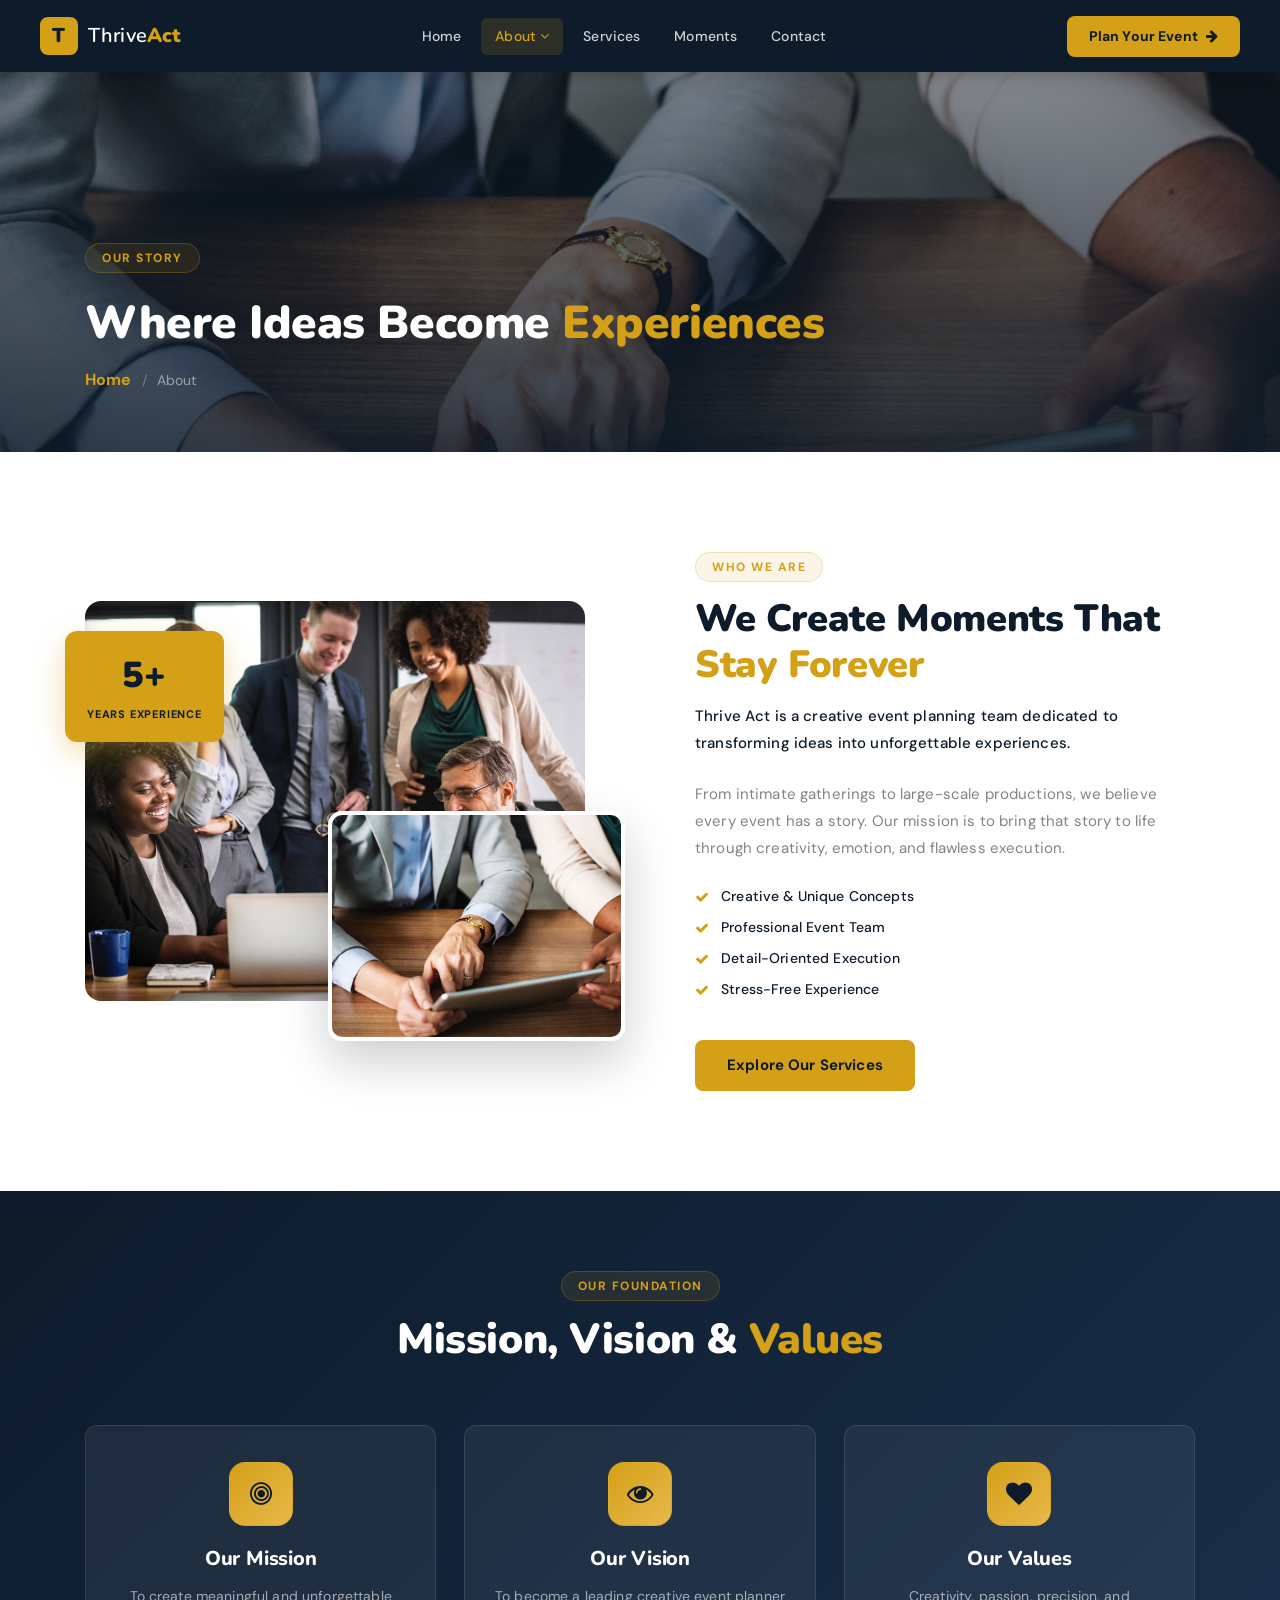
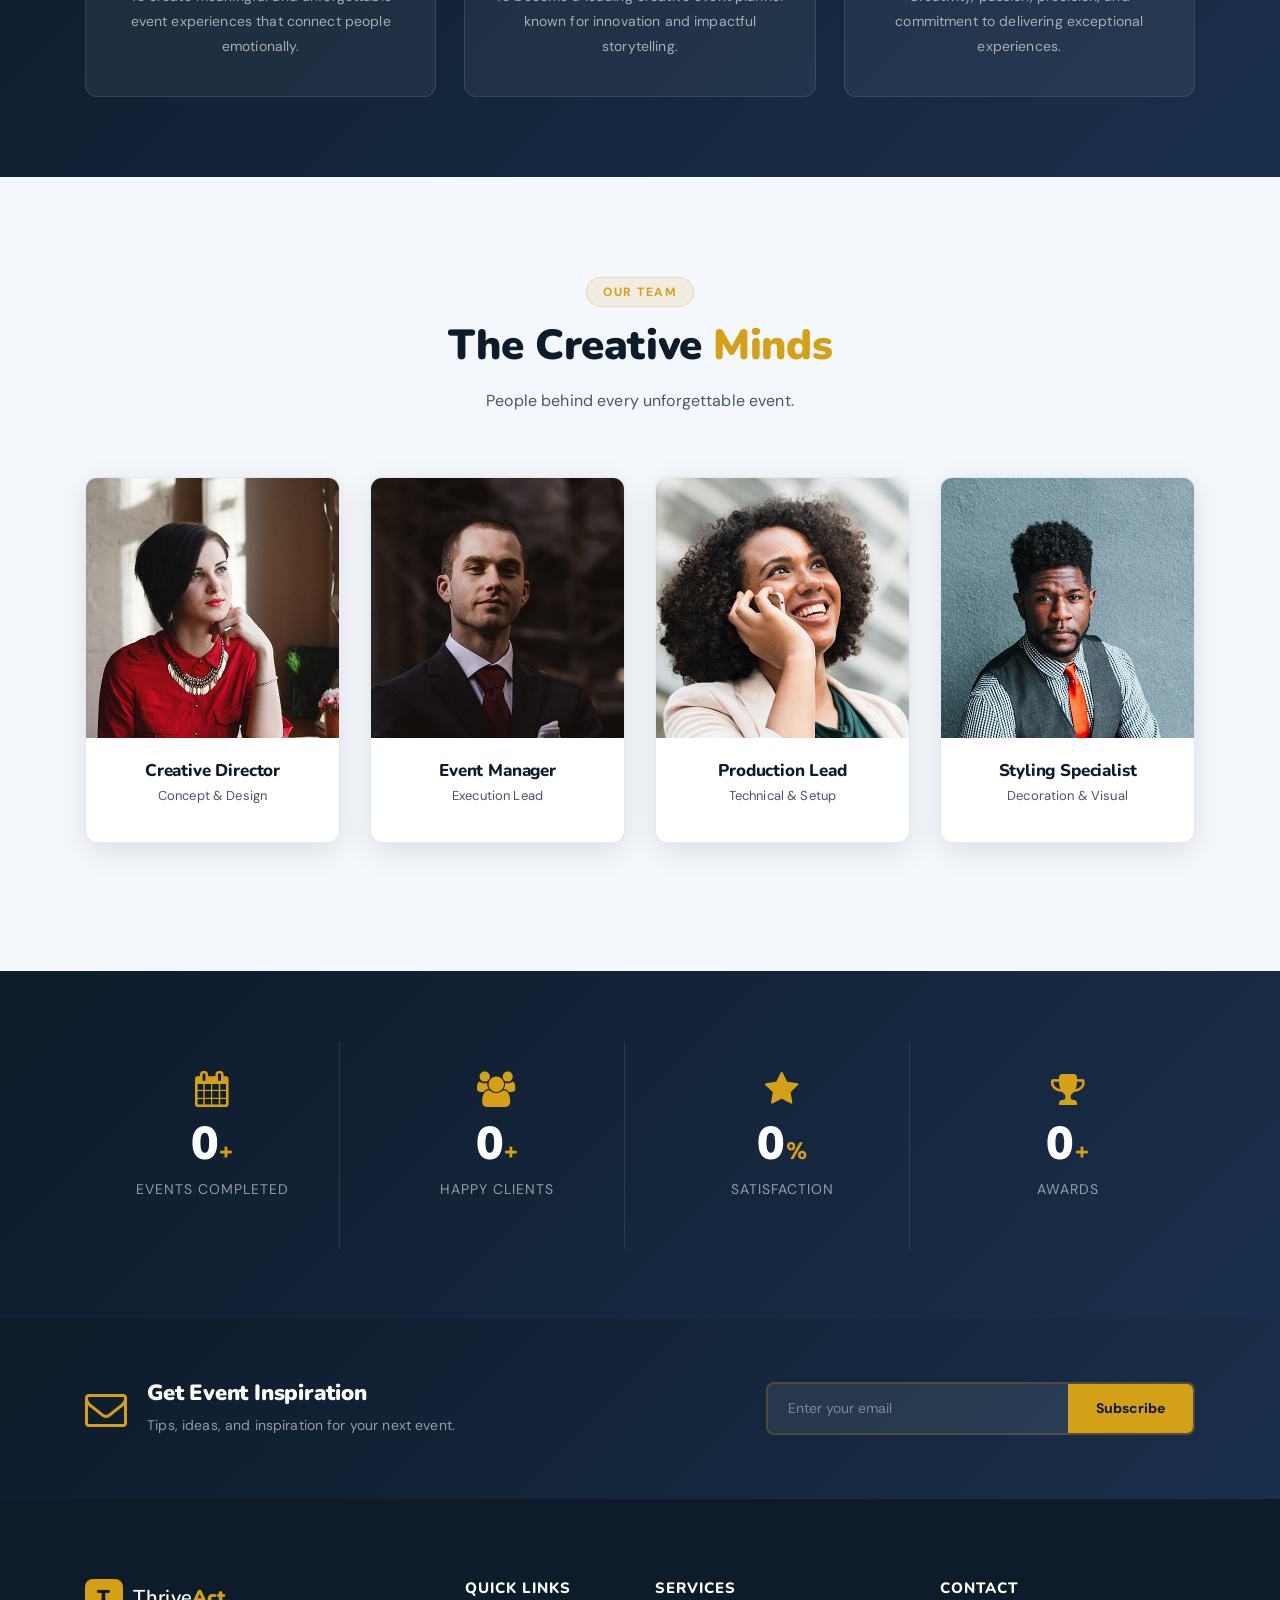
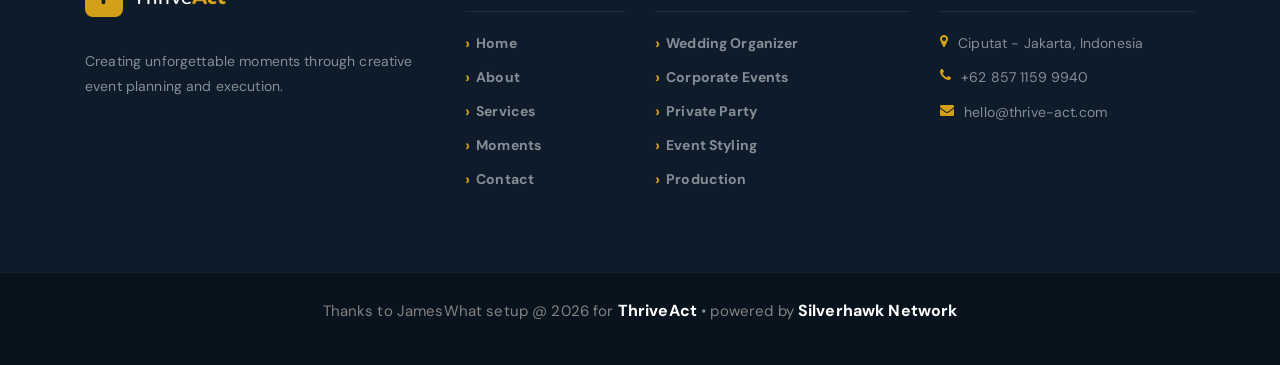
==== commit 7e6c8f4d: "Add files via upload" ====
--- a/about.html
+++ b/about.html
@@ -44,14 +44,14 @@
           <ul>
             <li><a href="index.html">Home</a></li>
             <li class="has-drop">
-              <a href="about.html">About <i class="fa fa-angle-down"></i></a>
+              <a href="about.html" class="active">About <i class="fa fa-angle-down"></i></a>
               <ul class="ve-dropdown">
-                <li><a href="about.html">About Us</a></li>
+                <li><a href="about.html" class="active">About Us</a></li>
                 <li><a href="services.html">Our Events</a></li>
                 <li><a href="elements.html">UI Elements</a></li>
               </ul>
             </li>
-            <li><a href="services.html" class="active">Services</a></li>
+            <li><a href="services.html">Services</a></li>
             <li><a href="post.html">Moments</a></li>
             <li><a href="contact.html">Contact</a></li>
           </ul>
@@ -389,11 +389,8 @@
     </footer>
 
     <script src="js/jquery/jquery-2.2.4.min.js"></script>
-
     <script src="js/bootstrap/bootstrap.min.js"></script>
-
     <script src="js/plugins/plugins.js"></script>
-
     <script src="js/active.js"></script>
   </body>
 </html>
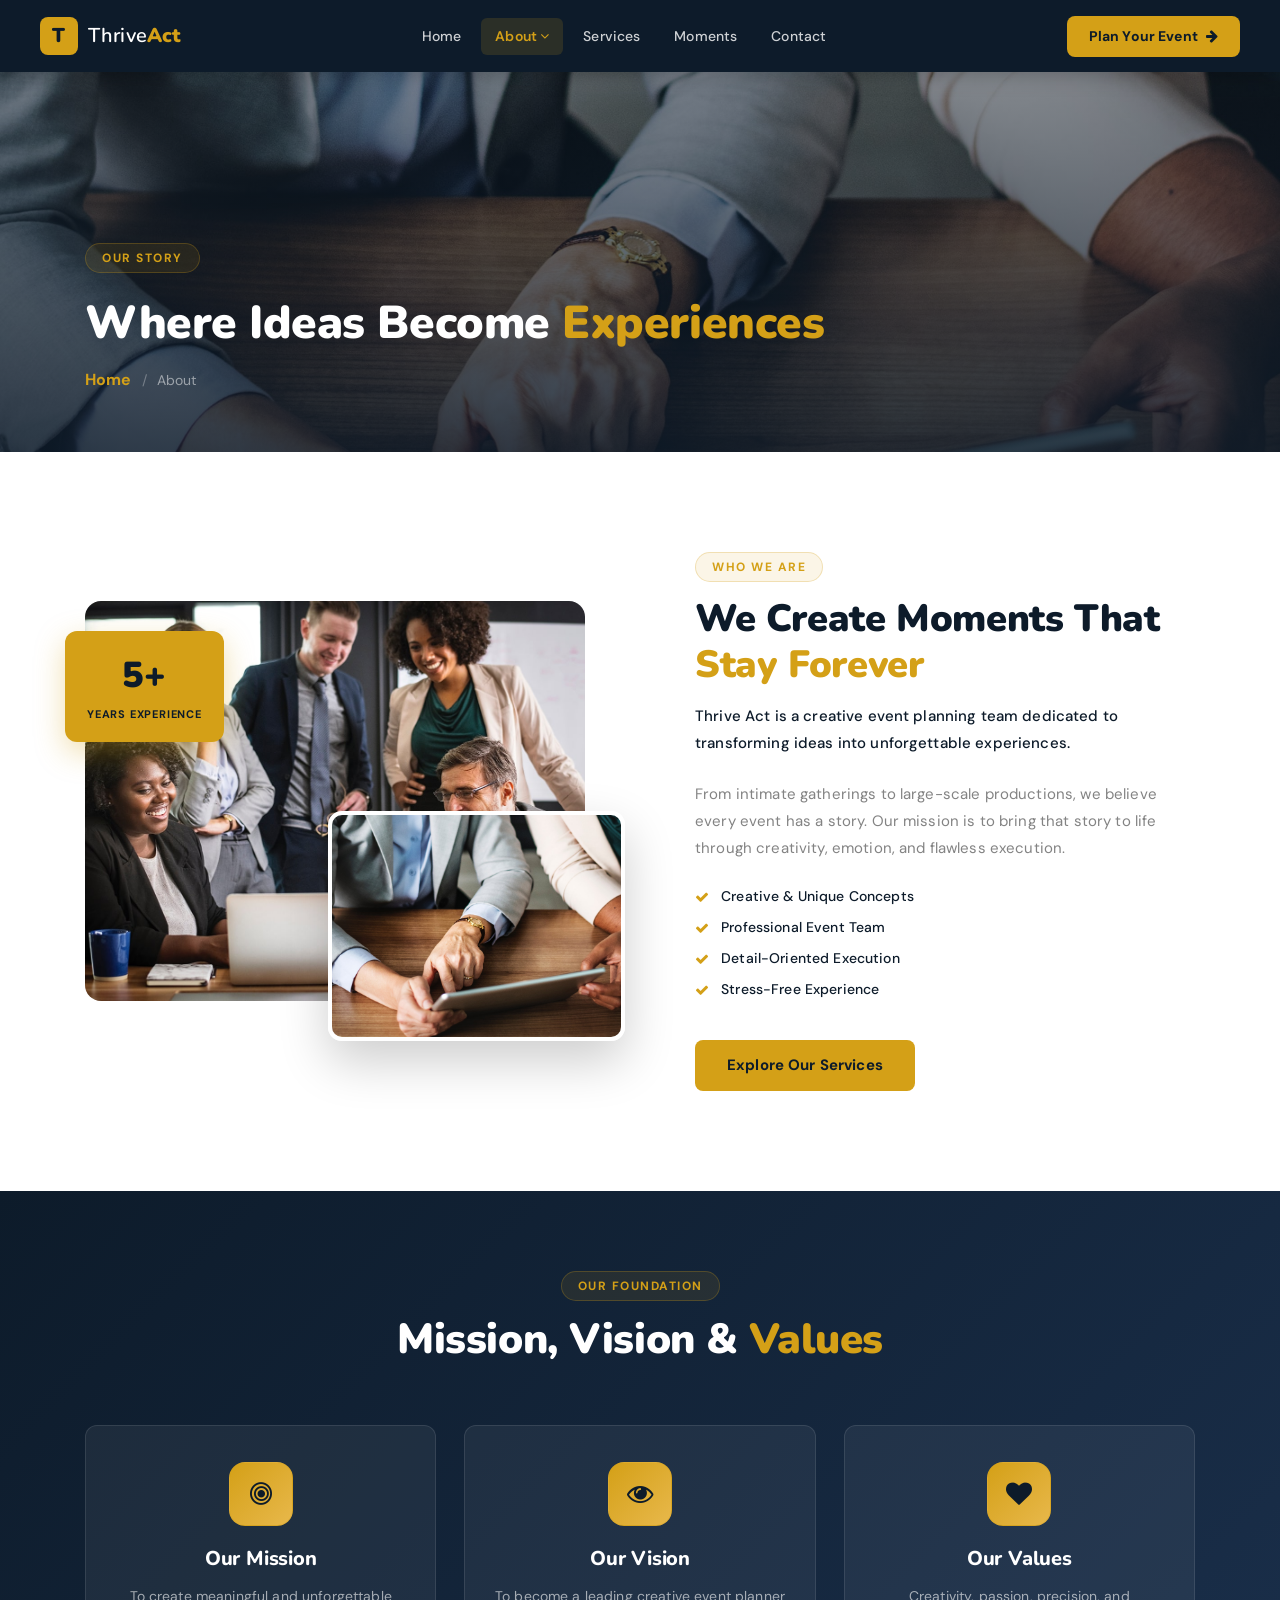
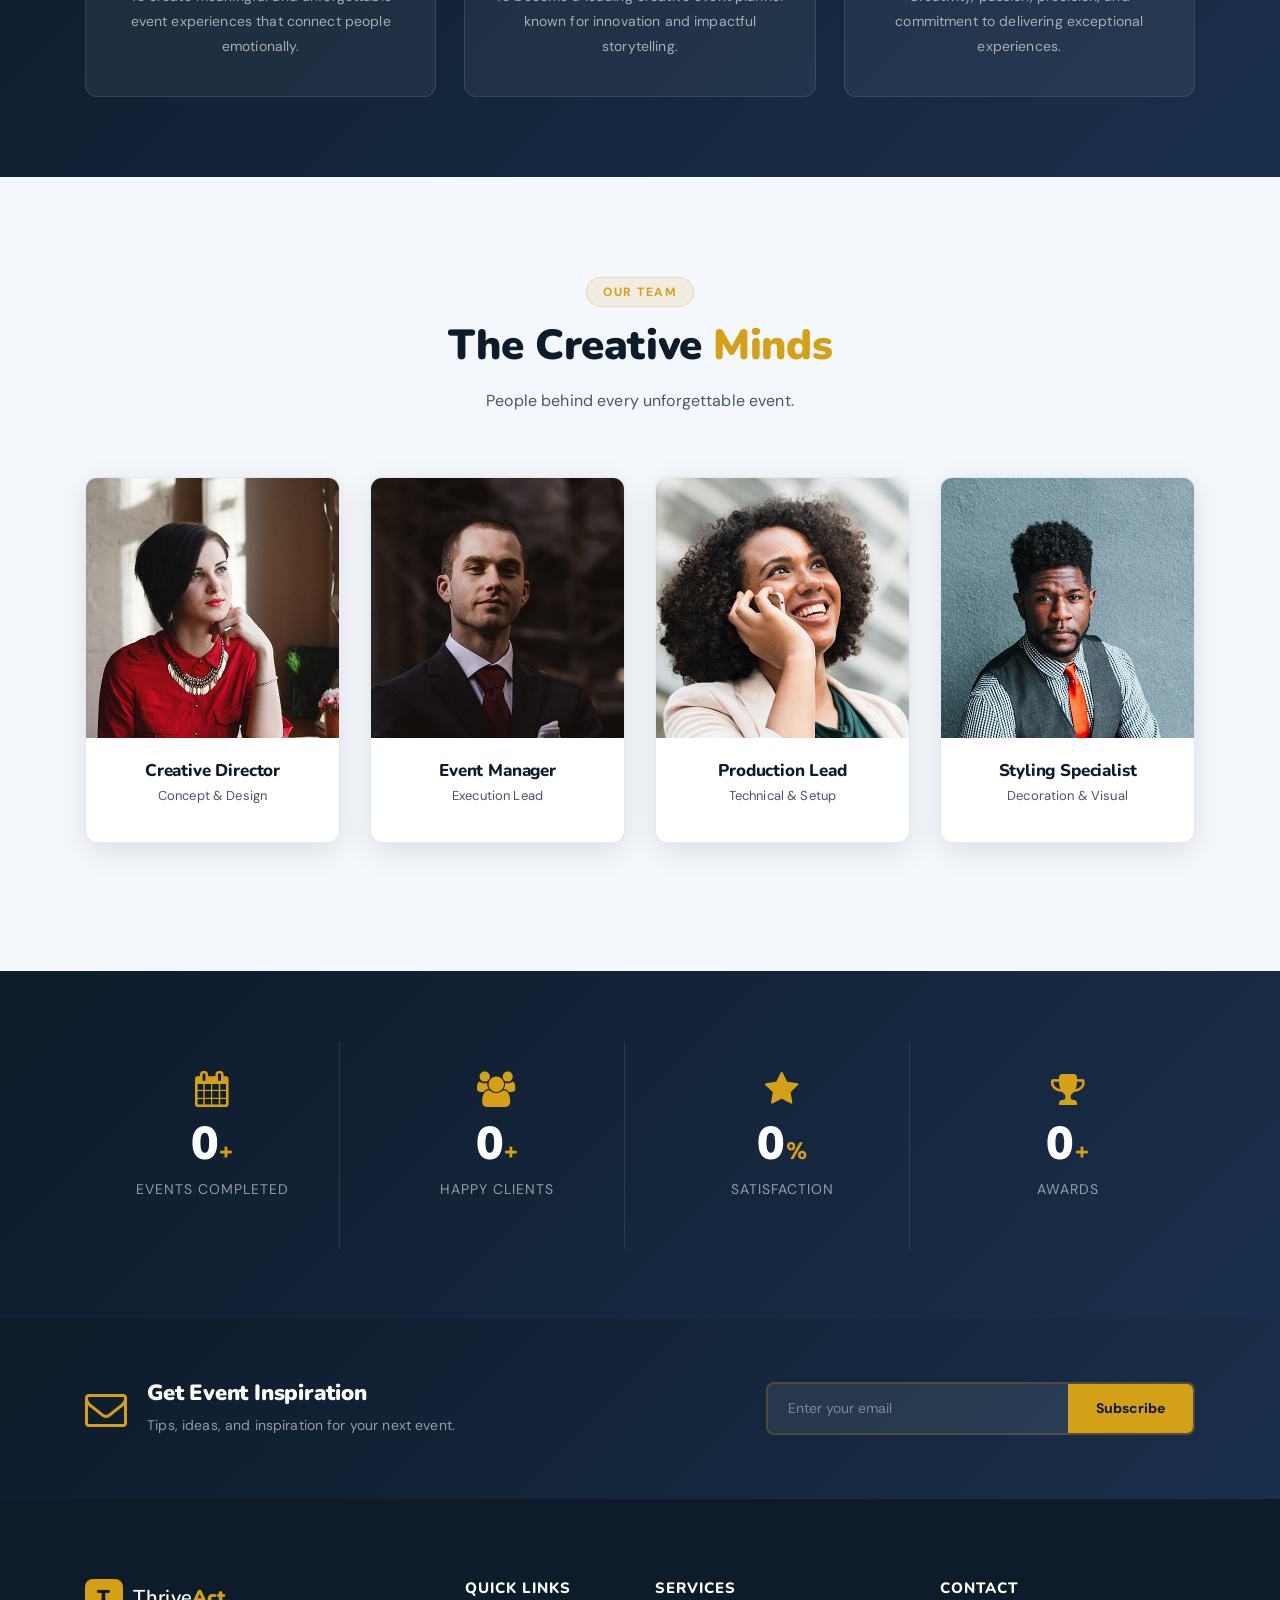
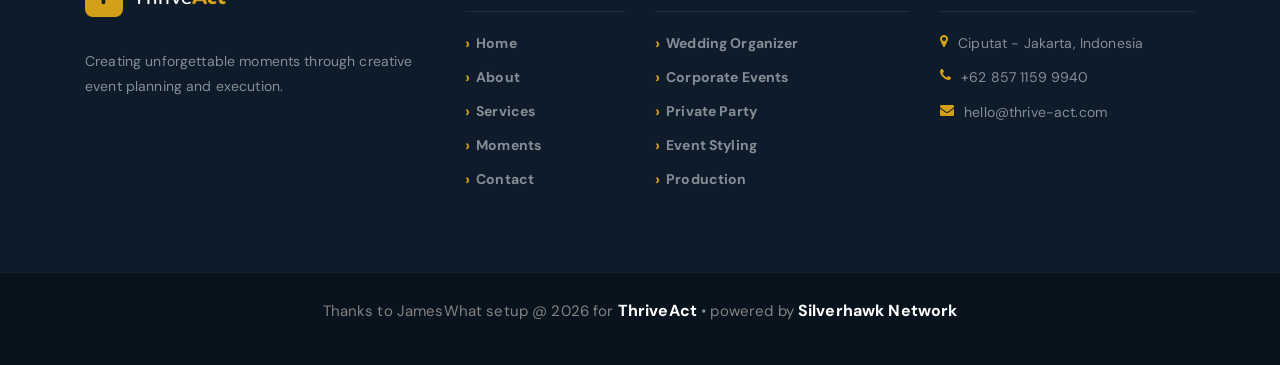
==== commit a912bac1: "Add files via upload" ====
--- a/about.html
+++ b/about.html
@@ -21,6 +21,7 @@
   </head>
 
   <body>
+    <!-- Preloader -->
     <div class="preloader d-flex align-items-center justify-content-center">
       <div class="lds-ellipsis">
         <div></div>
@@ -33,10 +34,11 @@
     <!-- Header -->
     <header class="ve-header" id="ve-sticky">
       <div class="container-fluid ve-nav-wrap">
+        <!-- Logo -->
         <div class="ve-logo">
-          <a href="index.html"
-            ><span class="ve-logo-icon">T</span
-            ><span class="ve-logo-text">Thrive<strong>Act</strong></span>
+          <a href="index.html">
+            <span class="ve-logo-icon">T</span>
+            <span class="ve-logo-text">Thrive<strong>Act</strong></span>
           </a>
         </div>
         <!-- Navbar -->
@@ -56,14 +58,28 @@
             <li><a href="contact.html">Contact</a></li>
           </ul>
         </nav>
+        <!-- CTA -->
         <div class="ve-nav-cta">
           <a href="contact.html" class="ve-cta-btn"
             >Plan Your Event <i class="fa fa-arrow-right"></i>
           </a>
         </div>
+
+        <!-- Mobile Toggle -->
         <button class="ve-toggler" id="ve-toggle">
           <span></span><span></span><span></span>
         </button>
+      </div>
+
+      <!-- Mobile Menu -->
+      <div class="ve-mobile-menu" id="ve-mobile-menu">
+        <ul>
+          <li><a href="index.html">Home</a></li>
+          <li><a href="about.html" class="active">About</a></li>
+          <li><a href="services.html">Services</a></li>
+          <li><a href="post.html">Moments</a></li>
+          <li><a href="contact.html">Contact</a></li>
+        </ul>
       </div>
     </header>
 
--- a/css/custom-override.css
+++ b/css/custom-override.css
@@ -872,3 +872,41 @@
   .ve-nl-form input, .ve-nl-form button { width:100%; border-radius:8px !important; }
   .ve-about-img-2 { display:none; }
 }
+
+.ve-nav ul li a.active {
+  color: var(--ve-gold);
+  font-weight: 600;
+}
+
+.ve-trust-inner {
+  display: inline-block;
+  white-space: nowrap;
+  animation: marquee 20s linear infinite;
+}
+
+@keyframes marquee {
+  0% {
+    transform: translateX(100%);
+  }
+  100% {
+    transform: translateX(-100%);
+  }
+}
+
+.ve-mobile-menu {
+  display: none;
+}
+
+.ve-mobile-menu.active {
+  display: block;
+}
+
+.ve-mobile-menu {
+  max-height: 0;
+  overflow: hidden;
+  transition: 0.3s ease;
+}
+
+.ve-mobile-menu.active {
+  max-height: 500px;
+}
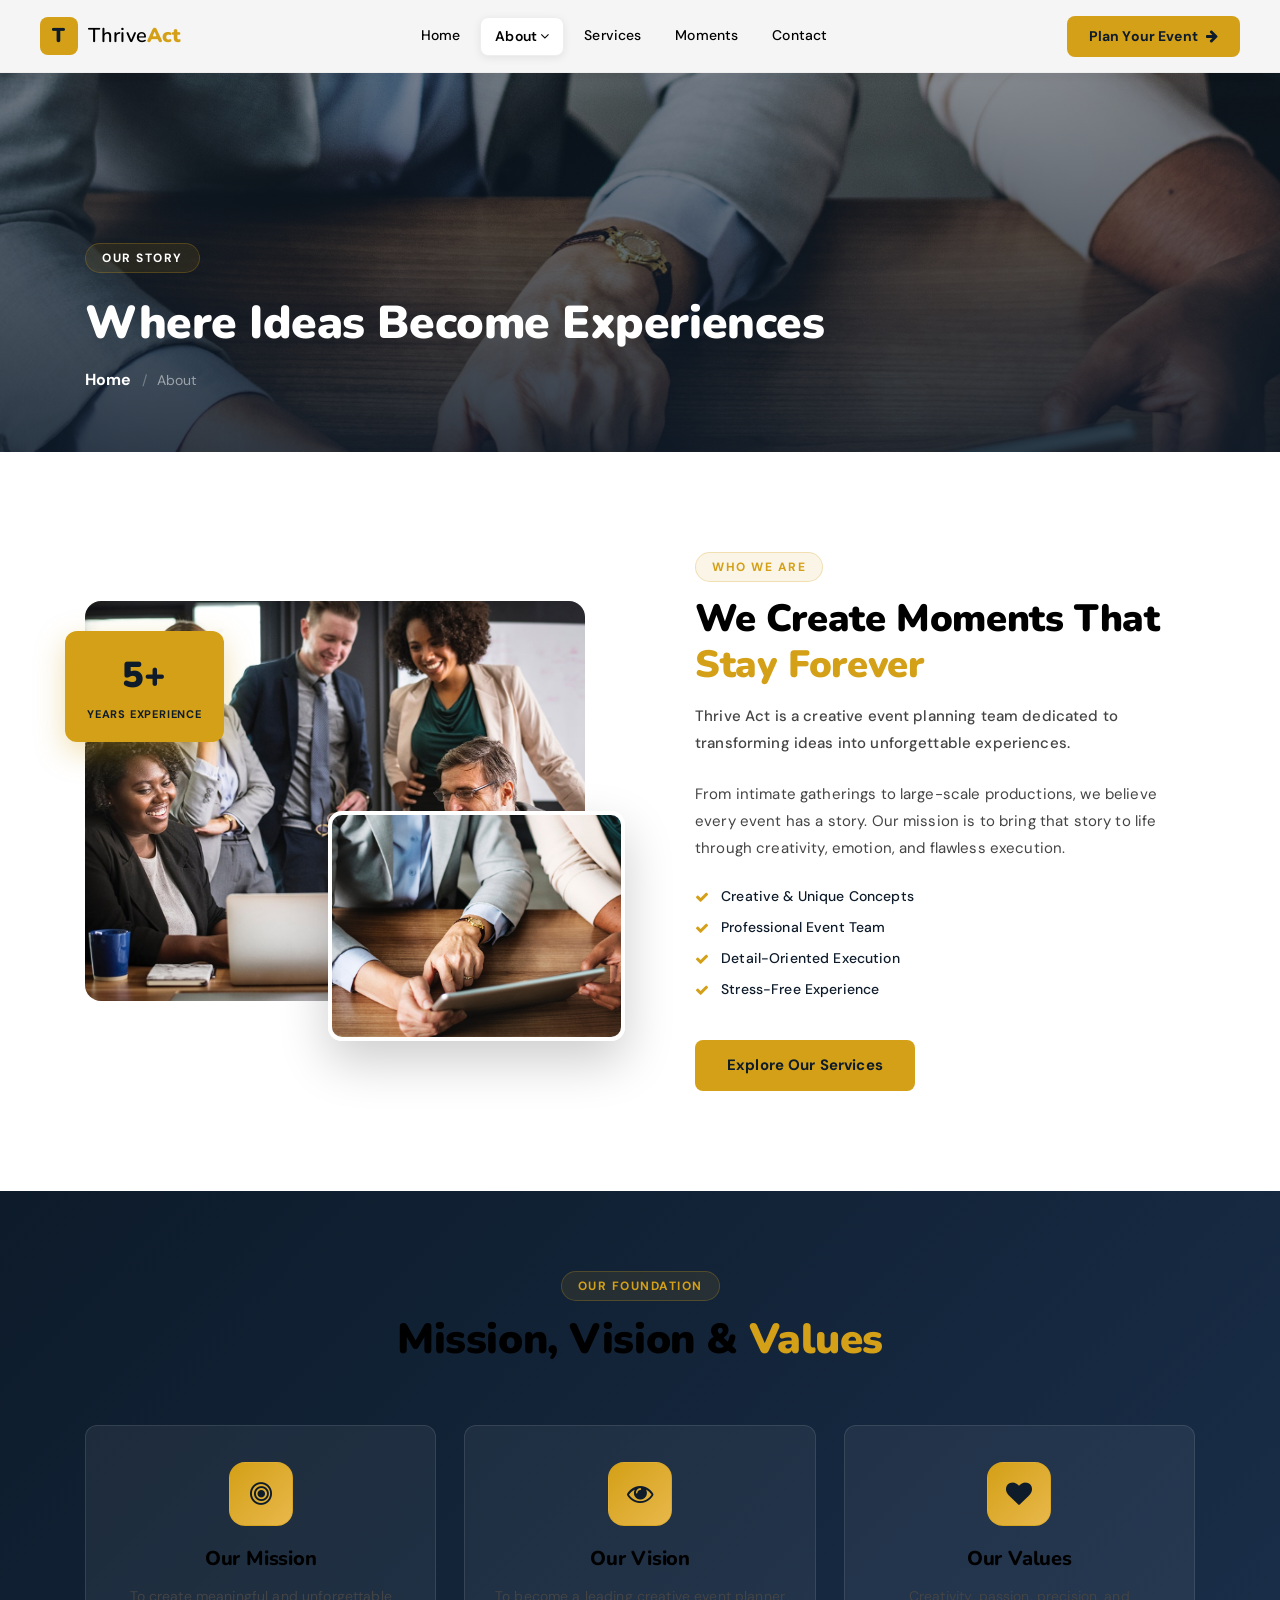
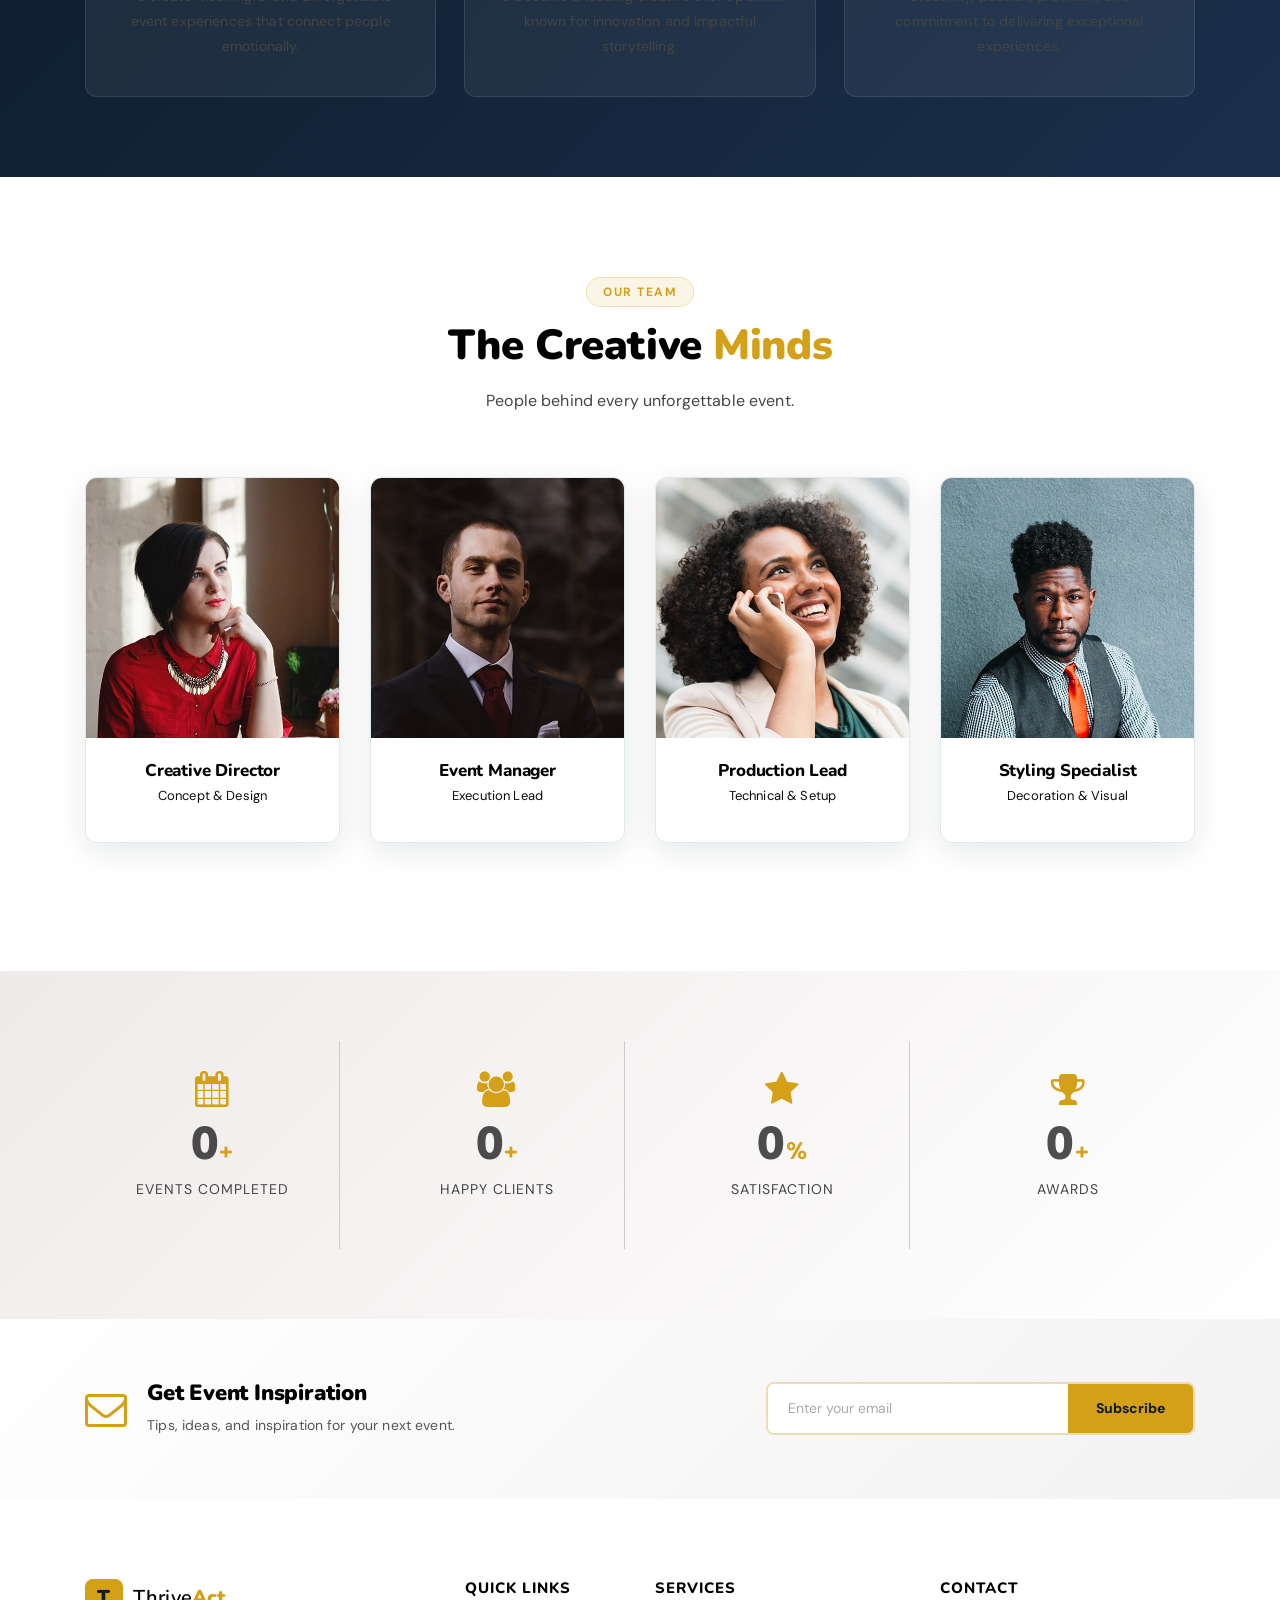
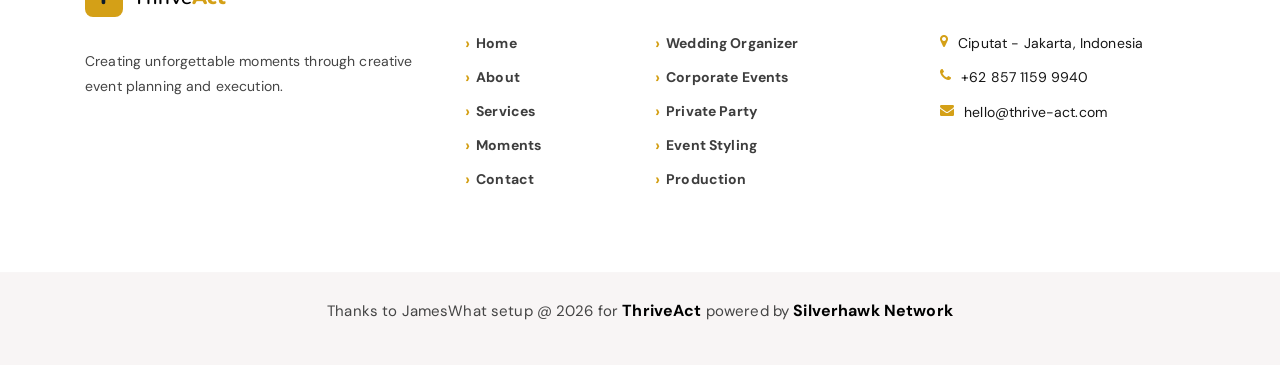
==== commit db2d8bd6: "Add files via upload" ====
--- a/about.html
+++ b/about.html
@@ -46,7 +46,9 @@
           <ul>
             <li><a href="index.html">Home</a></li>
             <li class="has-drop">
-              <a href="about.html" class="active">About <i class="fa fa-angle-down"></i></a>
+              <a href="about.html" class="active"
+                >About <i class="fa fa-angle-down"></i
+              ></a>
               <ul class="ve-dropdown">
                 <li><a href="about.html" class="active">About Us</a></li>
                 <li><a href="services.html">Our Events</a></li>
@@ -373,7 +375,9 @@
           <div class="col-12 col-sm-6 col-lg-3 mb-50">
             <h5 class="ve-footer-title">Contact</h5>
             <ul class="ve-footer-contact">
-              <li><i class="fa fa-map-marker"></i> Ciputat - Jakarta, Indonesia</li>
+              <li>
+                <i class="fa fa-map-marker"></i> Ciputat - Jakarta, Indonesia
+              </li>
               <li><i class="fa fa-phone"></i> +62 857 1159 9940</li>
               <li><i class="fa fa-envelope"></i> hello@thrive-act.com</li>
             </ul>
@@ -389,14 +393,9 @@
               document.write(new Date().getFullYear());
             </script>
             for
-            <a href="https://thrive-act.com" class="text-white" target="_blank"
-              >ThriveAct
-            </a>
-            • powered by
-            <a
-              href="https://silverhawk.web.id"
-              class="text-white"
-              target="_blank"
+            <a href="https://thrive-act.com" target="_blank">ThriveAct </a>
+            powered by
+            <a href="https://silverhawk.web.id" target="_blank"
               >Silverhawk Network
             </a>
           </p>
--- a/css/custom-override.css
+++ b/css/custom-override.css
@@ -8,37 +8,51 @@
 
 /* ---- CSS VARIABLES ---- */
 :root {
-  --ve-dark:     #0d1b2a;
-  --ve-dark2:    #162032;
-  --ve-navy:     #1a2f4b;
-  --ve-gold:     #d4a017;
-  --ve-gold2:    #e8b84b;
-  --ve-light:    #f4f7fb;
-  --ve-white:    #ffffff;
-  --ve-text:     #4a5568;
-  --ve-border:   #e2e8f0;
-  --ve-radius:   12px;
-  --ve-shadow:   0 8px 30px rgba(13,27,42,0.10);
-  --ve-trans:    all 0.3s ease;
+  --ve-grey: hwb(0 64% 27% / 0.226);
+  --ve-dark: #0d1b2a;
+  --ve-dark2: #162032;
+  --ve-navy: #1a2f4b;
+  --ve-gold: #d4a017;
+  --ve-gold2: #e8b84b;
+  --ve-light: #f4f7fb;
+  --ve-white: #ffffff;
+  --ve-text: #0b0b0c;
+  --ve-border: #e2e8f0;
+  --ve-radius: 12px;
+  --ve-shadow: 0 8px 30px rgba(13, 27, 42, 0.1);
+  --ve-trans: all 0.3s ease;
 }
 
 /* ---- RESET BODY FONTS ---- */
-body { font-family: 'DM Sans', sans-serif; color: var(--ve-text); }
-h1,h2,h3,h4,h5,h6 { font-family: 'Nunito', sans-serif; color: var(--ve-dark); }
+body {
+  font-family: "DM Sans", sans-serif;
+  color: var(--ve-text);
+}
+h1,
+h2,
+h3,
+h4,
+h5,
+h6 {
+  font-family: "Nunito", sans-serif;
+  color: var(--ve-dark);
+}
 
 /* ============================================================
    NAVBAR
    ============================================================ */
 .ve-header {
   position: fixed;
-  top: 0; left: 0; right: 0;
+  top: 0;
+  left: 0;
+  right: 0;
   z-index: 9999;
   background: var(--ve-dark);
-  box-shadow: 0 2px 20px rgba(0,0,0,0.25);
+  box-shadow: 0 2px 20px rgba(0, 0, 0, 0.25);
   transition: var(--ve-trans);
 }
 .ve-header.scrolled {
-  background: rgba(13,27,42,0.97);
+  background: rgba(13, 27, 42, 0.97);
   backdrop-filter: blur(10px);
 }
 .ve-nav-wrap {
@@ -49,601 +63,2121 @@
   height: 72px;
 }
 /* Logo */
-.ve-logo a { display:flex; align-items:center; gap:10px; text-decoration:none; }
+.ve-logo a {
+  display: flex;
+  align-items: center;
+  gap: 10px;
+  text-decoration: none;
+}
 .ve-logo-icon {
-  width:38px; height:38px;
+  width: 38px;
+  height: 38px;
   background: var(--ve-gold);
   color: var(--ve-dark);
   border-radius: 8px;
-  display:flex; align-items:center; justify-content:center;
-  font-family:'Nunito',sans-serif; font-weight:900; font-size:20px;
-}
-.ve-logo-text { font-family:'Nunito',sans-serif; font-size:20px; color:#fff; font-weight:600; }
-.ve-logo-text strong { color: var(--ve-gold); font-weight:900; }
+  display: flex;
+  align-items: center;
+  justify-content: center;
+  font-family: "Nunito", sans-serif;
+  font-weight: 900;
+  font-size: 20px;
+}
+.ve-logo-text {
+  font-family: "Nunito", sans-serif;
+  font-size: 20px;
+  color: #fff;
+  font-weight: 600;
+}
+.ve-logo-text strong {
+  color: var(--ve-gold);
+  font-weight: 900;
+}
 
 /* Nav links */
-.ve-nav ul { list-style:none; margin:0; padding:0; display:flex; gap:6px; }
-.ve-nav ul li { position:relative; }
+.ve-nav ul {
+  list-style: none;
+  margin: 0;
+  padding: 0;
+  display: flex;
+  gap: 6px;
+}
+.ve-nav ul li {
+  position: relative;
+}
 .ve-nav ul li a {
-  display:block; padding:8px 14px; color:rgba(255,255,255,0.8);
-  font-size:14px; font-weight:500; text-decoration:none;
-  border-radius:6px; transition:var(--ve-trans);
-}
-.ve-nav ul li a:hover, .ve-nav ul li a.active { color:#fff; background:rgba(212,160,23,0.15); }
-.ve-nav ul li a.active { color:var(--ve-gold); }
+  display: block;
+  padding: 8px 14px;
+  color: rgba(255, 255, 255, 0.8);
+  font-size: 14px;
+  font-weight: 500;
+  text-decoration: none;
+  border-radius: 6px;
+  transition: var(--ve-trans);
+}
+
+/* === NAV MENU FINAL CLEAN === */
+/* default hover */
+.ve-nav ul li a:hover {
+  background: #f5f5f5;
+  color: #000;
+}
+
+/* active menu */
+.ve-nav ul li a.active {
+  background: #ffffff;
+  color: #000;
+  border: 1px solid #eee;
+  box-shadow: 0 2px 8px rgba(0, 0, 0, 0.08);
+  border-radius: 8px;
+  font-weight: 600;
+}
 
 /* Dropdown */
-.ve-nav .has-drop:hover .ve-dropdown { opacity:1; visibility:visible; transform:translateY(0); }
+.ve-nav .has-drop:hover .ve-dropdown {
+  opacity: 1;
+  visibility: visible;
+  transform: translateY(0);
+}
 .ve-dropdown {
-  position:absolute; top:100%; left:0; min-width:200px;
-  background: var(--ve-dark2); border-radius:10px;
-  padding:10px 0; opacity:0; visibility:hidden;
-  transform:translateY(10px); transition:var(--ve-trans);
-  box-shadow: 0 20px 40px rgba(0,0,0,0.3);
-  border:1px solid rgba(255,255,255,0.08);
-}
-.ve-dropdown li a { padding:10px 20px; border-radius:0; color:rgba(255,255,255,0.7); font-size:13px; }
-.ve-dropdown li a:hover { color:#fff; background:rgba(212,160,23,0.12); }
+  position: absolute;
+  top: 100%;
+  left: 0;
+  min-width: 200px;
+  background: var(--ve-dark2);
+  border-radius: 10px;
+  padding: 10px 0;
+  opacity: 0;
+  visibility: hidden;
+  transform: translateY(10px);
+  transition: var(--ve-trans);
+  box-shadow: 0 20px 40px rgba(0, 0, 0, 0.3);
+  border: 1px solid rgba(255, 255, 255, 0.08);
+}
+.ve-dropdown li a {
+  padding: 10px 20px;
+  border-radius: 0;
+  color: rgba(255, 255, 255, 0.7);
+  font-size: 13px;
+}
+.ve-dropdown li a:hover {
+  color: #fff;
+  background: rgba(212, 160, 23, 0.12);
+}
 
 /* CTA button */
 .ve-nav-cta .ve-cta-btn {
-  display:inline-flex; align-items:center; gap:8px;
-  background: var(--ve-gold); color: var(--ve-dark);
-  padding:10px 22px; border-radius:8px;
-  font-weight:700; font-size:14px; text-decoration:none;
-  transition:var(--ve-trans);
-}
-.ve-cta-btn:hover { background:var(--ve-gold2); transform:translateY(-1px); }
+  display: inline-flex;
+  align-items: center;
+  gap: 8px;
+  background: var(--ve-gold);
+  color: var(--ve-dark);
+  padding: 10px 22px;
+  border-radius: 8px;
+  font-weight: 700;
+  font-size: 14px;
+  text-decoration: none;
+  transition: var(--ve-trans);
+}
+.ve-cta-btn:hover {
+  background: var(--ve-gold2);
+  transform: translateY(-1px);
+}
 
 /* Mobile toggle */
-.ve-toggler { display:none; flex-direction:column; gap:5px; background:none; border:none; cursor:pointer; padding:4px; }
-.ve-toggler span { display:block; width:24px; height:2px; background:#fff; border-radius:2px; transition:var(--ve-trans); }
+.ve-toggler {
+  display: none;
+  flex-direction: column;
+  gap: 5px;
+  background: none;
+  border: none;
+  cursor: pointer;
+  padding: 4px;
+}
+.ve-toggler span {
+  display: block;
+  width: 24px;
+  height: 2px;
+  background: #fff;
+  border-radius: 2px;
+  transition: var(--ve-trans);
+}
 
 /* Mobile menu */
 .ve-mobile-menu {
-  display:none; background:var(--ve-dark2); padding:16px 20px;
-  border-top:1px solid rgba(255,255,255,0.08);
-}
-.ve-mobile-menu.open { display:block; }
-.ve-mobile-menu ul { list-style:none; margin:0; padding:0; }
-.ve-mobile-menu ul li a { display:block; padding:12px 8px; color:rgba(255,255,255,0.8); text-decoration:none; border-bottom:1px solid rgba(255,255,255,0.05); }
+  display: none;
+  background: var(--ve-dark2);
+  padding: 16px 20px;
+  border-top: 1px solid rgba(255, 255, 255, 0.08);
+}
+.ve-mobile-menu.open {
+  display: block;
+}
+.ve-mobile-menu ul {
+  list-style: none;
+  margin: 0;
+  padding: 0;
+}
+.ve-mobile-menu ul li a {
+  display: block;
+  padding: 12px 8px;
+  color: rgba(255, 255, 255, 0.8);
+  text-decoration: none;
+  border-bottom: 1px solid rgba(255, 255, 255, 0.05);
+}
 
 /* ============================================================
    HERO
    ============================================================ */
 .ve-hero {
-  display:flex; min-height:100vh;
-  padding-top:72px; background:var(--ve-dark);
-  overflow:hidden;
+  display: flex;
+  min-height: 100vh;
+  padding-top: 72px;
+  background: var(--ve-dark);
+  overflow: hidden;
 }
 .ve-hero-left {
-  flex:0 0 55%; padding:80px 60px 80px 80px;
-  display:flex; flex-direction:column; justify-content:center;
-  position:relative; z-index:2;
-}
+  flex: 0 0 55%;
+  padding: 80px 60px 80px 80px;
+  display: flex;
+  flex-direction: column;
+  justify-content: center;
+  position: relative;
+  z-index: 2;
+}
+
+/* === HERO BADGE PUTIH CLEAN === */
 .ve-hero-badge {
-  display:inline-block; background:rgba(212,160,23,0.15);
-  color:var(--ve-gold); border:1px solid rgba(212,160,23,0.3);
-  border-radius:50px; padding:6px 18px; font-size:13px; font-weight:600;
-  margin-bottom:28px; letter-spacing:0.5px;
-}
+  display: inline-block;
+  background: #f5f5f5 !important;
+  color: #000 !important;
+  border: 1px solid #eee !important;
+  box-shadow: 0 4px 12px rgba(0, 0, 0, 0.06);
+  border-radius: 50px;
+  padding: 6px 18px;
+  font-size: 13px;
+  font-weight: 600;
+  margin-bottom: 28px;
+  letter-spacing: 0.5px;
+}
+
 .ve-hero-left h1 {
-  font-size:62px; line-height:1.1; color:#fff; font-weight:900;
-  margin-bottom:22px;
-}
-.ve-hero-left h1 .ve-highlight { color:var(--ve-gold); }
-.ve-hero-left p { font-size:17px; color:rgba(255,255,255,0.65); line-height:1.7; margin-bottom:40px; max-width:480px; }
+  font-size: 62px;
+  line-height: 1.1;
+  color: #fff;
+  font-weight: 900;
+  margin-bottom: 22px;
+}
+.ve-hero-left h1 .ve-highlight {
+  color: var(--ve-gold);
+}
+.ve-hero-left p {
+  font-size: 17px;
+  color: rgba(255, 255, 255, 0.65);
+  line-height: 1.7;
+  margin-bottom: 40px;
+  max-width: 480px;
+}
 
 /* Hero buttons */
-.ve-hero-btns { display:flex; gap:16px; flex-wrap:wrap; margin-bottom:50px; }
+.ve-hero-btns {
+  display: flex;
+  gap: 16px;
+  flex-wrap: wrap;
+  margin-bottom: 50px;
+}
 .ve-btn-primary {
-  display:inline-block; background:var(--ve-gold); color:var(--ve-dark);
-  padding:14px 32px; border-radius:8px; font-weight:700; font-size:15px;
-  text-decoration:none; transition:var(--ve-trans);
-}
-.ve-btn-primary:hover { background:var(--ve-gold2); transform:translateY(-2px); box-shadow:0 8px 25px rgba(212,160,23,0.4); color:var(--ve-dark); }
+  display: inline-block;
+  background: var(--ve-gold);
+  color: var(--ve-dark);
+  padding: 14px 32px;
+  border-radius: 8px;
+  font-weight: 700;
+  font-size: 15px;
+  text-decoration: none;
+  transition: var(--ve-trans);
+}
+.ve-btn-primary:hover {
+  background: var(--ve-gold2);
+  transform: translateY(-2px);
+  box-shadow: 0 8px 25px rgba(212, 160, 23, 0.4);
+  color: var(--ve-dark);
+}
 .ve-btn-ghost {
-  display:inline-block; border:2px solid rgba(255,255,255,0.25);
-  color:#fff; padding:12px 30px; border-radius:8px;
-  font-weight:600; font-size:15px; text-decoration:none; transition:var(--ve-trans);
-}
-.ve-btn-ghost:hover { border-color:var(--ve-gold); color:var(--ve-gold); background:rgba(212,160,23,0.08); }
+  display: inline-block;
+  border: 2px solid rgba(255, 255, 255, 0.25);
+  color: #fff;
+  padding: 12px 30px;
+  border-radius: 8px;
+  font-weight: 600;
+  font-size: 15px;
+  text-decoration: none;
+  transition: var(--ve-trans);
+}
+.ve-btn-ghost:hover {
+  border-color: var(--ve-gold);
+  color: var(--ve-gold);
+  background: rgba(212, 160, 23, 0.08);
+}
 
 /* Hero stats */
-.ve-hero-stats { display:flex; align-items:center; gap:24px; }
-.ve-stat strong { display:block; font-size:28px; color:#fff; font-family:'Nunito',sans-serif; font-weight:900; }
-.ve-stat span { font-size:12px; color:rgba(255,255,255,0.5); text-transform:uppercase; letter-spacing:1px; }
-.ve-stat-divider { width:1px; height:40px; background:rgba(255,255,255,0.15); }
+.ve-hero-stats {
+  display: flex;
+  align-items: center;
+  gap: 24px;
+}
+.ve-stat strong {
+  display: block;
+  font-size: 28px;
+  color: #fff;
+  font-family: "Nunito", sans-serif;
+  font-weight: 900;
+}
+.ve-stat span {
+  font-size: 12px;
+  color: rgba(255, 255, 255, 0.5);
+  text-transform: uppercase;
+  letter-spacing: 1px;
+}
+.ve-stat-divider {
+  width: 1px;
+  height: 40px;
+  background: rgba(255, 255, 255, 0.15);
+}
 
 /* Hero right */
 .ve-hero-right {
-  flex:0 0 45%; position:relative; overflow:hidden;
+  flex: 0 0 45%;
+  position: relative;
+  overflow: hidden;
 }
 .ve-hero-img-main {
-  position:absolute; inset:0;
-  background-size:cover; background-position:center;
-}
-.ve-hero-img-main::after { content:''; position:absolute; inset:0; background:linear-gradient(120deg, var(--ve-dark) 0%, transparent 40%); }
+  position: absolute;
+  inset: 0;
+  background-size: cover;
+  background-position: center;
+}
+.ve-hero-img-main::after {
+  content: "";
+  position: absolute;
+  inset: 0;
+  background: linear-gradient(120deg, var(--ve-dark) 0%, transparent 40%);
+}
 .ve-hero-img-accent {
-  position:absolute; bottom:40px; right:40px;
-  width:200px; height:140px; border-radius:14px;
-  background-size:cover; background-position:center;
-  border:3px solid var(--ve-gold); box-shadow:0 20px 50px rgba(0,0,0,0.4);
-  z-index:3;
+  position: absolute;
+  bottom: 40px;
+  right: 40px;
+  width: 200px;
+  height: 140px;
+  border-radius: 14px;
+  background-size: cover;
+  background-position: center;
+  border: 3px solid var(--ve-gold);
+  box-shadow: 0 20px 50px rgba(0, 0, 0, 0.4);
+  z-index: 3;
 }
 .ve-float-card {
-  position:absolute; top:60px; right:60px; z-index:4;
-  background:rgba(255,255,255,0.95); border-radius:14px;
-  padding:16px 20px; display:flex; align-items:center; gap:14px;
-  box-shadow:0 20px 50px rgba(0,0,0,0.35); backdrop-filter:blur(10px);
-}
-.ve-float-card i { font-size:28px; color:var(--ve-gold); }
-.ve-float-card strong { display:block; font-size:22px; font-family:'Nunito',sans-serif; font-weight:900; color:var(--ve-dark); }
-.ve-float-card span { font-size:12px; color:var(--ve-text); }
+  position: absolute;
+  top: 60px;
+  right: 60px;
+  z-index: 4;
+  background: rgba(255, 255, 255, 0.95);
+  border-radius: 14px;
+  padding: 16px 20px;
+  display: flex;
+  align-items: center;
+  gap: 14px;
+  box-shadow: 0 20px 50px rgba(0, 0, 0, 0.35);
+  backdrop-filter: blur(10px);
+}
+.ve-float-card i {
+  font-size: 28px;
+  color: var(--ve-gold);
+}
+.ve-float-card strong {
+  display: block;
+  font-size: 22px;
+  font-family: "Nunito", sans-serif;
+  font-weight: 900;
+  color: var(--ve-dark);
+}
+.ve-float-card span {
+  font-size: 12px;
+  color: var(--ve-text);
+}
 
 /* ============================================================
-   TRUST BAR
+   TRUST BAR bg bukqn putih cek di sini
    ============================================================ */
 .ve-trust-bar {
   background: var(--ve-gold);
   padding: 14px 0;
-  overflow:hidden;
-  white-space:nowrap;
+  overflow: hidden;
+  white-space: nowrap;
 }
 .ve-trust-inner {
-  display:inline-flex; gap:60px;
+  display: inline-flex;
+  gap: 60px;
   animation: ve-marquee 25s linear infinite;
 }
-.ve-trust-inner span { font-size:13px; font-weight:700; color:var(--ve-dark); display:inline-flex; align-items:center; gap:8px; }
-.ve-trust-inner span i { font-size:14px; }
-@keyframes ve-marquee { from { transform:translateX(0); } to { transform:translateX(-50%); } }
+.ve-trust-inner span {
+  font-size: 13px;
+  font-weight: 700;
+  color: var(--ve-dark);
+  display: inline-flex;
+  align-items: center;
+  gap: 8px;
+}
+.ve-trust-inner span i {
+  font-size: 14px;
+}
+@keyframes ve-marquee {
+  from {
+    transform: translateX(0);
+  }
+  to {
+    transform: translateX(-50%);
+  }
+}
 
 /* ============================================================
    SECTION SHARED
    ============================================================ */
-.ve-section { padding: 100px 0; }
-.ve-section-header { margin-bottom:60px; }
+.ve-section {
+  padding: 100px 0;
+}
+.ve-section-header {
+  margin-bottom: 60px;
+}
 .ve-section-tag {
-  display:inline-block; background:rgba(212,160,23,0.1);
-  color:var(--ve-gold); border:1px solid rgba(212,160,23,0.25);
-  border-radius:50px; padding:5px 16px; font-size:12px; font-weight:700;
-  text-transform:uppercase; letter-spacing:1.5px; margin-bottom:14px;
-}
-.ve-section-header h2 { font-size:42px; font-weight:900; color:var(--ve-dark); margin-bottom:14px; line-height:1.2; }
-.ve-section-header h2 span { color:var(--ve-gold); }
-.ve-section-header p { font-size:16px; color:var(--ve-text); max-width:580px; margin:0 auto; }
+  display: inline-block;
+  background: rgba(212, 160, 23, 0.1);
+  color: var(--ve-gold);
+  border: 1px solid rgba(212, 160, 23, 0.25);
+  border-radius: 50px;
+  padding: 5px 16px;
+  font-size: 12px;
+  font-weight: 700;
+  text-transform: uppercase;
+  letter-spacing: 1.5px;
+  margin-bottom: 14px;
+}
+.ve-section-header h2 {
+  font-size: 42px;
+  font-weight: 900;
+  color: var(--ve-dark);
+  margin-bottom: 14px;
+  line-height: 1.2;
+}
+.ve-section-header h2 span {
+  color: var(--ve-gold);
+}
+.ve-section-header p {
+  font-size: 16px;
+  color: var(--ve-text);
+  max-width: 580px;
+  margin: 0 auto;
+}
 
 /* ============================================================
    SERVICES GRID
    ============================================================ */
-.ve-services-section { background: var(--ve-light); }
+.ve-services-section {
+  background: var(--ve-light);
+}
 .ve-services-grid {
-  display:grid; grid-template-columns:repeat(3, 1fr);
-  gap:28px;
+  display: grid;
+  grid-template-columns: repeat(3, 1fr);
+  gap: 28px;
 }
 .ve-service-card {
-  background:#fff; border-radius:var(--ve-radius);
-  padding:36px 30px; transition:var(--ve-trans);
-  border:1px solid var(--ve-border);
-  position:relative; overflow:hidden;
+  background: #fff;
+  border-radius: var(--ve-radius);
+  padding: 36px 30px;
+  transition: var(--ve-trans);
+  border: 1px solid var(--ve-border);
+  position: relative;
+  overflow: hidden;
 }
 .ve-service-card::before {
-  content:''; position:absolute; bottom:0; left:0; right:0; height:3px;
+  content: "";
+  position: absolute;
+  bottom: 0;
+  left: 0;
+  right: 0;
+  height: 3px;
   background: linear-gradient(90deg, var(--ve-gold), var(--ve-gold2));
-  transform:scaleX(0); transform-origin:left; transition:var(--ve-trans);
-}
-.ve-service-card:hover { transform:translateY(-6px); box-shadow:var(--ve-shadow); }
-.ve-service-card:hover::before { transform:scaleX(1); }
+  transform: scaleX(0);
+  transform-origin: left;
+  transition: var(--ve-trans);
+}
+.ve-service-card:hover {
+  transform: translateY(-6px);
+  box-shadow: var(--ve-shadow);
+}
+.ve-service-card:hover::before {
+  transform: scaleX(1);
+}
 .ve-service-icon {
-  width:60px; height:60px; background:linear-gradient(135deg, var(--ve-dark), var(--ve-navy));
-  border-radius:14px; display:flex; align-items:center; justify-content:center;
-  margin-bottom:22px; font-size:26px; color:var(--ve-gold);
-}
-.ve-service-card h4 { font-size:18px; font-weight:800; color:var(--ve-dark); margin-bottom:10px; }
-.ve-service-card p { font-size:14px; line-height:1.7; margin-bottom:20px; color:var(--ve-text); }
-.ve-card-link { font-size:14px; font-weight:700; color:var(--ve-gold); text-decoration:none; display:inline-flex; align-items:center; gap:6px; transition:var(--ve-trans); }
-.ve-card-link:hover { gap:10px; color:var(--ve-dark); }
+  width: 60px;
+  height: 60px;
+  background: linear-gradient(135deg, var(--ve-dark), var(--ve-navy));
+  border-radius: 14px;
+  display: flex;
+  align-items: center;
+  justify-content: center;
+  margin-bottom: 22px;
+  font-size: 26px;
+  color: var(--ve-gold);
+}
+.ve-service-card h4 {
+  font-size: 18px;
+  font-weight: 800;
+  color: var(--ve-dark);
+  margin-bottom: 10px;
+}
+.ve-service-card p {
+  font-size: 14px;
+  line-height: 1.7;
+  margin-bottom: 20px;
+  color: var(--ve-text);
+}
+.ve-card-link {
+  font-size: 14px;
+  font-weight: 700;
+  color: var(--ve-gold);
+  text-decoration: none;
+  display: inline-flex;
+  align-items: center;
+  gap: 6px;
+  transition: var(--ve-trans);
+}
+.ve-card-link:hover {
+  gap: 10px;
+  color: var(--ve-dark);
+}
 
 /* ============================================================
    WHY US
    ============================================================ */
-.ve-whyus-section { background:#fff; }
-.ve-whyus-img-wrap { position:relative; padding-bottom:40px; padding-right:40px; }
-.ve-whyus-img-main { height:480px; border-radius:16px; background-size:cover; background-position:center; }
+.ve-whyus-section {
+  background: #fff;
+}
+.ve-whyus-img-wrap {
+  position: relative;
+  padding-bottom: 40px;
+  padding-right: 40px;
+}
+.ve-whyus-img-main {
+  height: 480px;
+  border-radius: 16px;
+  background-size: cover;
+  background-position: center;
+}
 .ve-whyus-badge {
-  position:absolute; bottom:0; right:0;
-  background: var(--ve-gold); border-radius:14px; padding:22px 28px;
-  text-align:center; min-width:160px;
-}
-.ve-whyus-badge strong { display:block; font-size:40px; font-family:'Nunito',sans-serif; font-weight:900; color:var(--ve-dark); }
-.ve-whyus-badge span { font-size:12px; font-weight:600; color:var(--ve-dark); opacity:0.7; text-transform:uppercase; letter-spacing:0.8px; }
-
-.ve-whyus-content { padding-left:40px; }
-.ve-whyus-content h2 { font-size:40px; font-weight:900; line-height:1.2; margin-bottom:16px; }
-.ve-whyus-content h2 span { color:var(--ve-gold); }
-.ve-whyus-content > p { font-size:15px; line-height:1.8; margin-bottom:32px; }
-
-.ve-checklist { display:flex; flex-direction:column; gap:22px; }
-.ve-check-item { display:flex; align-items:flex-start; gap:16px; }
-.ve-check-item > i { font-size:22px; color:var(--ve-gold); margin-top:2px; flex-shrink:0; }
-.ve-check-item strong { display:block; font-size:16px; font-weight:800; color:var(--ve-dark); margin-bottom:4px; }
-.ve-check-item p { font-size:14px; color:var(--ve-text); margin:0; line-height:1.6; }
-.mt-30 { margin-top:30px; }
+  position: absolute;
+  bottom: 0;
+  right: 0;
+  background: var(--ve-gold);
+  border-radius: 14px;
+  padding: 22px 28px;
+  text-align: center;
+  min-width: 160px;
+}
+.ve-whyus-badge strong {
+  display: block;
+  font-size: 40px;
+  font-family: "Nunito", sans-serif;
+  font-weight: 900;
+  color: var(--ve-dark);
+}
+.ve-whyus-badge span {
+  font-size: 12px;
+  font-weight: 600;
+  color: var(--ve-dark);
+  opacity: 0.7;
+  text-transform: uppercase;
+  letter-spacing: 0.8px;
+}
+
+.ve-whyus-content {
+  padding-left: 40px;
+}
+.ve-whyus-content h2 {
+  font-size: 40px;
+  font-weight: 900;
+  line-height: 1.2;
+  margin-bottom: 16px;
+}
+.ve-whyus-content h2 span {
+  color: var(--ve-gold);
+}
+.ve-whyus-content > p {
+  font-size: 15px;
+  line-height: 1.8;
+  margin-bottom: 32px;
+}
+
+.ve-checklist {
+  display: flex;
+  flex-direction: column;
+  gap: 22px;
+}
+.ve-check-item {
+  display: flex;
+  align-items: flex-start;
+  gap: 16px;
+}
+.ve-check-item > i {
+  font-size: 22px;
+  color: var(--ve-gold);
+  margin-top: 2px;
+  flex-shrink: 0;
+}
+.ve-check-item strong {
+  display: block;
+  font-size: 16px;
+  font-weight: 800;
+  color: var(--ve-dark);
+  margin-bottom: 4px;
+}
+.ve-check-item p {
+  font-size: 14px;
+  color: var(--ve-text);
+  margin: 0;
+  line-height: 1.6;
+}
+.mt-30 {
+  margin-top: 30px;
+}
 
 /* ============================================================
    COUNTERS
    ============================================================ */
 .ve-counter-section {
-  background: linear-gradient(135deg, var(--ve-dark) 0%, var(--ve-navy) 100%);
-  padding:70px 0;
-}
-.ve-counter-grid { display:grid; grid-template-columns:repeat(4,1fr); gap:30px; }
-.ve-counter-item { text-align:center; padding:30px 20px; border-right:1px solid rgba(255,255,255,0.1); }
-.ve-counter-item:last-child { border-right:none; }
-.ve-counter-item i { font-size:36px; color:var(--ve-gold); margin-bottom:14px; display:block; }
-.ve-counter-item strong { font-size:46px; font-family:'Nunito',sans-serif; font-weight:900; color:#fff; line-height:1; }
-.ve-counter-item span { font-size:24px; color:var(--ve-gold); font-weight:700; }
-.ve-counter-item p { font-size:14px; color:rgba(255,255,255,0.55); margin-top:6px; text-transform:uppercase; letter-spacing:1px; }
-
+  /* background: linear-gradient(135deg, var(--ve-dark) 0%, var(--ve-navy) 100%); */
+  background: linear-gradient(135deg, var(--ve-grey) 0%, var(--ve-white) 100%);
+  padding: 70px 0;
+}
+.ve-counter-grid {
+  display: grid;
+  grid-template-columns: repeat(4, 1fr);
+  gap: 30px;
+}
+.ve-counter-item {
+  text-align: center;
+  padding: 30px 20px;
+  /* border-right: 1px solid rgba(255, 255, 255, 0); */
+  border-right: 1px solid #ccc;
+}
+.ve-counter-item:last-child {
+  border-right: none;
+}
+.ve-counter-item i {
+  font-size: 36px;
+  color: var(--ve-gold);
+  margin-bottom: 14px;
+  display: block;
+}
+.ve-counter-item strong {
+  font-size: 46px;
+  font-family: "Nunito", sans-serif;
+  font-weight: 900;
+  color: #000000b0;
+  line-height: 1;
+}
+.ve-counter-item span {
+  font-size: 24px;
+  color: var(--ve-gold);
+  font-weight: 700;
+}
+.ve-counter-item p {
+  font-size: 14px;
+  color: rgba(255, 255, 255, 0.55);
+  margin-top: 6px;
+  text-transform: uppercase;
+  letter-spacing: 1px;
+}
 /* ============================================================
    TESTIMONIALS
    ============================================================ */
-.ve-testimonials-section { background:var(--ve-light); }
-.ve-testi-grid { display:grid; grid-template-columns:repeat(3,1fr); gap:28px; }
+.ve-testimonials-section {
+  background: var(--ve-light);
+}
+.ve-testi-grid {
+  display: grid;
+  grid-template-columns: repeat(3, 1fr);
+  gap: 28px;
+}
 .ve-testi-card {
-  background:#fff; border-radius:var(--ve-radius); padding:32px 28px;
-  box-shadow:var(--ve-shadow); border:1px solid var(--ve-border); transition:var(--ve-trans);
-}
-.ve-testi-card:hover { transform:translateY(-4px); }
-.ve-testi-stars { font-size:18px; color:var(--ve-gold); margin-bottom:16px; letter-spacing:2px; }
-.ve-testi-card > p { font-size:15px; line-height:1.8; color:var(--ve-text); margin-bottom:24px; font-style:italic; }
-.ve-testi-author { display:flex; align-items:center; gap:14px; }
-.ve-testi-avatar { width:50px; height:50px; border-radius:50%; background-size:cover; background-position:center; flex-shrink:0; }
-.ve-testi-author strong { display:block; font-size:15px; font-weight:800; color:var(--ve-dark); }
-.ve-testi-author span { font-size:13px; color:var(--ve-text); }
+  background: #fff;
+  border-radius: var(--ve-radius);
+  padding: 32px 28px;
+  box-shadow: var(--ve-shadow);
+  border: 1px solid var(--ve-border);
+  transition: var(--ve-trans);
+}
+.ve-testi-card:hover {
+  transform: translateY(-4px);
+}
+.ve-testi-stars {
+  font-size: 18px;
+  color: var(--ve-gold);
+  margin-bottom: 16px;
+  letter-spacing: 2px;
+}
+.ve-testi-card > p {
+  font-size: 15px;
+  line-height: 1.8;
+  color: var(--ve-text);
+  margin-bottom: 24px;
+  font-style: italic;
+}
+.ve-testi-author {
+  display: flex;
+  align-items: center;
+  gap: 14px;
+}
+.ve-testi-avatar {
+  width: 50px;
+  height: 50px;
+  border-radius: 50%;
+  background-size: cover;
+  background-position: center;
+  flex-shrink: 0;
+}
+.ve-testi-author strong {
+  display: block;
+  font-size: 15px;
+  font-weight: 800;
+  color: var(--ve-dark);
+}
+.ve-testi-author span {
+  font-size: 13px;
+  color: var(--ve-text);
+}
 
 /* ============================================================
    CTA BANNER
    ============================================================ */
-.ve-cta-banner { position:relative; padding:90px 0; background-size:cover; background-position:center; }
-.ve-cta-overlay { position:absolute; inset:0; background:linear-gradient(90deg, rgba(13,27,42,0.92) 60%, rgba(13,27,42,0.6)); }
-.ve-cta-content { position:relative; z-index:2; }
-.ve-cta-content h2 { font-size:38px; font-weight:900; color:#fff; margin-bottom:14px; }
-.ve-cta-content h2 span { color:var(--ve-gold); }
-.ve-cta-content p { font-size:16px; color:rgba(255,255,255,0.7); }
+.ve-cta-banner {
+  position: relative;
+  padding: 90px 0;
+  background-size: cover;
+  background-position: center;
+}
+.ve-cta-overlay {
+  position: absolute;
+  inset: 0;
+  background: linear-gradient(
+    90deg,
+    rgba(13, 27, 42, 0.92) 60%,
+    rgba(13, 27, 42, 0.6)
+  );
+}
+.ve-cta-content {
+  position: relative;
+  z-index: 2;
+}
+.ve-cta-content h2 {
+  font-size: 38px;
+  font-weight: 900;
+  color: #fff;
+  margin-bottom: 14px;
+}
+.ve-cta-content h2 span {
+  color: var(--ve-gold);
+}
+.ve-cta-content p {
+  font-size: 16px;
+  color: rgba(255, 255, 255, 0.7);
+}
 .ve-btn-white {
-  display:inline-block; background:#fff; color:var(--ve-dark);
-  padding:16px 34px; border-radius:8px; font-weight:800; font-size:15px;
-  text-decoration:none; transition:var(--ve-trans);
-}
-.ve-btn-white:hover { background:var(--ve-gold); color:var(--ve-dark); transform:translateY(-2px); }
-.text-lg-right { text-align:right; }
+  display: inline-block;
+  background: #fff;
+  color: var(--ve-dark);
+  padding: 16px 34px;
+  border-radius: 8px;
+  font-weight: 800;
+  font-size: 15px;
+  text-decoration: none;
+  transition: var(--ve-trans);
+}
+.ve-btn-white:hover {
+  background: var(--ve-gold);
+  color: var(--ve-dark);
+  transform: translateY(-2px);
+}
+.text-lg-right {
+  text-align: right;
+}
 
 /* ============================================================
    INSIGHTS
    ============================================================ */
-.ve-insights-section { background:#fff; }
-.ve-insight-card { border-radius:var(--ve-radius); overflow:hidden; border:1px solid var(--ve-border); transition:var(--ve-trans); background:#fff; }
-.ve-insight-card:hover { transform:translateY(-5px); box-shadow:var(--ve-shadow); }
-.ve-insight-img { height:220px; background-size:cover; background-position:center; }
-.ve-insight-body { padding:26px; }
-.ve-insight-cat { display:inline-block; background:rgba(212,160,23,0.1); color:var(--ve-gold); font-size:11px; font-weight:700; text-transform:uppercase; letter-spacing:1.5px; border-radius:4px; padding:4px 10px; margin-bottom:12px; }
-.ve-insight-body h5 a { font-size:17px; font-weight:800; color:var(--ve-dark); text-decoration:none; line-height:1.4; display:block; margin-bottom:10px; }
-.ve-insight-body h5 a:hover { color:var(--ve-gold); }
-.ve-insight-body > p { font-size:14px; color:var(--ve-text); line-height:1.7; margin-bottom:16px; }
-.ve-insight-meta { display:flex; justify-content:space-between; align-items:center; }
-.ve-insight-meta span { font-size:13px; color:#aaa; display:inline-flex; align-items:center; gap:6px; }
-.ve-insight-meta a { font-size:13px; font-weight:700; color:var(--ve-gold); text-decoration:none; display:inline-flex; align-items:center; gap:5px; transition:var(--ve-trans); }
-.ve-insight-meta a:hover { gap:10px; }
+.ve-insights-section {
+  background: #fff;
+}
+.ve-insight-card {
+  border-radius: var(--ve-radius);
+  overflow: hidden;
+  border: 1px solid var(--ve-border);
+  transition: var(--ve-trans);
+  background: #fff;
+}
+.ve-insight-card:hover {
+  transform: translateY(-5px);
+  box-shadow: var(--ve-shadow);
+}
+.ve-insight-img {
+  height: 220px;
+  background-size: cover;
+  background-position: center;
+}
+.ve-insight-body {
+  padding: 26px;
+}
+.ve-insight-cat {
+  display: inline-block;
+  background: rgba(212, 160, 23, 0.1);
+  color: var(--ve-gold);
+  font-size: 11px;
+  font-weight: 700;
+  text-transform: uppercase;
+  letter-spacing: 1.5px;
+  border-radius: 4px;
+  padding: 4px 10px;
+  margin-bottom: 12px;
+}
+.ve-insight-body h5 a {
+  font-size: 17px;
+  font-weight: 800;
+  color: var(--ve-dark);
+  text-decoration: none;
+  line-height: 1.4;
+  display: block;
+  margin-bottom: 10px;
+}
+.ve-insight-body h5 a:hover {
+  color: var(--ve-gold);
+}
+.ve-insight-body > p {
+  font-size: 14px;
+  color: var(--ve-text);
+  line-height: 1.7;
+  margin-bottom: 16px;
+}
+.ve-insight-meta {
+  display: flex;
+  justify-content: space-between;
+  align-items: center;
+}
+.ve-insight-meta span {
+  font-size: 13px;
+  color: #aaa;
+  display: inline-flex;
+  align-items: center;
+  gap: 6px;
+}
+.ve-insight-meta a {
+  font-size: 13px;
+  font-weight: 700;
+  color: var(--ve-gold);
+  text-decoration: none;
+  display: inline-flex;
+  align-items: center;
+  gap: 5px;
+  transition: var(--ve-trans);
+}
+.ve-insight-meta a:hover {
+  gap: 10px;
+}
 
 /* ============================================================
    NEWSLETTER
    ============================================================ */
-.ve-newsletter-section { background:linear-gradient(135deg, var(--ve-dark) 0%, var(--ve-navy) 100%); padding:60px 0; }
-.ve-newsletter-wrap { display:flex; align-items:center; justify-content:space-between; gap:40px; flex-wrap:wrap; }
-.ve-nl-left { display:flex; align-items:center; gap:20px; }
-.ve-nl-left i { font-size:42px; color:var(--ve-gold); flex-shrink:0; }
-.ve-nl-left h3 { font-size:22px; color:#fff; font-weight:900; margin-bottom:4px; }
-.ve-nl-left p { font-size:14px; color:rgba(255,255,255,0.55); margin:0; }
-.ve-nl-form { display:flex; gap:0; border-radius:8px; overflow:hidden; border:2px solid rgba(212,160,23,0.3); }
-.ve-nl-form input { background:rgba(255,255,255,0.08); border:none; padding:14px 20px; color:#fff; font-size:14px; width:300px; outline:none; }
-.ve-nl-form input::placeholder { color:rgba(255,255,255,0.4); }
-.ve-nl-form button { background:var(--ve-gold); color:var(--ve-dark); border:none; padding:14px 28px; font-weight:800; font-size:14px; cursor:pointer; transition:var(--ve-trans); }
-.ve-nl-form button:hover { background:var(--ve-gold2); }
+.ve-newsletter-section {
+  background: linear-gradient(135deg, #ffffff 0%, #f2f2f2 100%);
+  padding: 60px 0;
+  /* background: hsla(0, 0%, 100%, 0.726) !important; */
+}
+
+.ve-newsletter-wrap {
+  display: flex;
+  align-items: center;
+  justify-content: space-between;
+  gap: 40px;
+  flex-wrap: wrap;
+}
+.ve-nl-left {
+  display: flex;
+  align-items: center;
+  gap: 20px;
+}
+.ve-nl-left i {
+  font-size: 42px;
+  color: var(--ve-gold);
+  flex-shrink: 0;
+}
+.ve-nl-left h3 {
+  font-size: 22px;
+  /* color: #fff; */
+  font-weight: 900;
+  margin-bottom: 4px;
+  color: #000 !important;
+}
+
+.ve-nl-left p {
+  font-size: 14px;
+  /* color: rgba(255, 255, 255, 0.55); */
+  margin: 0;
+  color: #555 !important;
+}
+.ve-nl-form {
+  display: flex;
+  gap: 0;
+  border-radius: 8px;
+  overflow: hidden;
+  border: 2px solid rgba(212, 160, 23, 0.3);
+}
+.ve-nl-form input {
+  /* background: rgba(255, 255, 255, 0.08); */
+  border: none;
+  padding: 14px 20px;
+  /* color: #fff; */
+  font-size: 14px;
+  width: 300px;
+  outline: none;
+  background: #fff !important;
+  color: #000 !important;
+}
+
+.ve-nl-form input::placeholder {
+  color: #aaa !important;
+  /* color: rgba(255, 255, 255, 0.4); */
+}
+.ve-nl-form button {
+  background: var(--ve-gold);
+  color: var(--ve-dark);
+  border: none;
+  padding: 14px 28px;
+  font-weight: 800;
+  font-size: 14px;
+  cursor: pointer;
+  transition: var(--ve-trans);
+}
+.ve-nl-form button:hover {
+  background: var(--ve-gold2);
+}
 
 /* ============================================================
    FOOTER
    ============================================================ */
-.ve-footer { background:var(--ve-dark); padding:80px 0 0; }
-.mb-50 { margin-bottom:50px; }
-
-.ve-footer-brand p { font-size:14px; color:rgba(255,255,255,0.5); line-height:1.8; margin:18px 0 24px; }
-.ve-footer-logo { display:inline-flex; align-items:center; gap:10px; text-decoration:none; margin-bottom:14px; }
-
-.ve-social { display:flex; gap:10px; }
+.ve-footer {
+  /* background: var(--ve-dark); */
+  background: #ffffff !important;
+  padding: 80px 0 0;
+}
+.mb-50 {
+  margin-bottom: 50px;
+}
+
+.ve-footer-brand p {
+  font-size: 14px;
+  color: #00000023;
+  line-height: 1.8;
+  margin: 18px 0 24px;
+}
+.ve-footer-logo {
+  display: inline-flex;
+  align-items: center;
+  gap: 10px;
+  text-decoration: none;
+  margin-bottom: 14px;
+}
+
+.ve-social {
+  display: flex;
+  gap: 10px;
+}
 .ve-social a {
-  width:38px; height:38px; border-radius:8px;
-  background:rgba(255,255,255,0.06); color:rgba(255,255,255,0.6);
-  display:flex; align-items:center; justify-content:center;
-  font-size:14px; text-decoration:none; transition:var(--ve-trans);
-  border:1px solid rgba(255,255,255,0.08);
-}
-.ve-social a:hover { background:var(--ve-gold); color:var(--ve-dark); border-color:var(--ve-gold); }
-
-.ve-footer-title { font-size:15px; font-weight:800; color:#fff; margin-bottom:20px; padding-bottom:12px; border-bottom:1px solid rgba(255,255,255,0.08); text-transform:uppercase; letter-spacing:1px; }
-
-.ve-footer-links { list-style:none; margin:0; padding:0; }
-.ve-footer-links li { margin-bottom:10px; }
-.ve-footer-links li a { font-size:14px; color:rgba(255,255,255,0.5); text-decoration:none; transition:var(--ve-trans); display:inline-flex; align-items:center; gap:6px; }
-.ve-footer-links li a::before { content:'›'; color:var(--ve-gold); font-size:16px; }
-.ve-footer-links li a:hover { color:var(--ve-gold); padding-left:4px; }
-
-.ve-footer-contact { list-style:none; margin:0; padding:0; }
-.ve-footer-contact li { font-size:14px; color:rgba(255,255,255,0.5); margin-bottom:12px; display:flex; align-items:flex-start; gap:10px; line-height:1.6; }
-.ve-footer-contact li i { color:var(--ve-gold); margin-top:2px; flex-shrink:0; }
-
-.ve-footer-bottom { background:rgba(0,0,0,0.3); border-top:1px solid rgba(255,255,255,0.06); margin-top:20px; padding:22px 0; }
-.ve-footer-bottom-inner { display:flex; justify-content:space-between; align-items:center; flex-wrap:wrap; gap:14px; }
-.ve-footer-bottom-inner p { font-size:13px; color:rgba(255,255,255,0.35); margin:0; }
-.ve-footer-bottom-inner ul { list-style:none; margin:0; padding:0; display:flex; gap:20px; }
-.ve-footer-bottom-inner ul li a { font-size:13px; color:rgba(255,255,255,0.35); text-decoration:none; transition:var(--ve-trans); }
-.ve-footer-bottom-inner ul li a:hover { color:var(--ve-gold); }
+  width: 38px;
+  height: 38px;
+  border-radius: 8px;
+  background: rgba(255, 255, 255, 0.06);
+  color: #ffffff23;
+  display: flex;
+  align-items: center;
+  justify-content: center;
+  font-size: 14px;
+  text-decoration: none;
+  transition: var(--ve-trans);
+  border: 1px solid rgba(255, 255, 255, 0.08);
+}
+.ve-social a:hover {
+  background: var(--ve-gold);
+  color: var(--ve-dark);
+  border-color: var(--ve-gold);
+}
+
+.ve-footer-title {
+  font-size: 15px;
+  font-weight: 800;
+  color: #00000025;
+  margin-bottom: 20px;
+  padding-bottom: 12px;
+  border-bottom: 1px solid rgba(255, 255, 255, 0.08);
+  text-transform: uppercase;
+  letter-spacing: 1px;
+}
+
+.ve-footer-links {
+  list-style: none;
+  margin: 0;
+  padding: 0;
+}
+.ve-footer-links li {
+  margin-bottom: 10px;
+}
+.ve-footer-links li a {
+  font-size: 14px;
+  color: rgba(0, 0, 0, 0.76);
+  text-decoration: none;
+  transition: var(--ve-trans);
+  display: inline-flex;
+  align-items: center;
+  gap: 6px;
+}
+.ve-footer-links li a::before {
+  content: "›";
+  color: var(--ve-gold);
+  font-size: 16px;
+}
+.ve-footer-links li a:hover {
+  color: var(--ve-gold);
+  padding-left: 4px;
+}
+
+.ve-footer-contact {
+  list-style: none;
+  margin: 0;
+  padding: 0;
+}
+.ve-footer-contact li {
+  font-size: 14px;
+  color: hwb(0 0% 100% / 0.918);
+  margin-bottom: 12px;
+  display: flex;
+  align-items: flex-start;
+  gap: 10px;
+  line-height: 1.6;
+}
+.ve-footer-contact li i {
+  color: var(--ve-gold);
+  margin-top: 2px;
+  flex-shrink: 0;
+}
+
+.ve-footer-bottom {
+  background: rgba(248, 245, 245, 0.959);
+  /* background: rgba(228, 16, 16, 0.945); */
+  border-top: 1px solid rgba(255, 255, 255, 0.06);
+  margin-top: 20px;
+  padding: 22px 0;
+}
+.ve-footer-bottom-inner {
+  display: flex;
+  justify-content: space-between;
+  align-items: center;
+  flex-wrap: wrap;
+  gap: 14px;
+  flex-direction: column;
+  text-align: center;
+}
+.ve-footer-bottom-inner p {
+  font-size: 13px;
+  color: rgba(24, 1, 1, 0.123);
+  margin: 0;
+}
+.ve-footer-bottom-inner ul {
+  list-style: none;
+  margin: 0;
+  padding: 0;
+  display: flex;
+  gap: 20px;
+}
+.ve-footer-bottom-inner ul li a {
+  font-size: 13px;
+  color: rgb(0, 0, 0);
+  text-decoration: none;
+  transition: var(--ve-trans);
+}
+.ve-footer-bottom-inner ul li a:hover {
+  color: var(--ve-gold);
+}
 
 /* ============================================================
    RESPONSIVE
    ============================================================ */
-@media (max-width:1199px) {
-  .ve-hero-left { padding:70px 40px; }
-  .ve-hero-left h1 { font-size:50px; }
-  .ve-services-grid { grid-template-columns:repeat(2,1fr); }
-  .ve-counter-grid { grid-template-columns:repeat(2,1fr); }
-  .ve-testi-grid { grid-template-columns:repeat(2,1fr); }
-}
-@media (max-width:991px) {
-  .ve-hero { flex-direction:column; min-height:auto; }
-  .ve-hero-left { flex:none; padding:100px 30px 60px; }
-  .ve-hero-right { flex:none; height:350px; }
-  .ve-nav, .ve-nav-cta { display:none; }
-  .ve-toggler { display:flex; }
-  .ve-whyus-content { padding-left:0; margin-top:40px; }
-  .ve-newsletter-wrap { flex-direction:column; align-items:flex-start; }
-  .ve-nl-form { width:100%; }
-  .ve-nl-form input { flex:1; width:auto; }
-}
-@media (max-width:767px) {
-  .ve-hero-left h1 { font-size:38px; }
-  .ve-services-grid, .ve-testi-grid, .ve-counter-grid { grid-template-columns:1fr; }
-  .ve-hero-stats { flex-wrap:wrap; gap:16px; }
-  .ve-nav-wrap { padding:0 20px; }
-  .ve-footer-bottom-inner { flex-direction:column; text-align:center; }
-  .ve-cta-content h2 { font-size:28px; }
-  .text-lg-right { text-align:left; margin-top:20px; }
-  .ve-counter-item { border-right:none; border-bottom:1px solid rgba(255,255,255,0.1); }
-  .ve-counter-item:last-child { border-bottom:none; }
+@media (max-width: 1199px) {
+  .ve-hero-left {
+    padding: 70px 40px;
+  }
+  .ve-hero-left h1 {
+    font-size: 50px;
+  }
+  .ve-services-grid {
+    grid-template-columns: repeat(2, 1fr);
+  }
+  .ve-counter-grid {
+    grid-template-columns: repeat(2, 1fr);
+  }
+  .ve-testi-grid {
+    grid-template-columns: repeat(2, 1fr);
+  }
+}
+@media (max-width: 991px) {
+  .ve-hero {
+    flex-direction: column;
+    min-height: auto;
+  }
+  .ve-hero-left {
+    flex: none;
+    padding: 100px 30px 60px;
+  }
+  .ve-hero-right {
+    flex: none;
+    height: 350px;
+  }
+  .ve-nav,
+  .ve-nav-cta {
+    display: none;
+  }
+  .ve-toggler {
+    display: flex;
+  }
+  .ve-whyus-content {
+    padding-left: 0;
+    margin-top: 40px;
+  }
+  .ve-newsletter-wrap {
+    flex-direction: column;
+    align-items: flex-start;
+  }
+  .ve-nl-form {
+    width: 100%;
+  }
+  .ve-nl-form input {
+    flex: 1;
+    width: auto;
+  }
+}
+@media (max-width: 767px) {
+  .ve-hero-left h1 {
+    font-size: 38px;
+  }
+
+  .ve-services-grid,
+  .ve-testi-grid,
+  .ve-counter-grid {
+    grid-template-columns: 1fr;
+  }
+
+  .ve-hero-stats {
+    flex-wrap: wrap;
+    gap: 16px;
+  }
+
+  .ve-nav-wrap {
+    padding: 0 20px;
+  }
+
+  .ve-cta-content h2 {
+    font-size: 28px;
+  }
+
+  .text-lg-right {
+    text-align: left;
+    margin-top: 20px;
+  }
+
+  .ve-counter-item {
+    border-right: none;
+    border-bottom: 1px solid rgba(255, 255, 255, 0.1);
+  }
+
+  .ve-counter-item:last-child {
+    border-bottom: none;
+  }
 }
 
 /* ============================================================
    HIDE OLD HEADER (replaced by ve-header)
    ============================================================ */
-.header-area { display:none !important; }
+.header-area {
+  display: none !important;
+}
 
 /* Ensure body offset for fixed navbar */
-body { padding-top:0; }
+body {
+  padding-top: 0;
+}
 
 /* ============================================================
    PAGE HERO (inner pages)
    ============================================================ */
 .ve-page-hero {
-  position:relative; padding:160px 0 90px;
-  background-size:cover; background-position:center;
-  overflow:hidden;
-}
-.ve-page-hero-overlay { position:absolute; inset:0; background:linear-gradient(135deg, rgba(13,27,42,0.92) 0%, rgba(13,27,42,0.6) 100%); }
-.ve-page-hero-content { position:relative; z-index:2; }
-.ve-page-hero-content h1 { font-size:50px; font-weight:900; color:#fff; margin:12px 0 20px; line-height:1.15; }
-.ve-page-hero-content h1 span { color:var(--ve-gold); }
-.ve-breadcrumb { list-style:none; margin:0; padding:0; display:flex; gap:10px; align-items:center; }
-.ve-breadcrumb li { font-size:14px; color:rgba(255,255,255,0.55); }
-.ve-breadcrumb li::after { content:'/'; margin-left:10px; }
-.ve-breadcrumb li:last-child::after { display:none; }
-.ve-breadcrumb li a { color:var(--ve-gold); text-decoration:none; }
-.ve-breadcrumb li.active { color:rgba(255,255,255,0.8); }
-.ve-post-meta-hero { display:flex; gap:24px; flex-wrap:wrap; margin-top:10px; }
-.ve-post-meta-hero span { font-size:14px; color:rgba(255,255,255,0.6); display:inline-flex; align-items:center; gap:7px; }
+  position: relative;
+  padding: 160px 0 90px;
+  background-size: cover;
+  background-position: center;
+  overflow: hidden;
+}
+.ve-page-hero-overlay {
+  position: absolute;
+  inset: 0;
+  background: linear-gradient(
+    135deg,
+    rgba(13, 27, 42, 0.92) 0%,
+    rgba(13, 27, 42, 0.6) 100%
+  );
+}
+.ve-page-hero-content {
+  position: relative;
+  z-index: 2;
+}
+.ve-page-hero-content h1 {
+  font-size: 50px;
+  font-weight: 900;
+  color: #fff;
+  margin: 12px 0 20px;
+  line-height: 1.15;
+}
+.ve-page-hero-content h1 span {
+  color: var(--ve-gold);
+}
+.ve-breadcrumb {
+  list-style: none;
+  margin: 0;
+  padding: 0;
+  display: flex;
+  gap: 10px;
+  align-items: center;
+}
+.ve-breadcrumb li {
+  font-size: 14px;
+  color: rgba(255, 255, 255, 0.55);
+}
+.ve-breadcrumb li::after {
+  content: "/";
+  margin-left: 10px;
+}
+.ve-breadcrumb li:last-child::after {
+  display: none;
+}
+.ve-breadcrumb li a {
+  color: var(--ve-gold);
+  text-decoration: none;
+}
+.ve-breadcrumb li.active {
+  color: rgba(255, 255, 255, 0.8);
+}
+.ve-post-meta-hero {
+  display: flex;
+  gap: 24px;
+  flex-wrap: wrap;
+  margin-top: 10px;
+}
+.ve-post-meta-hero span {
+  font-size: 14px;
+  color: rgba(255, 255, 255, 0.6);
+  display: inline-flex;
+  align-items: center;
+  gap: 7px;
+}
 
 /* ============================================================
    ABOUT PAGE
    ============================================================ */
-.ve-about-img-stack { position:relative; padding-bottom:60px; padding-right:60px; }
-.ve-about-img-1 { height:420px; border-radius:16px; background-size:cover; background-position:center; }
+.ve-about-img-stack {
+  position: relative;
+  padding-bottom: 60px;
+  padding-right: 60px;
+}
+.ve-about-img-1 {
+  height: 420px;
+  border-radius: 16px;
+  background-size: cover;
+  background-position: center;
+}
 .ve-about-img-2 {
-  position:absolute; bottom:0; right:0; width:220px; height:180px;
-  border-radius:14px; background-size:cover; background-position:center;
-  border:4px solid var(--ve-gold); box-shadow:0 15px 40px rgba(0,0,0,0.25);
+  position: absolute;
+  bottom: 0;
+  right: 0;
+  width: 220px;
+  height: 180px;
+  border-radius: 14px;
+  background-size: cover;
+  background-position: center;
+  border: 4px solid var(--ve-gold);
+  box-shadow: 0 15px 40px rgba(0, 0, 0, 0.25);
 }
 .ve-about-ribbon {
-  position:absolute; top:30px; left:-20px;
-  background:var(--ve-gold); border-radius:12px; padding:20px 24px;
-  text-align:center; box-shadow:0 10px 30px rgba(212,160,23,0.35);
-}
-.ve-about-ribbon strong { display:block; font-size:36px; font-family:'Nunito',sans-serif; font-weight:900; color:var(--ve-dark); }
-.ve-about-ribbon span { font-size:11px; font-weight:700; color:var(--ve-dark); text-transform:uppercase; letter-spacing:0.8px; }
-
-.ve-about-text { padding-left:50px; }
-.ve-about-text h2 { font-size:38px; font-weight:900; line-height:1.2; margin-bottom:16px; }
-.ve-about-text h2 span { color:var(--ve-gold); }
-.ve-lead { font-size:17px; color:var(--ve-dark); font-weight:500; margin-bottom:16px; line-height:1.7; }
-
-.ve-about-features { margin:24px 0; display:flex; flex-direction:column; gap:10px; }
-.ve-af-item { display:flex; align-items:center; gap:10px; font-size:14px; color:var(--ve-text); }
-.ve-af-item i { color:var(--ve-gold); font-size:14px; }
+  position: absolute;
+  top: 30px;
+  left: -20px;
+  background: var(--ve-gold);
+  border-radius: 12px;
+  padding: 20px 24px;
+  text-align: center;
+  box-shadow: 0 10px 30px rgba(212, 160, 23, 0.35);
+}
+.ve-about-ribbon strong {
+  display: block;
+  font-size: 36px;
+  font-family: "Nunito", sans-serif;
+  font-weight: 900;
+  color: var(--ve-dark);
+}
+.ve-about-ribbon span {
+  font-size: 11px;
+  font-weight: 700;
+  color: var(--ve-dark);
+  text-transform: uppercase;
+  letter-spacing: 0.8px;
+}
+
+.ve-about-text {
+  padding-left: 50px;
+}
+.ve-about-text h2 {
+  font-size: 38px;
+  font-weight: 900;
+  line-height: 1.2;
+  margin-bottom: 16px;
+}
+.ve-about-text h2 span {
+  color: var(--ve-gold);
+}
+.ve-lead {
+  font-size: 17px;
+  color: var(--ve-dark);
+  font-weight: 500;
+  margin-bottom: 16px;
+  line-height: 1.7;
+}
+
+.ve-about-features {
+  margin: 24px 0;
+  display: flex;
+  flex-direction: column;
+  gap: 10px;
+}
+.ve-af-item {
+  display: flex;
+  align-items: center;
+  gap: 10px;
+  font-size: 14px;
+  color: var(--ve-text);
+}
+.ve-af-item i {
+  color: var(--ve-gold);
+  font-size: 14px;
+}
 
 /* MVV Cards */
-.ve-mvv-section { background:var(--ve-dark); padding:80px 0; }
-.ve-mvv-grid { display:grid; grid-template-columns:repeat(3,1fr); gap:30px; }
-.ve-mvv-card { background:rgba(255,255,255,0.04); border:1px solid rgba(255,255,255,0.08); border-radius:var(--ve-radius); padding:40px 30px; text-align:center; transition:var(--ve-trans); }
-.ve-mvv-card:hover { background:rgba(212,160,23,0.08); border-color:rgba(212,160,23,0.3); }
-.ve-mvv-icon { width:64px; height:64px; background:linear-gradient(135deg, rgba(212,160,23,0.2), rgba(212,160,23,0.05)); border:1px solid rgba(212,160,23,0.3); border-radius:50%; display:flex; align-items:center; justify-content:center; margin:0 auto 20px; font-size:26px; color:var(--ve-gold); }
-.ve-mvv-card h4 { font-size:20px; font-weight:800; color:#fff; margin-bottom:12px; }
-.ve-mvv-card p { font-size:14px; color:rgba(255,255,255,0.55); line-height:1.8; }
+.ve-mvv-section {
+  background: var(--ve-dark);
+  padding: 80px 0;
+}
+.ve-mvv-grid {
+  display: grid;
+  grid-template-columns: repeat(3, 1fr);
+  gap: 30px;
+}
+.ve-mvv-card {
+  background: rgba(255, 255, 255, 0.04);
+  border: 1px solid rgba(255, 255, 255, 0.08);
+  border-radius: var(--ve-radius);
+  padding: 40px 30px;
+  text-align: center;
+  transition: var(--ve-trans);
+}
+.ve-mvv-card:hover {
+  background: rgba(212, 160, 23, 0.08);
+  border-color: rgba(212, 160, 23, 0.3);
+}
+.ve-mvv-icon {
+  width: 64px;
+  height: 64px;
+  background: linear-gradient(
+    135deg,
+    rgba(212, 160, 23, 0.2),
+    rgba(212, 160, 23, 0.05)
+  );
+  border: 1px solid rgba(212, 160, 23, 0.3);
+  border-radius: 50%;
+  display: flex;
+  align-items: center;
+  justify-content: center;
+  margin: 0 auto 20px;
+  font-size: 26px;
+  color: var(--ve-gold);
+}
+.ve-mvv-card h4 {
+  font-size: 20px;
+  font-weight: 800;
+  color: #fff;
+  margin-bottom: 12px;
+}
+.ve-mvv-card p {
+  font-size: 14px;
+  color: rgba(255, 255, 255, 0.55);
+  line-height: 1.8;
+}
 
 /* Team */
-.ve-team-section { background:var(--ve-light); }
-.ve-team-card { background:#fff; border-radius:var(--ve-radius); overflow:hidden; box-shadow:var(--ve-shadow); transition:var(--ve-trans); margin-bottom:30px; }
-.ve-team-card:hover { transform:translateY(-5px); }
-.ve-team-img { height:280px; background-size:cover; background-position:center top; }
-.ve-team-info { padding:22px 24px; }
-.ve-team-info h5 { font-size:18px; font-weight:800; color:var(--ve-dark); margin-bottom:4px; }
-.ve-team-info span { font-size:13px; color:var(--ve-text); display:block; margin-bottom:14px; }
-.ve-team-social { display:flex; gap:8px; }
-.ve-team-social a { width:32px; height:32px; border-radius:6px; background:var(--ve-light); color:var(--ve-text); display:flex; align-items:center; justify-content:center; font-size:12px; text-decoration:none; transition:var(--ve-trans); }
-.ve-team-social a:hover { background:var(--ve-gold); color:var(--ve-dark); }
+.ve-team-section {
+  background: var(--ve-light);
+}
+.ve-team-card {
+  background: #fff;
+  border-radius: var(--ve-radius);
+  overflow: hidden;
+  box-shadow: var(--ve-shadow);
+  transition: var(--ve-trans);
+  margin-bottom: 30px;
+}
+.ve-team-card:hover {
+  transform: translateY(-5px);
+}
+.ve-team-img {
+  height: 280px;
+  background-size: cover;
+  background-position: center top;
+}
+.ve-team-info {
+  padding: 22px 24px;
+}
+.ve-team-info h5 {
+  font-size: 18px;
+  font-weight: 800;
+  color: var(--ve-dark);
+  margin-bottom: 4px;
+}
+.ve-team-info span {
+  font-size: 13px;
+  color: var(--ve-text);
+  display: block;
+  margin-bottom: 14px;
+}
+.ve-team-social {
+  display: flex;
+  gap: 8px;
+}
+.ve-team-social a {
+  width: 32px;
+  height: 32px;
+  border-radius: 6px;
+  background: var(--ve-light);
+  color: var(--ve-text);
+  display: flex;
+  align-items: center;
+  justify-content: center;
+  font-size: 12px;
+  text-decoration: none;
+  transition: var(--ve-trans);
+}
+.ve-team-social a:hover {
+  background: var(--ve-gold);
+  color: var(--ve-dark);
+}
 
 /* ============================================================
    SERVICES PAGE
    ============================================================ */
-.ve-process-section { background:var(--ve-dark); padding:90px 0; }
-.ve-process-grid { display:flex; align-items:center; justify-content:center; gap:10px; flex-wrap:wrap; margin-top:50px; }
-.ve-process-step { background:rgba(255,255,255,0.04); border:1px solid rgba(255,255,255,0.1); border-radius:var(--ve-radius); padding:36px 28px; text-align:center; flex:1; min-width:180px; max-width:220px; transition:var(--ve-trans); }
-.ve-process-step:hover { background:rgba(212,160,23,0.08); border-color:rgba(212,160,23,0.3); }
-.ve-process-num { font-size:40px; font-family:'Nunito',sans-serif; font-weight:900; color:rgba(212,160,23,0.3); margin-bottom:12px; line-height:1; }
-.ve-process-step h5 { font-size:16px; font-weight:800; color:#fff; margin-bottom:10px; }
-.ve-process-step p { font-size:13px; color:rgba(255,255,255,0.5); line-height:1.7; margin:0; }
-.ve-process-arrow { font-size:24px; color:rgba(212,160,23,0.4); flex-shrink:0; }
+.ve-process-section {
+  background: var(--ve-dark);
+  padding: 90px 0;
+}
+.ve-process-grid {
+  display: flex;
+  align-items: center;
+  justify-content: center;
+  gap: 10px;
+  flex-wrap: wrap;
+  margin-top: 50px;
+}
+.ve-process-step {
+  background: rgba(255, 255, 255, 0.04);
+  border: 1px solid rgba(255, 255, 255, 0.1);
+  border-radius: var(--ve-radius);
+  padding: 36px 28px;
+  text-align: center;
+  flex: 1;
+  min-width: 180px;
+  max-width: 220px;
+  transition: var(--ve-trans);
+}
+.ve-process-step:hover {
+  background: rgba(212, 160, 23, 0.08);
+  border-color: rgba(212, 160, 23, 0.3);
+}
+.ve-process-num {
+  font-size: 40px;
+  font-family: "Nunito", sans-serif;
+  font-weight: 900;
+  color: rgba(212, 160, 23, 0.3);
+  margin-bottom: 12px;
+  line-height: 1;
+}
+.ve-process-step h5 {
+  font-size: 16px;
+  font-weight: 800;
+  color: #fff;
+  margin-bottom: 10px;
+}
+.ve-process-step p {
+  font-size: 13px;
+  color: rgba(255, 255, 255, 0.5);
+  line-height: 1.7;
+  margin: 0;
+}
+.ve-process-arrow {
+  font-size: 24px;
+  color: rgba(212, 160, 23, 0.4);
+  flex-shrink: 0;
+}
 
 /* FAQ */
-.ve-faq-section { background:var(--ve-light); }
-.ve-faq-list { display:flex; flex-direction:column; gap:12px; }
-.ve-faq-item { background:#fff; border-radius:10px; border:1px solid var(--ve-border); overflow:hidden; }
-.ve-faq-q { display:flex; justify-content:space-between; align-items:center; padding:18px 22px; cursor:pointer; gap:16px; }
-.ve-faq-q span { font-size:15px; font-weight:700; color:var(--ve-dark); }
-.ve-faq-q i { color:var(--ve-gold); font-size:14px; flex-shrink:0; }
-.ve-faq-a { padding:0 22px 18px; font-size:14px; color:var(--ve-text); line-height:1.8; display:none; }
-.ve-faq-item.open .ve-faq-a { display:block; }
-.ve-faq-item.open .ve-faq-q { border-bottom:1px solid var(--ve-border); }
+.ve-faq-section {
+  background: var(--ve-light);
+}
+.ve-faq-list {
+  display: flex;
+  flex-direction: column;
+  gap: 12px;
+}
+.ve-faq-item {
+  background: #fff;
+  border-radius: 10px;
+  border: 1px solid var(--ve-border);
+  overflow: hidden;
+}
+.ve-faq-q {
+  display: flex;
+  justify-content: space-between;
+  align-items: center;
+  padding: 18px 22px;
+  cursor: pointer;
+  gap: 16px;
+}
+.ve-faq-q span {
+  font-size: 15px;
+  font-weight: 700;
+  color: var(--ve-dark);
+}
+.ve-faq-q i {
+  color: var(--ve-gold);
+  font-size: 14px;
+  flex-shrink: 0;
+}
+.ve-faq-a {
+  padding: 0 22px 18px;
+  font-size: 14px;
+  color: var(--ve-text);
+  line-height: 1.8;
+  display: none;
+}
+.ve-faq-item.open .ve-faq-a {
+  display: block;
+}
+.ve-faq-item.open .ve-faq-q {
+  border-bottom: 1px solid var(--ve-border);
+}
 
 /* ============================================================
    CONTACT PAGE
    ============================================================ */
-.ve-contact-cards-section { background:var(--ve-dark); padding:0; margin-top:-1px; }
-.ve-contact-cards-grid { display:grid; grid-template-columns:repeat(3,1fr); }
-.ve-contact-info-card { padding:50px 40px; text-align:center; border-right:1px solid rgba(255,255,255,0.08); }
-.ve-contact-info-card:last-child { border-right:none; }
-.ve-ci-icon { width:60px; height:60px; background:rgba(212,160,23,0.15); border:1px solid rgba(212,160,23,0.3); border-radius:50%; display:flex; align-items:center; justify-content:center; margin:0 auto 16px; font-size:22px; color:var(--ve-gold); }
-.ve-contact-info-card h5 { font-size:17px; font-weight:800; color:#fff; margin-bottom:10px; }
-.ve-contact-info-card p { font-size:14px; color:rgba(255,255,255,0.55); margin:0; line-height:1.7; }
-.ve-contact-info-card small { font-size:12px; opacity:0.6; }
-
-.ve-contact-form-wrap { background:#fff; border-radius:16px; padding:50px; box-shadow:var(--ve-shadow); }
-.ve-contact-form-wrap h2 { font-size:34px; font-weight:900; margin-bottom:10px; }
-.ve-contact-form-wrap h2 span { color:var(--ve-gold); }
-.ve-contact-form-wrap > p { font-size:15px; color:var(--ve-text); margin-bottom:30px; }
-
-.ve-contact-form .ve-form-row { display:grid; grid-template-columns:1fr 1fr; gap:20px; }
-.ve-form-group { display:flex; flex-direction:column; margin-bottom:20px; }
-.ve-form-group label { font-size:13px; font-weight:700; color:var(--ve-dark); margin-bottom:7px; text-transform:uppercase; letter-spacing:0.5px; }
-.ve-form-group input, .ve-form-group select, .ve-form-group textarea {
-  border:1px solid var(--ve-border); border-radius:8px; padding:12px 16px;
-  font-size:14px; color:var(--ve-dark); outline:none; transition:var(--ve-trans);
-  font-family:'DM Sans',sans-serif; background:#fff;
-}
-.ve-form-group input:focus, .ve-form-group select:focus, .ve-form-group textarea:focus { border-color:var(--ve-gold); box-shadow:0 0 0 3px rgba(212,160,23,0.12); }
-.ve-form-group textarea { resize:vertical; }
-
-.ve-contact-aside { display:flex; flex-direction:column; gap:24px; padding-left:20px; }
-.ve-ca-box { background:var(--ve-dark); border-radius:14px; padding:32px; }
-.ve-ca-box h4 { font-size:18px; font-weight:800; color:#fff; margin-bottom:20px; }
-.ve-ca-list { list-style:none; margin:0; padding:0; display:flex; flex-direction:column; gap:12px; }
-.ve-ca-list li { font-size:14px; color:rgba(255,255,255,0.7); display:flex; align-items:center; gap:10px; }
-.ve-ca-list li i { color:var(--ve-gold); }
-.ve-ca-hours { background:var(--ve-light); border-radius:14px; padding:28px; }
-.ve-ca-hours h5 { font-size:16px; font-weight:800; color:var(--ve-dark); margin-bottom:16px; display:flex; align-items:center; gap:8px; }
-.ve-ca-hours h5 i { color:var(--ve-gold); }
-.ve-ca-hours ul { list-style:none; margin:0; padding:0; display:flex; flex-direction:column; gap:10px; }
-.ve-ca-hours ul li { display:flex; justify-content:space-between; font-size:14px; color:var(--ve-text); padding-bottom:10px; border-bottom:1px solid var(--ve-border); }
-.ve-ca-hours ul li:last-child { border-bottom:none; padding-bottom:0; }
-.ve-ca-hours ul li strong { color:var(--ve-dark); font-weight:700; }
-.ve-ca-social { background:#fff; border-radius:14px; padding:24px; border:1px solid var(--ve-border); }
-.ve-ca-social h5 { font-size:15px; font-weight:800; color:var(--ve-dark); margin-bottom:16px; }
+.ve-contact-cards-section {
+  background: var(--ve-dark);
+  padding: 0;
+  margin-top: -1px;
+}
+.ve-contact-cards-grid {
+  display: grid;
+  grid-template-columns: repeat(3, 1fr);
+}
+.ve-contact-info-card {
+  padding: 50px 40px;
+  text-align: center;
+  border-right: 1px solid rgba(255, 255, 255, 0.08);
+}
+.ve-contact-info-card:last-child {
+  border-right: none;
+}
+.ve-ci-icon {
+  width: 60px;
+  height: 60px;
+  background: rgba(212, 160, 23, 0.15);
+  border: 1px solid rgba(212, 160, 23, 0.3);
+  border-radius: 50%;
+  display: flex;
+  align-items: center;
+  justify-content: center;
+  margin: 0 auto 16px;
+  font-size: 22px;
+  color: var(--ve-gold);
+}
+.ve-contact-info-card h5 {
+  font-size: 17px;
+  font-weight: 800;
+  color: #fff;
+  margin-bottom: 10px;
+}
+.ve-contact-info-card p {
+  font-size: 14px;
+  color: rgba(255, 255, 255, 0.55);
+  margin: 0;
+  line-height: 1.7;
+}
+.ve-contact-info-card small {
+  font-size: 12px;
+  opacity: 0.6;
+}
+
+.ve-contact-form-wrap {
+  background: #fff;
+  border-radius: 16px;
+  padding: 50px;
+  box-shadow: var(--ve-shadow);
+}
+.ve-contact-form-wrap h2 {
+  font-size: 34px;
+  font-weight: 900;
+  margin-bottom: 10px;
+}
+.ve-contact-form-wrap h2 span {
+  color: var(--ve-gold);
+}
+.ve-contact-form-wrap > p {
+  font-size: 15px;
+  color: var(--ve-text);
+  margin-bottom: 30px;
+}
+
+.ve-contact-form .ve-form-row {
+  display: grid;
+  grid-template-columns: 1fr 1fr;
+  gap: 20px;
+}
+.ve-form-group {
+  display: flex;
+  flex-direction: column;
+  margin-bottom: 20px;
+}
+.ve-form-group label {
+  font-size: 13px;
+  font-weight: 700;
+  color: var(--ve-dark);
+  margin-bottom: 7px;
+  text-transform: uppercase;
+  letter-spacing: 0.5px;
+}
+.ve-form-group input,
+.ve-form-group select,
+.ve-form-group textarea {
+  border: 1px solid var(--ve-border);
+  border-radius: 8px;
+  padding: 12px 16px;
+  font-size: 14px;
+  color: var(--ve-dark);
+  outline: none;
+  transition: var(--ve-trans);
+  font-family: "DM Sans", sans-serif;
+  background: #fff;
+}
+.ve-form-group input:focus,
+.ve-form-group select:focus,
+.ve-form-group textarea:focus {
+  border-color: var(--ve-gold);
+  box-shadow: 0 0 0 3px rgba(212, 160, 23, 0.12);
+}
+.ve-form-group textarea {
+  resize: vertical;
+}
+
+.ve-contact-aside {
+  display: flex;
+  flex-direction: column;
+  gap: 24px;
+  padding-left: 20px;
+}
+.ve-ca-box {
+  background: var(--ve-dark);
+  border-radius: 14px;
+  padding: 32px;
+}
+.ve-ca-box h4 {
+  font-size: 18px;
+  font-weight: 800;
+  color: #fff;
+  margin-bottom: 20px;
+}
+.ve-ca-list {
+  list-style: none;
+  margin: 0;
+  padding: 0;
+  display: flex;
+  flex-direction: column;
+  gap: 12px;
+}
+.ve-ca-list li {
+  font-size: 14px;
+  color: rgba(255, 255, 255, 0.7);
+  display: flex;
+  align-items: center;
+  gap: 10px;
+}
+.ve-ca-list li i {
+  color: var(--ve-gold);
+}
+.ve-ca-hours {
+  background: var(--ve-light);
+  border-radius: 14px;
+  padding: 28px;
+}
+.ve-ca-hours h5 {
+  font-size: 16px;
+  font-weight: 800;
+  color: var(--ve-dark);
+  margin-bottom: 16px;
+  display: flex;
+  align-items: center;
+  gap: 8px;
+}
+.ve-ca-hours h5 i {
+  color: var(--ve-gold);
+}
+.ve-ca-hours ul {
+  list-style: none;
+  margin: 0;
+  padding: 0;
+  display: flex;
+  flex-direction: column;
+  gap: 10px;
+}
+.ve-ca-hours ul li {
+  display: flex;
+  justify-content: space-between;
+  font-size: 14px;
+  color: var(--ve-text);
+  padding-bottom: 10px;
+  border-bottom: 1px solid var(--ve-border);
+}
+.ve-ca-hours ul li:last-child {
+  border-bottom: none;
+  padding-bottom: 0;
+}
+.ve-ca-hours ul li strong {
+  color: var(--ve-dark);
+  font-weight: 700;
+}
+.ve-ca-social {
+  background: #fff;
+  border-radius: 14px;
+  padding: 24px;
+  border: 1px solid var(--ve-border);
+}
+.ve-ca-social h5 {
+  font-size: 15px;
+  font-weight: 800;
+  color: var(--ve-dark);
+  margin-bottom: 16px;
+}
 
 /* ============================================================
    BLOG / POST
    ============================================================ */
-.ve-pagination { display:flex; gap:8px; margin-top:40px; }
-.ve-pagination a { width:40px; height:40px; border-radius:8px; display:flex; align-items:center; justify-content:center; font-size:14px; font-weight:700; text-decoration:none; background:var(--ve-light); color:var(--ve-dark); transition:var(--ve-trans); border:1px solid var(--ve-border); }
-.ve-pagination a:hover, .ve-pagination a.active { background:var(--ve-gold); color:var(--ve-dark); border-color:var(--ve-gold); }
-
-.ve-sidebar { position:sticky; top:90px; }
-.ve-sidebar-widget { background:#fff; border-radius:var(--ve-radius); padding:28px; margin-bottom:24px; border:1px solid var(--ve-border); }
-.ve-sidebar-title { font-size:16px; font-weight:900; color:var(--ve-dark); margin-bottom:20px; padding-bottom:12px; border-bottom:2px solid var(--ve-gold); display:inline-block; }
-.ve-search-box { display:flex; border:1px solid var(--ve-border); border-radius:8px; overflow:hidden; }
-.ve-search-box input { flex:1; border:none; padding:12px 14px; font-size:14px; outline:none; font-family:'DM Sans',sans-serif; }
-.ve-search-box button { background:var(--ve-gold); border:none; padding:0 18px; cursor:pointer; color:var(--ve-dark); font-size:14px; }
-.ve-cat-list { list-style:none; margin:0; padding:0; }
-.ve-cat-list li { border-bottom:1px solid var(--ve-border); }
-.ve-cat-list li:last-child { border-bottom:none; }
-.ve-cat-list li a { display:flex; justify-content:space-between; padding:10px 0; font-size:14px; color:var(--ve-text); text-decoration:none; transition:var(--ve-trans); }
-.ve-cat-list li a:hover { color:var(--ve-gold); }
-.ve-cat-list li a span { background:var(--ve-light); border-radius:4px; padding:2px 8px; font-size:12px; font-weight:700; color:var(--ve-dark); }
-.ve-recent-post { display:flex; gap:14px; margin-bottom:16px; padding-bottom:16px; border-bottom:1px solid var(--ve-border); }
-.ve-recent-post:last-child { border-bottom:none; margin-bottom:0; padding-bottom:0; }
-.ve-rp-img { width:64px; height:54px; border-radius:8px; background-size:cover; background-position:center; flex-shrink:0; }
-.ve-recent-post a { font-size:13px; font-weight:700; color:var(--ve-dark); text-decoration:none; display:block; margin-bottom:4px; line-height:1.4; transition:var(--ve-trans); }
-.ve-recent-post a:hover { color:var(--ve-gold); }
-.ve-recent-post span { font-size:12px; color:#aaa; display:flex; align-items:center; gap:5px; }
-.ve-tags { display:flex; flex-wrap:wrap; gap:8px; }
-.ve-tags a { background:var(--ve-light); color:var(--ve-text); border-radius:6px; padding:6px 12px; font-size:12px; font-weight:600; text-decoration:none; transition:var(--ve-trans); border:1px solid var(--ve-border); }
-.ve-tags a:hover { background:var(--ve-gold); color:var(--ve-dark); border-color:var(--ve-gold); }
+.ve-pagination {
+  display: flex;
+  gap: 8px;
+  margin-top: 40px;
+}
+.ve-pagination a {
+  width: 40px;
+  height: 40px;
+  border-radius: 8px;
+  display: flex;
+  align-items: center;
+  justify-content: center;
+  font-size: 14px;
+  font-weight: 700;
+  text-decoration: none;
+  background: var(--ve-light);
+  color: var(--ve-dark);
+  transition: var(--ve-trans);
+  border: 1px solid var(--ve-border);
+}
+.ve-pagination a:hover,
+.ve-pagination a.active {
+  background: var(--ve-gold);
+  color: var(--ve-dark);
+  border-color: var(--ve-gold);
+}
+
+.ve-sidebar {
+  position: sticky;
+  top: 90px;
+}
+.ve-sidebar-widget {
+  background: #fff;
+  border-radius: var(--ve-radius);
+  padding: 28px;
+  margin-bottom: 24px;
+  border: 1px solid var(--ve-border);
+}
+.ve-sidebar-title {
+  font-size: 16px;
+  font-weight: 900;
+  color: var(--ve-dark);
+  margin-bottom: 20px;
+  padding-bottom: 12px;
+  border-bottom: 2px solid var(--ve-gold);
+  display: inline-block;
+}
+.ve-search-box {
+  display: flex;
+  border: 1px solid var(--ve-border);
+  border-radius: 8px;
+  overflow: hidden;
+}
+.ve-search-box input {
+  flex: 1;
+  border: none;
+  padding: 12px 14px;
+  font-size: 14px;
+  outline: none;
+  font-family: "DM Sans", sans-serif;
+}
+.ve-search-box button {
+  background: var(--ve-gold);
+  border: none;
+  padding: 0 18px;
+  cursor: pointer;
+  color: var(--ve-dark);
+  font-size: 14px;
+}
+.ve-cat-list {
+  list-style: none;
+  margin: 0;
+  padding: 0;
+}
+.ve-cat-list li {
+  border-bottom: 1px solid var(--ve-border);
+}
+.ve-cat-list li:last-child {
+  border-bottom: none;
+}
+.ve-cat-list li a {
+  display: flex;
+  justify-content: space-between;
+  padding: 10px 0;
+  font-size: 14px;
+  color: var(--ve-text);
+  text-decoration: none;
+  transition: var(--ve-trans);
+}
+.ve-cat-list li a:hover {
+  color: var(--ve-gold);
+}
+.ve-cat-list li a span {
+  background: var(--ve-light);
+  border-radius: 4px;
+  padding: 2px 8px;
+  font-size: 12px;
+  font-weight: 700;
+  color: var(--ve-dark);
+}
+.ve-recent-post {
+  display: flex;
+  gap: 14px;
+  margin-bottom: 16px;
+  padding-bottom: 16px;
+  border-bottom: 1px solid var(--ve-border);
+}
+.ve-recent-post:last-child {
+  border-bottom: none;
+  margin-bottom: 0;
+  padding-bottom: 0;
+}
+.ve-rp-img {
+  width: 64px;
+  height: 54px;
+  border-radius: 8px;
+  background-size: cover;
+  background-position: center;
+  flex-shrink: 0;
+}
+.ve-recent-post a {
+  font-size: 13px;
+  font-weight: 700;
+  color: var(--ve-dark);
+  text-decoration: none;
+  display: block;
+  margin-bottom: 4px;
+  line-height: 1.4;
+  transition: var(--ve-trans);
+}
+.ve-recent-post a:hover {
+  color: var(--ve-gold);
+}
+.ve-recent-post span {
+  font-size: 12px;
+  color: #aaa;
+  display: flex;
+  align-items: center;
+  gap: 5px;
+}
+.ve-tags {
+  display: flex;
+  flex-wrap: wrap;
+  gap: 8px;
+}
+.ve-tags a {
+  background: var(--ve-light);
+  color: var(--ve-text);
+  border-radius: 6px;
+  padding: 6px 12px;
+  font-size: 12px;
+  font-weight: 600;
+  text-decoration: none;
+  transition: var(--ve-trans);
+  border: 1px solid var(--ve-border);
+}
+.ve-tags a:hover {
+  background: var(--ve-gold);
+  color: var(--ve-dark);
+  border-color: var(--ve-gold);
+}
 
 /* Single post */
-.ve-article { background:#fff; border-radius:16px; padding:0; overflow:hidden; box-shadow:var(--ve-shadow); margin-bottom:40px; }
-.ve-article-featured { height:380px; background-size:cover; background-position:center; }
-.ve-article-body { padding:40px; }
-.ve-article-body h3 { font-size:22px; font-weight:800; color:var(--ve-dark); margin:28px 0 12px; }
-.ve-article-body p { font-size:15px; line-height:1.85; color:var(--ve-text); margin-bottom:16px; }
-.ve-article-lead { font-size:17px; font-weight:500; color:var(--ve-dark); line-height:1.7; border-left:4px solid var(--ve-gold); padding-left:20px; margin-bottom:28px; }
-.ve-blockquote { background:var(--ve-light); border-left:4px solid var(--ve-gold); border-radius:0 10px 10px 0; padding:24px 28px; margin:30px 0; }
-.ve-blockquote p { font-size:18px; font-style:italic; font-weight:600; color:var(--ve-dark); margin-bottom:8px; }
-.ve-blockquote cite { font-size:13px; color:var(--ve-text); font-style:normal; }
-.ve-article-tags { margin-top:30px; padding-top:20px; border-top:1px solid var(--ve-border); display:flex; align-items:center; gap:10px; flex-wrap:wrap; }
-.ve-article-tags strong { font-size:13px; color:var(--ve-dark); font-weight:700; }
-.ve-article-share { display:flex; align-items:center; gap:10px; margin-top:16px; }
-.ve-article-share strong { font-size:13px; color:var(--ve-dark); font-weight:700; }
-.ve-article-share a { width:36px; height:36px; border-radius:8px; background:var(--ve-light); color:var(--ve-text); display:flex; align-items:center; justify-content:center; text-decoration:none; transition:var(--ve-trans); }
-.ve-article-share a:hover { background:var(--ve-gold); color:var(--ve-dark); }
+.ve-article {
+  background: #fff;
+  border-radius: 16px;
+  padding: 0;
+  overflow: hidden;
+  box-shadow: var(--ve-shadow);
+  margin-bottom: 40px;
+}
+.ve-article-featured {
+  height: 380px;
+  background-size: cover;
+  background-position: center;
+}
+.ve-article-body {
+  padding: 40px;
+}
+.ve-article-body h3 {
+  font-size: 22px;
+  font-weight: 800;
+  color: var(--ve-dark);
+  margin: 28px 0 12px;
+}
+.ve-article-body p {
+  font-size: 15px;
+  line-height: 1.85;
+  color: var(--ve-text);
+  margin-bottom: 16px;
+}
+.ve-article-lead {
+  font-size: 17px;
+  font-weight: 500;
+  color: var(--ve-dark);
+  line-height: 1.7;
+  border-left: 4px solid var(--ve-gold);
+  padding-left: 20px;
+  margin-bottom: 28px;
+}
+.ve-blockquote {
+  background: var(--ve-light);
+  border-left: 4px solid var(--ve-gold);
+  border-radius: 0 10px 10px 0;
+  padding: 24px 28px;
+  margin: 30px 0;
+}
+.ve-blockquote p {
+  font-size: 18px;
+  font-style: italic;
+  font-weight: 600;
+  color: var(--ve-dark);
+  margin-bottom: 8px;
+}
+.ve-blockquote cite {
+  font-size: 13px;
+  color: var(--ve-text);
+  font-style: normal;
+}
+.ve-article-tags {
+  margin-top: 30px;
+  padding-top: 20px;
+  border-top: 1px solid var(--ve-border);
+  display: flex;
+  align-items: center;
+  gap: 10px;
+  flex-wrap: wrap;
+}
+.ve-article-tags strong {
+  font-size: 13px;
+  color: var(--ve-dark);
+  font-weight: 700;
+}
+.ve-article-share {
+  display: flex;
+  align-items: center;
+  gap: 10px;
+  margin-top: 16px;
+}
+.ve-article-share strong {
+  font-size: 13px;
+  color: var(--ve-dark);
+  font-weight: 700;
+}
+.ve-article-share a {
+  width: 36px;
+  height: 36px;
+  border-radius: 8px;
+  background: var(--ve-light);
+  color: var(--ve-text);
+  display: flex;
+  align-items: center;
+  justify-content: center;
+  text-decoration: none;
+  transition: var(--ve-trans);
+}
+.ve-article-share a:hover {
+  background: var(--ve-gold);
+  color: var(--ve-dark);
+}
 
 /* Comments */
-.ve-comments-section { margin-bottom:40px; }
-.ve-comments-section h4, .ve-comment-form-wrap h4 { font-size:22px; font-weight:800; color:var(--ve-dark); margin-bottom:24px; }
-.ve-comment { display:flex; gap:16px; margin-bottom:24px; padding-bottom:24px; border-bottom:1px solid var(--ve-border); }
-.ve-comment.ve-comment-reply { margin-left:60px; }
-.ve-comment:last-child { border-bottom:none; }
-.ve-comment-avatar { width:50px; height:50px; border-radius:50%; background-size:cover; background-position:center; flex-shrink:0; }
-.ve-comment-body { flex:1; }
-.ve-comment-meta { display:flex; gap:16px; align-items:center; margin-bottom:8px; }
-.ve-comment-meta strong { font-size:15px; font-weight:800; color:var(--ve-dark); }
-.ve-comment-meta span { font-size:12px; color:#aaa; }
-.ve-comment-body p { font-size:14px; color:var(--ve-text); line-height:1.7; margin-bottom:10px; }
-.ve-reply-btn { font-size:12px; font-weight:700; color:var(--ve-gold); text-decoration:none; text-transform:uppercase; letter-spacing:0.5px; }
-.ve-comment-form-wrap { background:#fff; border-radius:16px; padding:40px; box-shadow:var(--ve-shadow); }
+.ve-comments-section {
+  margin-bottom: 40px;
+}
+.ve-comments-section h4,
+.ve-comment-form-wrap h4 {
+  font-size: 22px;
+  font-weight: 800;
+  color: var(--ve-dark);
+  margin-bottom: 24px;
+}
+.ve-comment {
+  display: flex;
+  gap: 16px;
+  margin-bottom: 24px;
+  padding-bottom: 24px;
+  border-bottom: 1px solid var(--ve-border);
+}
+.ve-comment.ve-comment-reply {
+  margin-left: 60px;
+}
+.ve-comment:last-child {
+  border-bottom: none;
+}
+.ve-comment-avatar {
+  width: 50px;
+  height: 50px;
+  border-radius: 50%;
+  background-size: cover;
+  background-position: center;
+  flex-shrink: 0;
+}
+.ve-comment-body {
+  flex: 1;
+}
+.ve-comment-meta {
+  display: flex;
+  gap: 16px;
+  align-items: center;
+  margin-bottom: 8px;
+}
+.ve-comment-meta strong {
+  font-size: 15px;
+  font-weight: 800;
+  color: var(--ve-dark);
+}
+.ve-comment-meta span {
+  font-size: 12px;
+  color: #aaa;
+}
+.ve-comment-body p {
+  font-size: 14px;
+  color: var(--ve-text);
+  line-height: 1.7;
+  margin-bottom: 10px;
+}
+.ve-reply-btn {
+  font-size: 12px;
+  font-weight: 700;
+  color: var(--ve-gold);
+  text-decoration: none;
+  text-transform: uppercase;
+  letter-spacing: 0.5px;
+}
+.ve-comment-form-wrap {
+  background: #fff;
+  border-radius: 16px;
+  padding: 40px;
+  box-shadow: var(--ve-shadow);
+}
 
 /* Responsive additions */
-@media(max-width:991px) {
-  .ve-about-text { padding-left:0; margin-top:40px; }
-  .ve-contact-cards-grid { grid-template-columns:1fr; }
-  .ve-contact-info-card { border-right:none; border-bottom:1px solid rgba(255,255,255,0.08); }
-  .ve-mvv-grid { grid-template-columns:1fr; }
-  .ve-contact-aside { padding-left:0; margin-top:30px; }
-  .ve-process-grid { flex-direction:column; }
-  .ve-process-arrow { transform:rotate(90deg); }
-  .ve-page-hero-content h1 { font-size:36px; }
-}
-@media(max-width:767px) {
-  .ve-contact-form .ve-form-row { grid-template-columns:1fr; }
-  .ve-contact-form-wrap { padding:28px; }
-  .ve-article-body { padding:24px; }
-  .ve-about-img-stack { padding-bottom:30px; padding-right:30px; }
-  .ve-about-img-2 { width:150px; height:120px; }
+@media (max-width: 991px) {
+  .ve-about-text {
+    padding-left: 0;
+    margin-top: 40px;
+  }
+  .ve-contact-cards-grid {
+    grid-template-columns: 1fr;
+  }
+  .ve-contact-info-card {
+    border-right: none;
+    border-bottom: 1px solid rgba(255, 255, 255, 0.08);
+  }
+  .ve-mvv-grid {
+    grid-template-columns: 1fr;
+  }
+  .ve-contact-aside {
+    padding-left: 0;
+    margin-top: 30px;
+  }
+  .ve-process-grid {
+    flex-direction: column;
+  }
+  .ve-process-arrow {
+    transform: rotate(90deg);
+  }
+  .ve-page-hero-content h1 {
+    font-size: 36px;
+  }
+}
+@media (max-width: 767px) {
+  .ve-contact-form .ve-form-row {
+    grid-template-columns: 1fr;
+  }
+  .ve-contact-form-wrap {
+    padding: 28px;
+  }
+  .ve-article-body {
+    padding: 24px;
+  }
+  .ve-about-img-stack {
+    padding-bottom: 30px;
+    padding-right: 30px;
+  }
+  .ve-about-img-2 {
+    width: 150px;
+    height: 120px;
+  }
 }
 
 /* ============================================================
@@ -652,230 +2186,1053 @@
 
 /* Page Hero */
 .ve-page-hero {
-  min-height: 380px; background-size:cover; background-position:center;
-  position:relative; display:flex; align-items:flex-end; padding-bottom:60px;
-  margin-top:72px;
-}
-.ve-page-hero-sm { min-height:460px; }
-.ve-page-hero-overlay { position:absolute; inset:0; background:linear-gradient(180deg, rgba(13,27,42,0.5) 0%, rgba(13,27,42,0.85) 100%); }
-.ve-page-hero-content { position:relative; z-index:2; }
-.ve-page-hero-content h1 { font-size:46px; font-weight:900; color:#fff; margin:10px 0 18px; line-height:1.15; }
-.ve-page-hero-content h1 span { color:var(--ve-gold); }
-.ve-post-meta-hero { display:flex; gap:24px; flex-wrap:wrap; }
-.ve-post-meta-hero span { font-size:14px; color:rgba(255,255,255,0.7); display:inline-flex; align-items:center; gap:6px; }
+  min-height: 380px;
+  background-size: cover;
+  background-position: center;
+  position: relative;
+  display: flex;
+  align-items: flex-end;
+  padding-bottom: 60px;
+  margin-top: 72px;
+}
+.ve-page-hero-sm {
+  min-height: 460px;
+}
+.ve-page-hero-overlay {
+  position: absolute;
+  inset: 0;
+  background: linear-gradient(
+    180deg,
+    rgba(13, 27, 42, 0.5) 0%,
+    rgba(13, 27, 42, 0.85) 100%
+  );
+}
+.ve-page-hero-content {
+  position: relative;
+  z-index: 2;
+}
+.ve-page-hero-content h1 {
+  font-size: 46px;
+  font-weight: 900;
+  color: #fff;
+  margin: 10px 0 18px;
+  line-height: 1.15;
+}
+.ve-page-hero-content h1 span {
+  color: var(--ve-gold);
+}
+.ve-post-meta-hero {
+  display: flex;
+  gap: 24px;
+  flex-wrap: wrap;
+}
+.ve-post-meta-hero span {
+  font-size: 14px;
+  color: rgba(255, 255, 255, 0.7);
+  display: inline-flex;
+  align-items: center;
+  gap: 6px;
+}
 
 /* Breadcrumb */
-.ve-breadcrumb { list-style:none; margin:0; padding:0; display:flex; gap:10px; }
-.ve-breadcrumb li { font-size:14px; color:rgba(255,255,255,0.6); }
-.ve-breadcrumb li a { color:var(--ve-gold); text-decoration:none; }
-.ve-breadcrumb li a:hover { color:#fff; }
-.ve-breadcrumb li.active { color:rgba(255,255,255,0.5); }
-.ve-breadcrumb li:not(:last-child)::after { content:'/'; margin-left:10px; color:rgba(255,255,255,0.3); }
+.ve-breadcrumb {
+  list-style: none;
+  margin: 0;
+  padding: 0;
+  display: flex;
+  gap: 10px;
+}
+.ve-breadcrumb li {
+  font-size: 14px;
+  color: rgba(255, 255, 255, 0.6);
+}
+.ve-breadcrumb li a {
+  color: var(--ve-gold);
+  text-decoration: none;
+}
+.ve-breadcrumb li a:hover {
+  color: #fff;
+}
+.ve-breadcrumb li.active {
+  color: rgba(255, 255, 255, 0.5);
+}
+.ve-breadcrumb li:not(:last-child)::after {
+  content: "/";
+  margin-left: 10px;
+  color: rgba(255, 255, 255, 0.3);
+}
 
 /* About Page */
-.ve-about-img-stack { position:relative; padding:0 40px 40px 0; }
-.ve-about-img-1 { height:400px; border-radius:16px; background-size:cover; background-position:center; }
-.ve-about-img-2 { position:absolute; bottom:0; right:0; width:55%; height:230px; border-radius:14px; background-size:cover; background-position:center; border:4px solid #fff; box-shadow:0 20px 50px rgba(0,0,0,0.2); }
-.ve-about-ribbon { position:absolute; top:30px; left:-20px; background:var(--ve-gold); border-radius:12px; padding:18px 22px; text-align:center; }
-.ve-about-ribbon strong { display:block; font-size:36px; font-family:'Nunito',sans-serif; font-weight:900; color:var(--ve-dark); }
-.ve-about-ribbon span { font-size:11px; font-weight:700; color:var(--ve-dark); text-transform:uppercase; letter-spacing:0.8px; }
-.ve-about-text { padding-left:40px; }
-.ve-about-text h2 { font-size:38px; font-weight:900; margin-bottom:16px; }
-.ve-about-text h2 span { color:var(--ve-gold); }
-.ve-lead { font-size:17px; font-weight:500; color:var(--ve-dark); margin-bottom:14px; line-height:1.7; }
-.ve-about-text > p { font-size:15px; line-height:1.8; margin-bottom:24px; }
-.ve-about-features { display:flex; flex-direction:column; gap:10px; margin-bottom:10px; }
-.ve-af-item { display:flex; align-items:center; gap:12px; font-size:14px; color:var(--ve-dark); font-weight:500; }
-.ve-af-item i { color:var(--ve-gold); font-size:14px; }
+.ve-about-img-stack {
+  position: relative;
+  padding: 0 40px 40px 0;
+}
+.ve-about-img-1 {
+  height: 400px;
+  border-radius: 16px;
+  background-size: cover;
+  background-position: center;
+}
+.ve-about-img-2 {
+  position: absolute;
+  bottom: 0;
+  right: 0;
+  width: 55%;
+  height: 230px;
+  border-radius: 14px;
+  background-size: cover;
+  background-position: center;
+  border: 4px solid #fff;
+  box-shadow: 0 20px 50px rgba(0, 0, 0, 0.2);
+}
+.ve-about-ribbon {
+  position: absolute;
+  top: 30px;
+  left: -20px;
+  background: var(--ve-gold);
+  border-radius: 12px;
+  padding: 18px 22px;
+  text-align: center;
+}
+.ve-about-ribbon strong {
+  display: block;
+  font-size: 36px;
+  font-family: "Nunito", sans-serif;
+  font-weight: 900;
+  color: var(--ve-dark);
+}
+.ve-about-ribbon span {
+  font-size: 11px;
+  font-weight: 700;
+  color: var(--ve-dark);
+  text-transform: uppercase;
+  letter-spacing: 0.8px;
+}
+.ve-about-text {
+  padding-left: 40px;
+}
+.ve-about-text h2 {
+  font-size: 38px;
+  font-weight: 900;
+  margin-bottom: 16px;
+}
+.ve-about-text h2 span {
+  color: var(--ve-gold);
+}
+.ve-lead {
+  font-size: 17px;
+  font-weight: 500;
+  color: var(--ve-dark);
+  margin-bottom: 14px;
+  line-height: 1.7;
+}
+.ve-about-text > p {
+  font-size: 15px;
+  line-height: 1.8;
+  margin-bottom: 24px;
+}
+.ve-about-features {
+  display: flex;
+  flex-direction: column;
+  gap: 10px;
+  margin-bottom: 10px;
+}
+.ve-af-item {
+  display: flex;
+  align-items: center;
+  gap: 12px;
+  font-size: 14px;
+  color: var(--ve-dark);
+  font-weight: 500;
+}
+.ve-af-item i {
+  color: var(--ve-gold);
+  font-size: 14px;
+}
 
 /* MVV Section */
-.ve-mvv-section { background:linear-gradient(135deg, var(--ve-dark) 0%, var(--ve-navy) 100%); padding:80px 0; }
-.ve-mvv-section .ve-section-header h2 { color:#fff; }
-.ve-mvv-section .ve-section-header p { color:rgba(255,255,255,0.6); }
-.ve-mvv-grid { display:grid; grid-template-columns:repeat(3,1fr); gap:28px; margin-top:50px; }
-.ve-mvv-card { background:rgba(255,255,255,0.06); border:1px solid rgba(255,255,255,0.1); border-radius:var(--ve-radius); padding:36px 28px; text-align:center; transition:var(--ve-trans); }
-.ve-mvv-card:hover { background:rgba(255,255,255,0.1); transform:translateY(-4px); }
-.ve-mvv-icon { width:64px; height:64px; background:linear-gradient(135deg, var(--ve-gold), var(--ve-gold2)); border-radius:16px; display:flex; align-items:center; justify-content:center; font-size:26px; color:var(--ve-dark); margin:0 auto 20px; }
-.ve-mvv-card h4 { font-size:20px; font-weight:800; color:#fff; margin-bottom:12px; }
-.ve-mvv-card p { font-size:14px; color:rgba(255,255,255,0.6); line-height:1.8; margin:0; }
+.ve-mvv-section {
+  background: linear-gradient(135deg, var(--ve-dark) 0%, var(--ve-navy) 100%);
+  padding: 80px 0;
+}
+.ve-mvv-section .ve-section-header h2 {
+  color: #fff;
+}
+.ve-mvv-section .ve-section-header p {
+  color: rgba(255, 255, 255, 0.6);
+}
+.ve-mvv-grid {
+  display: grid;
+  grid-template-columns: repeat(3, 1fr);
+  gap: 28px;
+  margin-top: 50px;
+}
+.ve-mvv-card {
+  background: rgba(255, 255, 255, 0.06);
+  border: 1px solid rgba(255, 255, 255, 0.1);
+  border-radius: var(--ve-radius);
+  padding: 36px 28px;
+  text-align: center;
+  transition: var(--ve-trans);
+}
+.ve-mvv-card:hover {
+  background: rgba(255, 255, 255, 0.1);
+  transform: translateY(-4px);
+}
+.ve-mvv-icon {
+  width: 64px;
+  height: 64px;
+  background: linear-gradient(135deg, var(--ve-gold), var(--ve-gold2));
+  border-radius: 16px;
+  display: flex;
+  align-items: center;
+  justify-content: center;
+  font-size: 26px;
+  color: var(--ve-dark);
+  margin: 0 auto 20px;
+}
+.ve-mvv-card h4 {
+  font-size: 20px;
+  font-weight: 800;
+  color: #fff;
+  margin-bottom: 12px;
+}
+.ve-mvv-card p {
+  font-size: 14px;
+  color: rgba(255, 255, 255, 0.6);
+  line-height: 1.8;
+  margin: 0;
+}
 
 /* Team Cards */
-.ve-team-section { background:var(--ve-light); }
-.ve-team-card { background:#fff; border-radius:var(--ve-radius); overflow:hidden; border:1px solid var(--ve-border); transition:var(--ve-trans); margin-bottom:28px; }
-.ve-team-card:hover { transform:translateY(-5px); box-shadow:var(--ve-shadow); }
-.ve-team-img { height:260px; background-size:cover; background-position:center top; }
-.ve-team-info { padding:22px; text-align:center; }
-.ve-team-info h5 { font-size:17px; font-weight:800; color:var(--ve-dark); margin-bottom:4px; }
-.ve-team-info span { font-size:13px; color:var(--ve-text); display:block; margin-bottom:14px; }
-.ve-team-social { display:flex; justify-content:center; gap:8px; }
-.ve-team-social a { width:34px; height:34px; border-radius:6px; background:var(--ve-light); color:var(--ve-navy); display:flex; align-items:center; justify-content:center; font-size:13px; text-decoration:none; transition:var(--ve-trans); }
-.ve-team-social a:hover { background:var(--ve-gold); color:var(--ve-dark); }
+.ve-team-section {
+  background: var(--ve-light);
+}
+.ve-team-card {
+  background: #fff;
+  border-radius: var(--ve-radius);
+  overflow: hidden;
+  border: 1px solid var(--ve-border);
+  transition: var(--ve-trans);
+  margin-bottom: 28px;
+}
+.ve-team-card:hover {
+  transform: translateY(-5px);
+  box-shadow: var(--ve-shadow);
+}
+.ve-team-img {
+  height: 260px;
+  background-size: cover;
+  background-position: center top;
+}
+.ve-team-info {
+  padding: 22px;
+  text-align: center;
+}
+.ve-team-info h5 {
+  font-size: 17px;
+  font-weight: 800;
+  color: var(--ve-dark);
+  margin-bottom: 4px;
+}
+.ve-team-info span {
+  font-size: 13px;
+  color: var(--ve-text);
+  display: block;
+  margin-bottom: 14px;
+}
+.ve-team-social {
+  display: flex;
+  justify-content: center;
+  gap: 8px;
+}
+.ve-team-social a {
+  width: 34px;
+  height: 34px;
+  border-radius: 6px;
+  background: var(--ve-light);
+  color: var(--ve-navy);
+  display: flex;
+  align-items: center;
+  justify-content: center;
+  font-size: 13px;
+  text-decoration: none;
+  transition: var(--ve-trans);
+}
+.ve-team-social a:hover {
+  background: var(--ve-gold);
+  color: var(--ve-dark);
+}
 
 /* Process Steps */
-.ve-process-section { background:var(--ve-light); padding:80px 0; }
-.ve-process-grid { display:flex; align-items:center; gap:0; margin-top:50px; flex-wrap:wrap; }
-.ve-process-step { flex:1; min-width:200px; background:#fff; border-radius:var(--ve-radius); padding:32px 24px; text-align:center; border:1px solid var(--ve-border); }
-.ve-process-num { font-size:42px; font-family:'Nunito',sans-serif; font-weight:900; color:var(--ve-gold); line-height:1; margin-bottom:14px; }
-.ve-process-step h5 { font-size:16px; font-weight:800; color:var(--ve-dark); margin-bottom:8px; }
-.ve-process-step p { font-size:13px; color:var(--ve-text); line-height:1.7; margin:0; }
-.ve-process-arrow { font-size:24px; color:var(--ve-gold); padding:0 16px; flex-shrink:0; }
+.ve-process-section {
+  background: var(--ve-light);
+  padding: 80px 0;
+}
+.ve-process-grid {
+  display: flex;
+  align-items: center;
+  gap: 0;
+  margin-top: 50px;
+  flex-wrap: wrap;
+}
+.ve-process-step {
+  flex: 1;
+  min-width: 200px;
+  background: #fff;
+  border-radius: var(--ve-radius);
+  padding: 32px 24px;
+  text-align: center;
+  border: 1px solid var(--ve-border);
+}
+.ve-process-num {
+  font-size: 42px;
+  font-family: "Nunito", sans-serif;
+  font-weight: 900;
+  color: var(--ve-gold);
+  line-height: 1;
+  margin-bottom: 14px;
+}
+.ve-process-step h5 {
+  font-size: 16px;
+  font-weight: 800;
+  color: var(--ve-dark);
+  margin-bottom: 8px;
+}
+.ve-process-step p {
+  font-size: 13px;
+  color: var(--ve-text);
+  line-height: 1.7;
+  margin: 0;
+}
+.ve-process-arrow {
+  font-size: 24px;
+  color: var(--ve-gold);
+  padding: 0 16px;
+  flex-shrink: 0;
+}
 
 /* FAQ */
-.ve-faq-section { background:#fff; }
-.ve-faq-list { display:flex; flex-direction:column; gap:0; }
-.ve-faq-item { border-bottom:1px solid var(--ve-border); }
-.ve-faq-q { display:flex; justify-content:space-between; align-items:center; padding:18px 0; cursor:pointer; gap:16px; }
-.ve-faq-q span { font-size:15px; font-weight:700; color:var(--ve-dark); }
-.ve-faq-q i { font-size:14px; color:var(--ve-gold); flex-shrink:0; transition:var(--ve-trans); }
-.ve-faq-item.open .ve-faq-q i { transform:rotate(45deg); }
-.ve-faq-a { font-size:14px; color:var(--ve-text); line-height:1.8; padding:0 0 16px; display:none; }
-.ve-faq-item.open .ve-faq-a { display:block; }
+.ve-faq-section {
+  background: #fff;
+}
+.ve-faq-list {
+  display: flex;
+  flex-direction: column;
+  gap: 0;
+}
+.ve-faq-item {
+  border-bottom: 1px solid var(--ve-border);
+}
+.ve-faq-q {
+  display: flex;
+  justify-content: space-between;
+  align-items: center;
+  padding: 18px 0;
+  cursor: pointer;
+  gap: 16px;
+}
+.ve-faq-q span {
+  font-size: 15px;
+  font-weight: 700;
+  color: var(--ve-dark);
+}
+.ve-faq-q i {
+  font-size: 14px;
+  color: var(--ve-gold);
+  flex-shrink: 0;
+  transition: var(--ve-trans);
+}
+.ve-faq-item.open .ve-faq-q i {
+  transform: rotate(45deg);
+}
+.ve-faq-a {
+  font-size: 14px;
+  color: var(--ve-text);
+  line-height: 1.8;
+  padding: 0 0 16px;
+  display: none;
+}
+.ve-faq-item.open .ve-faq-a {
+  display: block;
+}
 
 /* Contact Cards */
-.ve-contact-cards-section { background:var(--ve-light); padding:60px 0; }
-.ve-contact-cards-grid { display:grid; grid-template-columns:repeat(3,1fr); gap:24px; }
-.ve-contact-info-card { background:#fff; border-radius:var(--ve-radius); padding:36px 28px; text-align:center; border:1px solid var(--ve-border); transition:var(--ve-trans); }
-.ve-contact-info-card:hover { transform:translateY(-4px); box-shadow:var(--ve-shadow); }
-.ve-ci-icon { width:60px; height:60px; background:linear-gradient(135deg, var(--ve-dark), var(--ve-navy)); border-radius:14px; display:flex; align-items:center; justify-content:center; font-size:22px; color:var(--ve-gold); margin:0 auto 18px; }
-.ve-contact-info-card h5 { font-size:17px; font-weight:800; color:var(--ve-dark); margin-bottom:8px; }
-.ve-contact-info-card p { font-size:14px; color:var(--ve-text); line-height:1.7; margin:0; }
+.ve-contact-cards-section {
+  background: var(--ve-light);
+  padding: 60px 0;
+}
+.ve-contact-cards-grid {
+  display: grid;
+  grid-template-columns: repeat(3, 1fr);
+  gap: 24px;
+}
+.ve-contact-info-card {
+  background: #fff;
+  border-radius: var(--ve-radius);
+  padding: 36px 28px;
+  text-align: center;
+  border: 1px solid var(--ve-border);
+  transition: var(--ve-trans);
+}
+.ve-contact-info-card:hover {
+  transform: translateY(-4px);
+  box-shadow: var(--ve-shadow);
+}
+.ve-ci-icon {
+  width: 60px;
+  height: 60px;
+  background: linear-gradient(135deg, var(--ve-dark), var(--ve-navy));
+  border-radius: 14px;
+  display: flex;
+  align-items: center;
+  justify-content: center;
+  font-size: 22px;
+  color: var(--ve-gold);
+  margin: 0 auto 18px;
+}
+.ve-contact-info-card h5 {
+  font-size: 17px;
+  font-weight: 800;
+  color: var(--ve-dark);
+  margin-bottom: 8px;
+}
+.ve-contact-info-card p {
+  font-size: 14px;
+  color: var(--ve-text);
+  line-height: 1.7;
+  margin: 0;
+}
 
 /* Contact Form Wrap */
-.ve-contact-form-wrap h2 { font-size:36px; font-weight:900; margin-bottom:10px; }
-.ve-contact-form-wrap h2 span { color:var(--ve-gold); }
-.ve-contact-form-wrap > p { font-size:15px; color:var(--ve-text); margin-bottom:28px; }
-.ve-contact-form { display:flex; flex-direction:column; gap:18px; }
-.ve-form-row { display:grid; grid-template-columns:1fr 1fr; gap:18px; }
-.ve-form-group { display:flex; flex-direction:column; gap:6px; }
-.ve-form-group label { font-size:13px; font-weight:700; color:var(--ve-dark); text-transform:uppercase; letter-spacing:0.5px; }
+.ve-contact-form-wrap h2 {
+  font-size: 36px;
+  font-weight: 900;
+  margin-bottom: 10px;
+}
+.ve-contact-form-wrap h2 span {
+  color: var(--ve-gold);
+}
+.ve-contact-form-wrap > p {
+  font-size: 15px;
+  color: var(--ve-text);
+  margin-bottom: 28px;
+}
+.ve-contact-form {
+  display: flex;
+  flex-direction: column;
+  gap: 18px;
+}
+.ve-form-row {
+  display: grid;
+  grid-template-columns: 1fr 1fr;
+  gap: 18px;
+}
+.ve-form-group {
+  display: flex;
+  flex-direction: column;
+  gap: 6px;
+}
+.ve-form-group label {
+  font-size: 13px;
+  font-weight: 700;
+  color: var(--ve-dark);
+  text-transform: uppercase;
+  letter-spacing: 0.5px;
+}
 .ve-form-group input,
 .ve-form-group select,
-.ve-form-group textarea { border:2px solid var(--ve-border); border-radius:8px; padding:12px 16px; font-size:14px; font-family:'DM Sans',sans-serif; color:var(--ve-dark); background:#fff; outline:none; transition:var(--ve-trans); }
+.ve-form-group textarea {
+  border: 2px solid var(--ve-border);
+  border-radius: 8px;
+  padding: 12px 16px;
+  font-size: 14px;
+  font-family: "DM Sans", sans-serif;
+  color: var(--ve-dark);
+  background: #fff;
+  outline: none;
+  transition: var(--ve-trans);
+}
 .ve-form-group input:focus,
 .ve-form-group select:focus,
-.ve-form-group textarea:focus { border-color:var(--ve-gold); box-shadow:0 0 0 3px rgba(212,160,23,0.1); }
-.ve-form-group textarea { resize:vertical; }
+.ve-form-group textarea:focus {
+  border-color: var(--ve-gold);
+  box-shadow: 0 0 0 3px rgba(212, 160, 23, 0.1);
+}
+.ve-form-group textarea {
+  resize: vertical;
+}
 
 /* Contact Aside */
-.ve-contact-aside { display:flex; flex-direction:column; gap:24px; padding-left:30px; }
-.ve-ca-box { background:var(--ve-light); border-radius:var(--ve-radius); padding:28px; border:1px solid var(--ve-border); }
-.ve-ca-box h4 { font-size:18px; font-weight:800; color:var(--ve-dark); margin-bottom:18px; }
-.ve-ca-list { list-style:none; margin:0; padding:0; display:flex; flex-direction:column; gap:12px; }
-.ve-ca-list li { font-size:14px; color:var(--ve-text); display:flex; align-items:center; gap:10px; }
-.ve-ca-list li i { color:var(--ve-gold); }
-.ve-ca-hours { background:var(--ve-dark); border-radius:var(--ve-radius); padding:24px; }
-.ve-ca-hours h5 { font-size:15px; font-weight:700; color:var(--ve-gold); margin-bottom:16px; display:flex; align-items:center; gap:8px; }
-.ve-ca-hours ul { list-style:none; margin:0; padding:0; }
-.ve-ca-hours ul li { display:flex; justify-content:space-between; padding:10px 0; border-bottom:1px solid rgba(255,255,255,0.07); font-size:14px; }
-.ve-ca-hours ul li:last-child { border-bottom:none; }
-.ve-ca-hours ul li span { color:rgba(255,255,255,0.5); }
-.ve-ca-hours ul li strong { color:#fff; }
-.ve-ca-social h5 { font-size:15px; font-weight:700; color:var(--ve-dark); margin-bottom:12px; }
+.ve-contact-aside {
+  display: flex;
+  flex-direction: column;
+  gap: 24px;
+  padding-left: 30px;
+}
+.ve-ca-box {
+  background: var(--ve-light);
+  border-radius: var(--ve-radius);
+  padding: 28px;
+  border: 1px solid var(--ve-border);
+}
+.ve-ca-box h4 {
+  font-size: 18px;
+  font-weight: 800;
+  color: var(--ve-dark);
+  margin-bottom: 18px;
+}
+.ve-ca-list {
+  list-style: none;
+  margin: 0;
+  padding: 0;
+  display: flex;
+  flex-direction: column;
+  gap: 12px;
+}
+.ve-ca-list li {
+  font-size: 14px;
+  color: var(--ve-text);
+  display: flex;
+  align-items: center;
+  gap: 10px;
+}
+.ve-ca-list li i {
+  color: var(--ve-gold);
+}
+.ve-ca-hours {
+  background: var(--ve-dark);
+  border-radius: var(--ve-radius);
+  padding: 24px;
+}
+.ve-ca-hours h5 {
+  font-size: 15px;
+  font-weight: 700;
+  color: var(--ve-gold);
+  margin-bottom: 16px;
+  display: flex;
+  align-items: center;
+  gap: 8px;
+}
+.ve-ca-hours ul {
+  list-style: none;
+  margin: 0;
+  padding: 0;
+}
+.ve-ca-hours ul li {
+  display: flex;
+  justify-content: space-between;
+  padding: 10px 0;
+  border-bottom: 1px solid rgba(255, 255, 255, 0.07);
+  font-size: 14px;
+}
+.ve-ca-hours ul li:last-child {
+  border-bottom: none;
+}
+.ve-ca-hours ul li span {
+  color: rgba(255, 255, 255, 0.5);
+}
+.ve-ca-hours ul li strong {
+  color: #fff;
+}
+.ve-ca-social h5 {
+  font-size: 15px;
+  font-weight: 700;
+  color: var(--ve-dark);
+  margin-bottom: 12px;
+}
 
 /* Blog / Sidebar */
-.ve-sidebar { display:flex; flex-direction:column; gap:30px; padding-left:20px; }
-.ve-sidebar-widget { background:#fff; border-radius:var(--ve-radius); padding:28px; border:1px solid var(--ve-border); }
-.ve-sidebar-title { font-size:16px; font-weight:800; color:var(--ve-dark); margin-bottom:18px; padding-bottom:12px; border-bottom:2px solid var(--ve-gold); display:inline-block; }
-.ve-search-box { display:flex; border:2px solid var(--ve-border); border-radius:8px; overflow:hidden; }
-.ve-search-box input { flex:1; border:none; padding:10px 14px; font-size:14px; outline:none; font-family:'DM Sans',sans-serif; }
-.ve-search-box button { background:var(--ve-gold); border:none; padding:0 16px; color:var(--ve-dark); cursor:pointer; font-size:14px; transition:var(--ve-trans); }
-.ve-search-box button:hover { background:var(--ve-dark); color:#fff; }
-.ve-cat-list { list-style:none; margin:0; padding:0; }
-.ve-cat-list li a { display:flex; justify-content:space-between; padding:10px 0; font-size:14px; color:var(--ve-text); text-decoration:none; border-bottom:1px solid var(--ve-border); transition:var(--ve-trans); }
-.ve-cat-list li:last-child a { border-bottom:none; }
-.ve-cat-list li a span { background:var(--ve-light); color:var(--ve-dark); font-size:12px; font-weight:700; padding:2px 8px; border-radius:20px; }
-.ve-cat-list li a:hover { color:var(--ve-gold); }
-.ve-recent-post { display:flex; gap:12px; align-items:flex-start; margin-bottom:16px; }
-.ve-recent-post:last-child { margin-bottom:0; }
-.ve-rp-img { width:65px; height:50px; border-radius:8px; background-size:cover; background-position:center; flex-shrink:0; }
-.ve-recent-post div a { display:block; font-size:13px; font-weight:700; color:var(--ve-dark); text-decoration:none; margin-bottom:4px; line-height:1.4; }
-.ve-recent-post div a:hover { color:var(--ve-gold); }
-.ve-recent-post div span { font-size:12px; color:var(--ve-text); display:inline-flex; align-items:center; gap:4px; }
-.ve-tags { display:flex; flex-wrap:wrap; gap:8px; }
-.ve-tags a { background:var(--ve-light); color:var(--ve-text); font-size:13px; padding:6px 14px; border-radius:20px; text-decoration:none; border:1px solid var(--ve-border); transition:var(--ve-trans); }
-.ve-tags a:hover { background:var(--ve-gold); color:var(--ve-dark); border-color:var(--ve-gold); }
+.ve-sidebar {
+  display: flex;
+  flex-direction: column;
+  gap: 30px;
+  padding-left: 20px;
+}
+.ve-sidebar-widget {
+  background: #fff;
+  border-radius: var(--ve-radius);
+  padding: 28px;
+  border: 1px solid var(--ve-border);
+}
+.ve-sidebar-title {
+  font-size: 16px;
+  font-weight: 800;
+  color: var(--ve-dark);
+  margin-bottom: 18px;
+  padding-bottom: 12px;
+  border-bottom: 2px solid var(--ve-gold);
+  display: inline-block;
+}
+.ve-search-box {
+  display: flex;
+  border: 2px solid var(--ve-border);
+  border-radius: 8px;
+  overflow: hidden;
+}
+.ve-search-box input {
+  flex: 1;
+  border: none;
+  padding: 10px 14px;
+  font-size: 14px;
+  outline: none;
+  font-family: "DM Sans", sans-serif;
+}
+.ve-search-box button {
+  background: var(--ve-gold);
+  border: none;
+  padding: 0 16px;
+  color: var(--ve-dark);
+  cursor: pointer;
+  font-size: 14px;
+  transition: var(--ve-trans);
+}
+.ve-search-box button:hover {
+  background: var(--ve-dark);
+  color: #fff;
+}
+.ve-cat-list {
+  list-style: none;
+  margin: 0;
+  padding: 0;
+}
+.ve-cat-list li a {
+  display: flex;
+  justify-content: space-between;
+  padding: 10px 0;
+  font-size: 14px;
+  color: var(--ve-text);
+  text-decoration: none;
+  border-bottom: 1px solid var(--ve-border);
+  transition: var(--ve-trans);
+}
+.ve-cat-list li:last-child a {
+  border-bottom: none;
+}
+.ve-cat-list li a span {
+  background: var(--ve-light);
+  color: var(--ve-dark);
+  font-size: 12px;
+  font-weight: 700;
+  padding: 2px 8px;
+  border-radius: 20px;
+}
+.ve-cat-list li a:hover {
+  color: var(--ve-gold);
+}
+.ve-recent-post {
+  display: flex;
+  gap: 12px;
+  align-items: flex-start;
+  margin-bottom: 16px;
+}
+.ve-recent-post:last-child {
+  margin-bottom: 0;
+}
+.ve-rp-img {
+  width: 65px;
+  height: 50px;
+  border-radius: 8px;
+  background-size: cover;
+  background-position: center;
+  flex-shrink: 0;
+}
+.ve-recent-post div a {
+  display: block;
+  font-size: 13px;
+  font-weight: 700;
+  color: var(--ve-dark);
+  text-decoration: none;
+  margin-bottom: 4px;
+  line-height: 1.4;
+}
+.ve-recent-post div a:hover {
+  color: var(--ve-gold);
+}
+.ve-recent-post div span {
+  font-size: 12px;
+  color: var(--ve-text);
+  display: inline-flex;
+  align-items: center;
+  gap: 4px;
+}
+.ve-tags {
+  display: flex;
+  flex-wrap: wrap;
+  gap: 8px;
+}
+.ve-tags a {
+  background: var(--ve-light);
+  color: var(--ve-text);
+  font-size: 13px;
+  padding: 6px 14px;
+  border-radius: 20px;
+  text-decoration: none;
+  border: 1px solid var(--ve-border);
+  transition: var(--ve-trans);
+}
+.ve-tags a:hover {
+  background: var(--ve-gold);
+  color: var(--ve-dark);
+  border-color: var(--ve-gold);
+}
 
 /* Pagination */
-.ve-pagination { display:flex; gap:8px; margin-top:40px; flex-wrap:wrap; }
-.ve-pagination a { width:40px; height:40px; border-radius:8px; background:var(--ve-light); border:1px solid var(--ve-border); display:flex; align-items:center; justify-content:center; font-size:14px; font-weight:600; color:var(--ve-text); text-decoration:none; transition:var(--ve-trans); }
-.ve-pagination a.active, .ve-pagination a:hover { background:var(--ve-gold); color:var(--ve-dark); border-color:var(--ve-gold); }
+.ve-pagination {
+  display: flex;
+  gap: 8px;
+  margin-top: 40px;
+  flex-wrap: wrap;
+}
+.ve-pagination a {
+  width: 40px;
+  height: 40px;
+  border-radius: 8px;
+  background: var(--ve-light);
+  border: 1px solid var(--ve-border);
+  display: flex;
+  align-items: center;
+  justify-content: center;
+  font-size: 14px;
+  font-weight: 600;
+  color: var(--ve-text);
+  text-decoration: none;
+  transition: var(--ve-trans);
+}
+.ve-pagination a.active,
+.ve-pagination a:hover {
+  background: var(--ve-gold);
+  color: var(--ve-dark);
+  border-color: var(--ve-gold);
+}
 
 /* Article */
-.ve-article { background:#fff; border-radius:var(--ve-radius); overflow:hidden; border:1px solid var(--ve-border); margin-bottom:40px; }
-.ve-article-featured { height:380px; background-size:cover; background-position:center; }
-.ve-article-body { padding:36px; }
-.ve-article-lead { font-size:17px; font-weight:500; color:var(--ve-dark); line-height:1.8; margin-bottom:28px; padding-bottom:28px; border-bottom:1px solid var(--ve-border); }
-.ve-article-body h3 { font-size:22px; font-weight:800; color:var(--ve-dark); margin:28px 0 12px; }
-.ve-article-body p { font-size:15px; line-height:1.8; color:var(--ve-text); margin-bottom:16px; }
-.ve-blockquote { background:var(--ve-light); border-left:4px solid var(--ve-gold); border-radius:0 10px 10px 0; padding:24px 28px; margin:28px 0; }
-.ve-blockquote p { font-size:17px; font-style:italic; color:var(--ve-dark); font-weight:500; margin:0 0 8px; }
-.ve-blockquote cite { font-size:13px; color:var(--ve-gold); font-weight:700; font-style:normal; }
-.ve-article-tags { display:flex; align-items:center; gap:10px; margin-top:28px; flex-wrap:wrap; }
-.ve-article-tags strong { font-size:14px; color:var(--ve-dark); }
-.ve-article-tags a { background:var(--ve-light); color:var(--ve-text); font-size:13px; padding:5px 12px; border-radius:20px; text-decoration:none; border:1px solid var(--ve-border); transition:var(--ve-trans); }
-.ve-article-tags a:hover { background:var(--ve-gold); color:var(--ve-dark); border-color:var(--ve-gold); }
-.ve-article-share { display:flex; align-items:center; gap:10px; margin-top:16px; }
-.ve-article-share strong { font-size:14px; color:var(--ve-dark); }
-.ve-article-share a { width:34px; height:34px; border-radius:8px; background:var(--ve-light); color:var(--ve-navy); display:flex; align-items:center; justify-content:center; font-size:14px; text-decoration:none; transition:var(--ve-trans); border:1px solid var(--ve-border); }
-.ve-article-share a:hover { background:var(--ve-gold); color:var(--ve-dark); border-color:var(--ve-gold); }
+.ve-article {
+  background: #fff;
+  border-radius: var(--ve-radius);
+  overflow: hidden;
+  border: 1px solid var(--ve-border);
+  margin-bottom: 40px;
+}
+.ve-article-featured {
+  height: 380px;
+  background-size: cover;
+  background-position: center;
+}
+.ve-article-body {
+  padding: 36px;
+}
+.ve-article-lead {
+  font-size: 17px;
+  font-weight: 500;
+  color: var(--ve-dark);
+  line-height: 1.8;
+  margin-bottom: 28px;
+  padding-bottom: 28px;
+  border-bottom: 1px solid var(--ve-border);
+}
+.ve-article-body h3 {
+  font-size: 22px;
+  font-weight: 800;
+  color: var(--ve-dark);
+  margin: 28px 0 12px;
+}
+.ve-article-body p {
+  font-size: 15px;
+  line-height: 1.8;
+  color: var(--ve-text);
+  margin-bottom: 16px;
+}
+.ve-blockquote {
+  background: var(--ve-light);
+  border-left: 4px solid var(--ve-gold);
+  border-radius: 0 10px 10px 0;
+  padding: 24px 28px;
+  margin: 28px 0;
+}
+.ve-blockquote p {
+  font-size: 17px;
+  font-style: italic;
+  color: var(--ve-dark);
+  font-weight: 500;
+  margin: 0 0 8px;
+}
+.ve-blockquote cite {
+  font-size: 13px;
+  color: var(--ve-gold);
+  font-weight: 700;
+  font-style: normal;
+}
+.ve-article-tags {
+  display: flex;
+  align-items: center;
+  gap: 10px;
+  margin-top: 28px;
+  flex-wrap: wrap;
+}
+.ve-article-tags strong {
+  font-size: 14px;
+  color: var(--ve-dark);
+}
+.ve-article-tags a {
+  background: var(--ve-light);
+  color: var(--ve-text);
+  font-size: 13px;
+  padding: 5px 12px;
+  border-radius: 20px;
+  text-decoration: none;
+  border: 1px solid var(--ve-border);
+  transition: var(--ve-trans);
+}
+.ve-article-tags a:hover {
+  background: var(--ve-gold);
+  color: var(--ve-dark);
+  border-color: var(--ve-gold);
+}
+.ve-article-share {
+  display: flex;
+  align-items: center;
+  gap: 10px;
+  margin-top: 16px;
+}
+.ve-article-share strong {
+  font-size: 14px;
+  color: var(--ve-dark);
+}
+.ve-article-share a {
+  width: 34px;
+  height: 34px;
+  border-radius: 8px;
+  background: var(--ve-light);
+  color: var(--ve-navy);
+  display: flex;
+  align-items: center;
+  justify-content: center;
+  font-size: 14px;
+  text-decoration: none;
+  transition: var(--ve-trans);
+  border: 1px solid var(--ve-border);
+}
+.ve-article-share a:hover {
+  background: var(--ve-gold);
+  color: var(--ve-dark);
+  border-color: var(--ve-gold);
+}
 
 /* Comments */
-.ve-comments-section { margin-bottom:40px; }
-.ve-comments-section h4 { font-size:22px; font-weight:800; color:var(--ve-dark); margin-bottom:24px; }
-.ve-comment { display:flex; gap:16px; margin-bottom:24px; }
-.ve-comment-reply { margin-left:50px; }
-.ve-comment-avatar { width:50px; height:50px; border-radius:50%; background-size:cover; background-position:center; flex-shrink:0; }
-.ve-comment-body { flex:1; background:var(--ve-light); border-radius:10px; padding:18px; }
-.ve-comment-meta { display:flex; justify-content:space-between; align-items:center; margin-bottom:8px; flex-wrap:wrap; gap:6px; }
-.ve-comment-meta strong { font-size:15px; font-weight:800; color:var(--ve-dark); }
-.ve-comment-meta span { font-size:13px; color:var(--ve-text); }
-.ve-comment-body p { font-size:14px; color:var(--ve-text); line-height:1.7; margin-bottom:10px; }
-.ve-reply-btn { font-size:13px; font-weight:700; color:var(--ve-gold); text-decoration:none; }
-.ve-reply-btn:hover { color:var(--ve-dark); }
+.ve-comments-section {
+  margin-bottom: 40px;
+}
+.ve-comments-section h4 {
+  font-size: 22px;
+  font-weight: 800;
+  color: var(--ve-dark);
+  margin-bottom: 24px;
+}
+.ve-comment {
+  display: flex;
+  gap: 16px;
+  margin-bottom: 24px;
+}
+.ve-comment-reply {
+  margin-left: 50px;
+}
+.ve-comment-avatar {
+  width: 50px;
+  height: 50px;
+  border-radius: 50%;
+  background-size: cover;
+  background-position: center;
+  flex-shrink: 0;
+}
+.ve-comment-body {
+  flex: 1;
+  background: var(--ve-light);
+  border-radius: 10px;
+  padding: 18px;
+}
+.ve-comment-meta {
+  display: flex;
+  justify-content: space-between;
+  align-items: center;
+  margin-bottom: 8px;
+  flex-wrap: wrap;
+  gap: 6px;
+}
+.ve-comment-meta strong {
+  font-size: 15px;
+  font-weight: 800;
+  color: var(--ve-dark);
+}
+.ve-comment-meta span {
+  font-size: 13px;
+  color: var(--ve-text);
+}
+.ve-comment-body p {
+  font-size: 14px;
+  color: var(--ve-text);
+  line-height: 1.7;
+  margin-bottom: 10px;
+}
+.ve-reply-btn {
+  font-size: 13px;
+  font-weight: 700;
+  color: var(--ve-gold);
+  text-decoration: none;
+}
+.ve-reply-btn:hover {
+  color: var(--ve-dark);
+}
 
 /* Comment form */
-.ve-comment-form-wrap h4 { font-size:22px; font-weight:800; color:var(--ve-dark); margin-bottom:24px; }
+.ve-comment-form-wrap h4 {
+  font-size: 22px;
+  font-weight: 800;
+  color: var(--ve-dark);
+  margin-bottom: 24px;
+}
 
 /* Elements page */
-.ve-elements-section { background:#fff; }
-.ve-el-block { margin-bottom:70px; }
-.ve-el-title { font-size:22px; font-weight:900; color:var(--ve-dark); margin-bottom:28px; padding-bottom:14px; border-bottom:2px solid var(--ve-border); display:flex; align-items:center; gap:14px; }
-.ve-el-title span { display:inline-flex; align-items:center; justify-content:center; width:36px; height:36px; background:var(--ve-gold); color:var(--ve-dark); border-radius:8px; font-size:14px; font-weight:900; flex-shrink:0; }
-.ve-el-demo { display:flex; flex-wrap:wrap; gap:14px; align-items:center; }
+.ve-elements-section {
+  background: #fff;
+}
+.ve-el-block {
+  margin-bottom: 70px;
+}
+.ve-el-title {
+  font-size: 22px;
+  font-weight: 900;
+  color: var(--ve-dark);
+  margin-bottom: 28px;
+  padding-bottom: 14px;
+  border-bottom: 2px solid var(--ve-border);
+  display: flex;
+  align-items: center;
+  gap: 14px;
+}
+.ve-el-title span {
+  display: inline-flex;
+  align-items: center;
+  justify-content: center;
+  width: 36px;
+  height: 36px;
+  background: var(--ve-gold);
+  color: var(--ve-dark);
+  border-radius: 8px;
+  font-size: 14px;
+  font-weight: 900;
+  flex-shrink: 0;
+}
+.ve-el-demo {
+  display: flex;
+  flex-wrap: wrap;
+  gap: 14px;
+  align-items: center;
+}
 
 /* Why us section */
-.ve-whyus-section { background:#fff; }
-.ve-whyus-img-wrap { position:relative; padding-bottom:40px; padding-right:40px; }
-.ve-whyus-img-main { height:480px; border-radius:16px; background-size:cover; background-position:center; }
-.ve-whyus-badge { position:absolute; bottom:0; right:0; background:var(--ve-gold); border-radius:14px; padding:22px 28px; text-align:center; min-width:160px; }
-.ve-whyus-badge strong { display:block; font-size:40px; font-family:'Nunito',sans-serif; font-weight:900; color:var(--ve-dark); }
-.ve-whyus-badge span { font-size:12px; font-weight:600; color:var(--ve-dark); opacity:0.7; text-transform:uppercase; letter-spacing:0.8px; }
-.ve-whyus-content { padding-left:40px; }
-.ve-whyus-content h2 { font-size:40px; font-weight:900; line-height:1.2; margin-bottom:16px; }
-.ve-whyus-content h2 span { color:var(--ve-gold); }
+.ve-whyus-section {
+  background: #fff;
+}
+.ve-whyus-img-wrap {
+  position: relative;
+  padding-bottom: 40px;
+  padding-right: 40px;
+}
+.ve-whyus-img-main {
+  height: 480px;
+  border-radius: 16px;
+  background-size: cover;
+  background-position: center;
+}
+.ve-whyus-badge {
+  position: absolute;
+  bottom: 0;
+  right: 0;
+  background: var(--ve-gold);
+  border-radius: 14px;
+  padding: 22px 28px;
+  text-align: center;
+  min-width: 160px;
+}
+.ve-whyus-badge strong {
+  display: block;
+  font-size: 40px;
+  font-family: "Nunito", sans-serif;
+  font-weight: 900;
+  color: var(--ve-dark);
+}
+.ve-whyus-badge span {
+  font-size: 12px;
+  font-weight: 600;
+  color: var(--ve-dark);
+  opacity: 0.7;
+  text-transform: uppercase;
+  letter-spacing: 0.8px;
+}
+.ve-whyus-content {
+  padding-left: 40px;
+}
+.ve-whyus-content h2 {
+  font-size: 40px;
+  font-weight: 900;
+  line-height: 1.2;
+  margin-bottom: 16px;
+}
+.ve-whyus-content h2 span {
+  color: var(--ve-gold);
+}
 
 /* Responsive extras */
-@media(max-width:991px) {
-  .ve-mvv-grid { grid-template-columns:1fr; }
-  .ve-contact-cards-grid { grid-template-columns:1fr; }
-  .ve-process-grid { flex-direction:column; }
-  .ve-process-arrow { transform:rotate(90deg); }
-  .ve-about-text, .ve-whyus-content { padding-left:0; margin-top:30px; }
-  .ve-contact-aside { padding-left:0; margin-top:30px; }
-  .ve-sidebar { padding-left:0; margin-top:40px; }
-  .ve-form-row { grid-template-columns:1fr; }
-}
-@media(max-width:767px) {
-  .ve-page-hero-content h1 { font-size:30px; }
-  .ve-testi-grid { grid-template-columns:1fr; }
-  .ve-nl-form { flex-direction:column; border-radius:8px; }
-  .ve-nl-form input, .ve-nl-form button { width:100%; border-radius:8px !important; }
-  .ve-about-img-2 { display:none; }
-}
-
-.ve-nav ul li a.active {
-  color: var(--ve-gold);
-  font-weight: 600;
+@media (max-width: 991px) {
+  .ve-mvv-grid {
+    grid-template-columns: 1fr;
+  }
+  .ve-contact-cards-grid {
+    grid-template-columns: 1fr;
+  }
+  .ve-process-grid {
+    flex-direction: column;
+  }
+  .ve-process-arrow {
+    transform: rotate(90deg);
+  }
+  .ve-about-text,
+  .ve-whyus-content {
+    padding-left: 0;
+    margin-top: 30px;
+  }
+  .ve-contact-aside {
+    padding-left: 0;
+    margin-top: 30px;
+  }
+  .ve-sidebar {
+    padding-left: 0;
+    margin-top: 40px;
+  }
+  .ve-form-row {
+    grid-template-columns: 1fr;
+  }
+}
+@media (max-width: 767px) {
+  .ve-page-hero-content h1 {
+    font-size: 30px;
+  }
+  .ve-testi-grid {
+    grid-template-columns: 1fr;
+  }
+  .ve-nl-form {
+    flex-direction: column;
+    border-radius: 8px;
+  }
+  .ve-nl-form input,
+  .ve-nl-form button {
+    width: 100%;
+    border-radius: 8px !important;
+  }
+  .ve-about-img-2 {
+    display: none;
+  }
 }
 
 .ve-trust-inner {
@@ -909,4 +3266,131 @@
 
 .ve-mobile-menu.active {
   max-height: 500px;
-}+}
+
+/* ===============================
+   WHITE VERSION OVERRIDE
+   =============================== */
+
+body {
+  background: #ffffff;
+  color: #111111;
+}
+
+/* NAVBAR */
+.ve-header {
+  background: #ffffff !important;
+  box-shadow: 0 2px 10px rgba(0, 0, 0, 0.05);
+  border-bottom: 1px solid #eee;
+}
+
+.ve-logo-text {
+  color: #000 !important;
+}
+
+.ve-nav ul li a {
+  color: #333 !important;
+}
+
+/* HERO */
+.ve-hero {
+  background: #ffffff !important;
+}
+
+.ve-hero-left h1 {
+  color: #000 !important;
+}
+
+.ve-hero-left p {
+  color: #555 !important;
+}
+
+.ve-btn-ghost {
+  border-color: #000;
+  color: #000;
+}
+
+/* SECTION */
+.ve-section {
+  background: #ffffff;
+}
+
+/* SERVICES */
+.ve-services-section {
+  background: #f9f9f9;
+}
+
+/* CARD */
+.ve-service-card {
+  background: #ffffff;
+  border: 1px solid #eee;
+}
+
+/* TEXT FIX */
+h1,
+h2,
+h3,
+h4,
+h5,
+h6 {
+  color: #000 !important;
+}
+
+p {
+  color: #444 !important;
+}
+
+/* HERO IMAGE TEXT (tetap putih) */
+.ve-page-hero-content h1,
+.ve-page-hero-content span,
+.ve-page-hero-content a {
+  color: #ffffff !important;
+}
+
+/* Menu Navigasi */
+.ve-header {
+  background: #f5f5f5 !important;
+}
+
+.ve-logo-text {
+  color: #000 !important;
+}
+
+.ve-nav ul li a {
+  color: #000000 !important;
+  /* color: #e01111 !important; */
+}
+
+.ve-nav ul li a:hover {
+  background: rgb(0, 0, 0);
+  /* color: hsl(0, 0%, 100%); */
+  color: hwb(0 100% 0%) !important;
+}
+
+/* === DROPDOWN JADI PUTIH === */
+.ve-dropdown {
+  /* background: #ffffff !important; */
+  background: #f5f5f5 !important;
+  box-shadow: 0 10px 25px rgba(0, 0, 0, 0.08);
+  border: 1px solid #eee;
+}
+
+.ve-dropdown li a {
+  color: #333 !important;
+}
+
+.ve-dropdown li a:hover {
+  background: #f5f5f5;
+  color: #000 !important;
+}
+
+/* === CTA TEXT FIX === */
+.ve-cta-banner h2 {
+  color: #ffffff !important;
+}
+
+/* teks yang sebelumnya gold */
+.ve-cta-banner h2 span {
+  color: #ffffff !important;
+  text-shadow: 0 2px 6px rgba(0, 0, 0, 0.4);
+}
